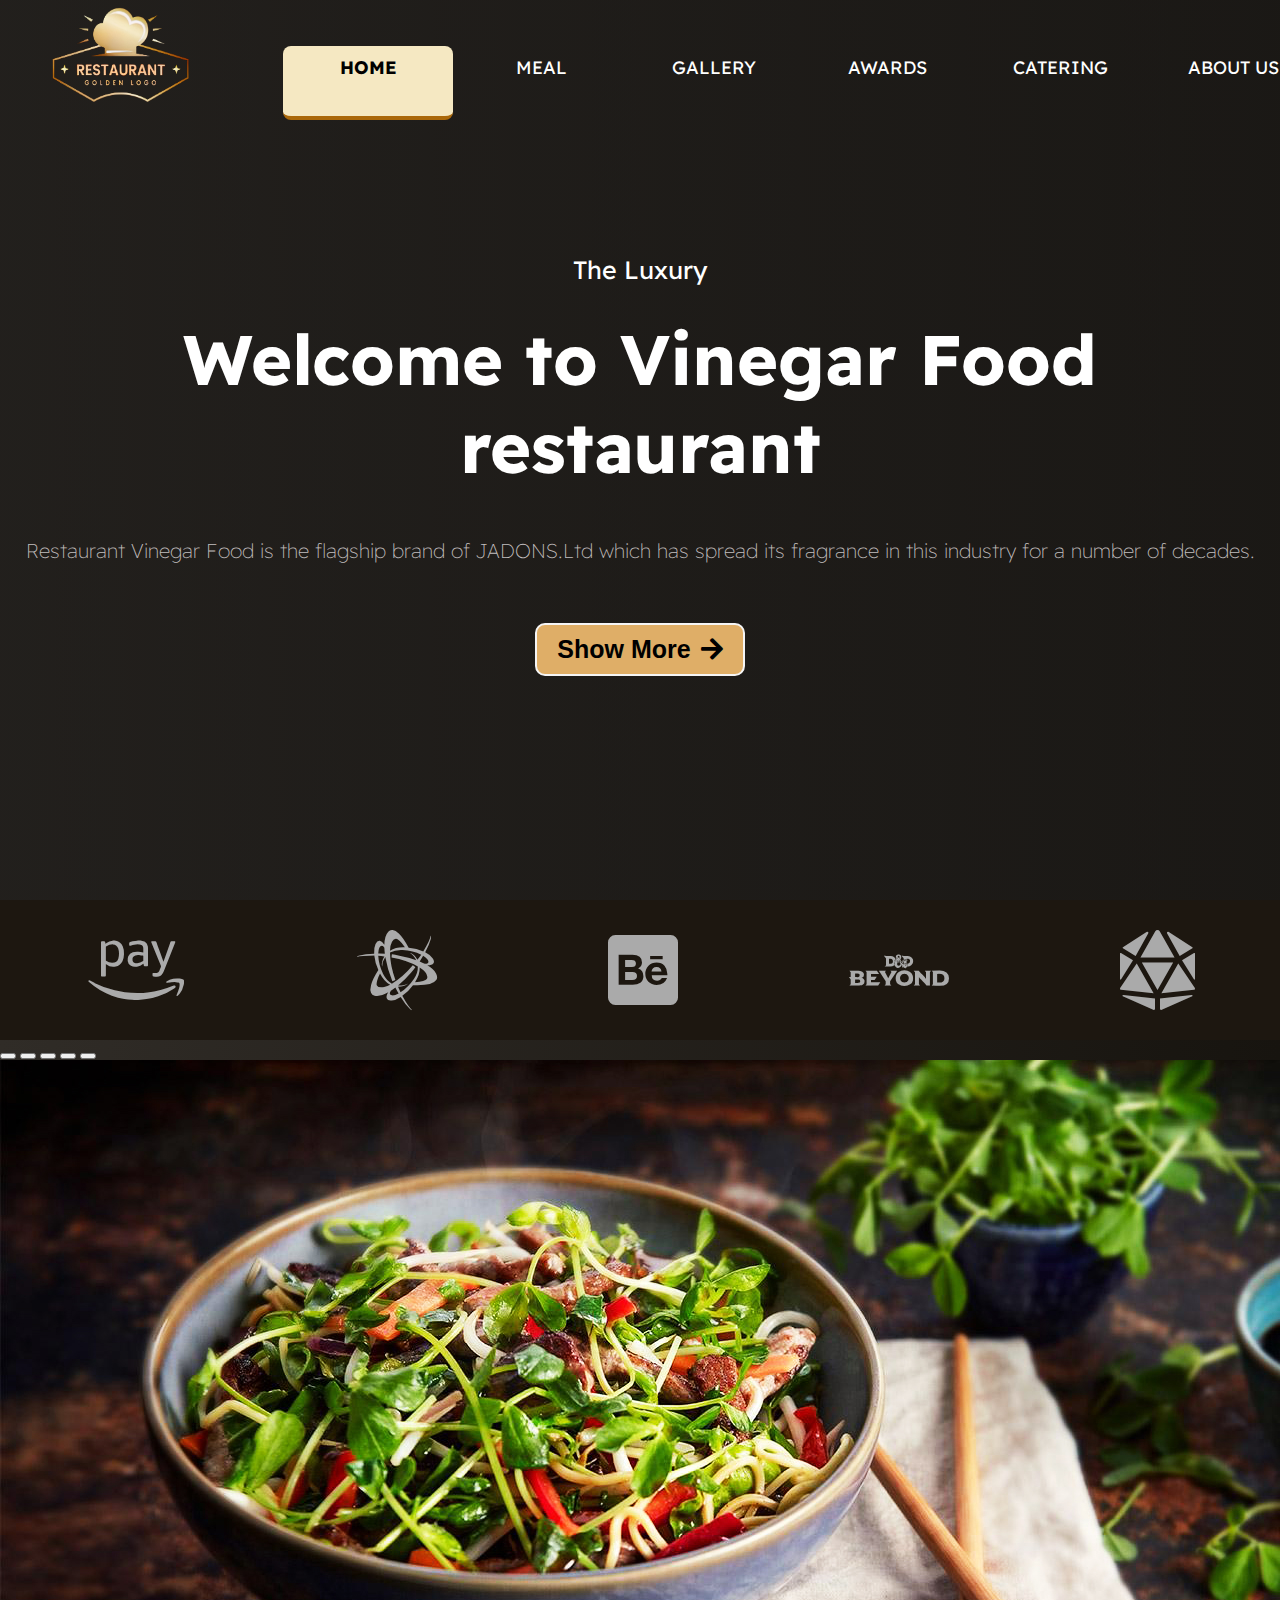
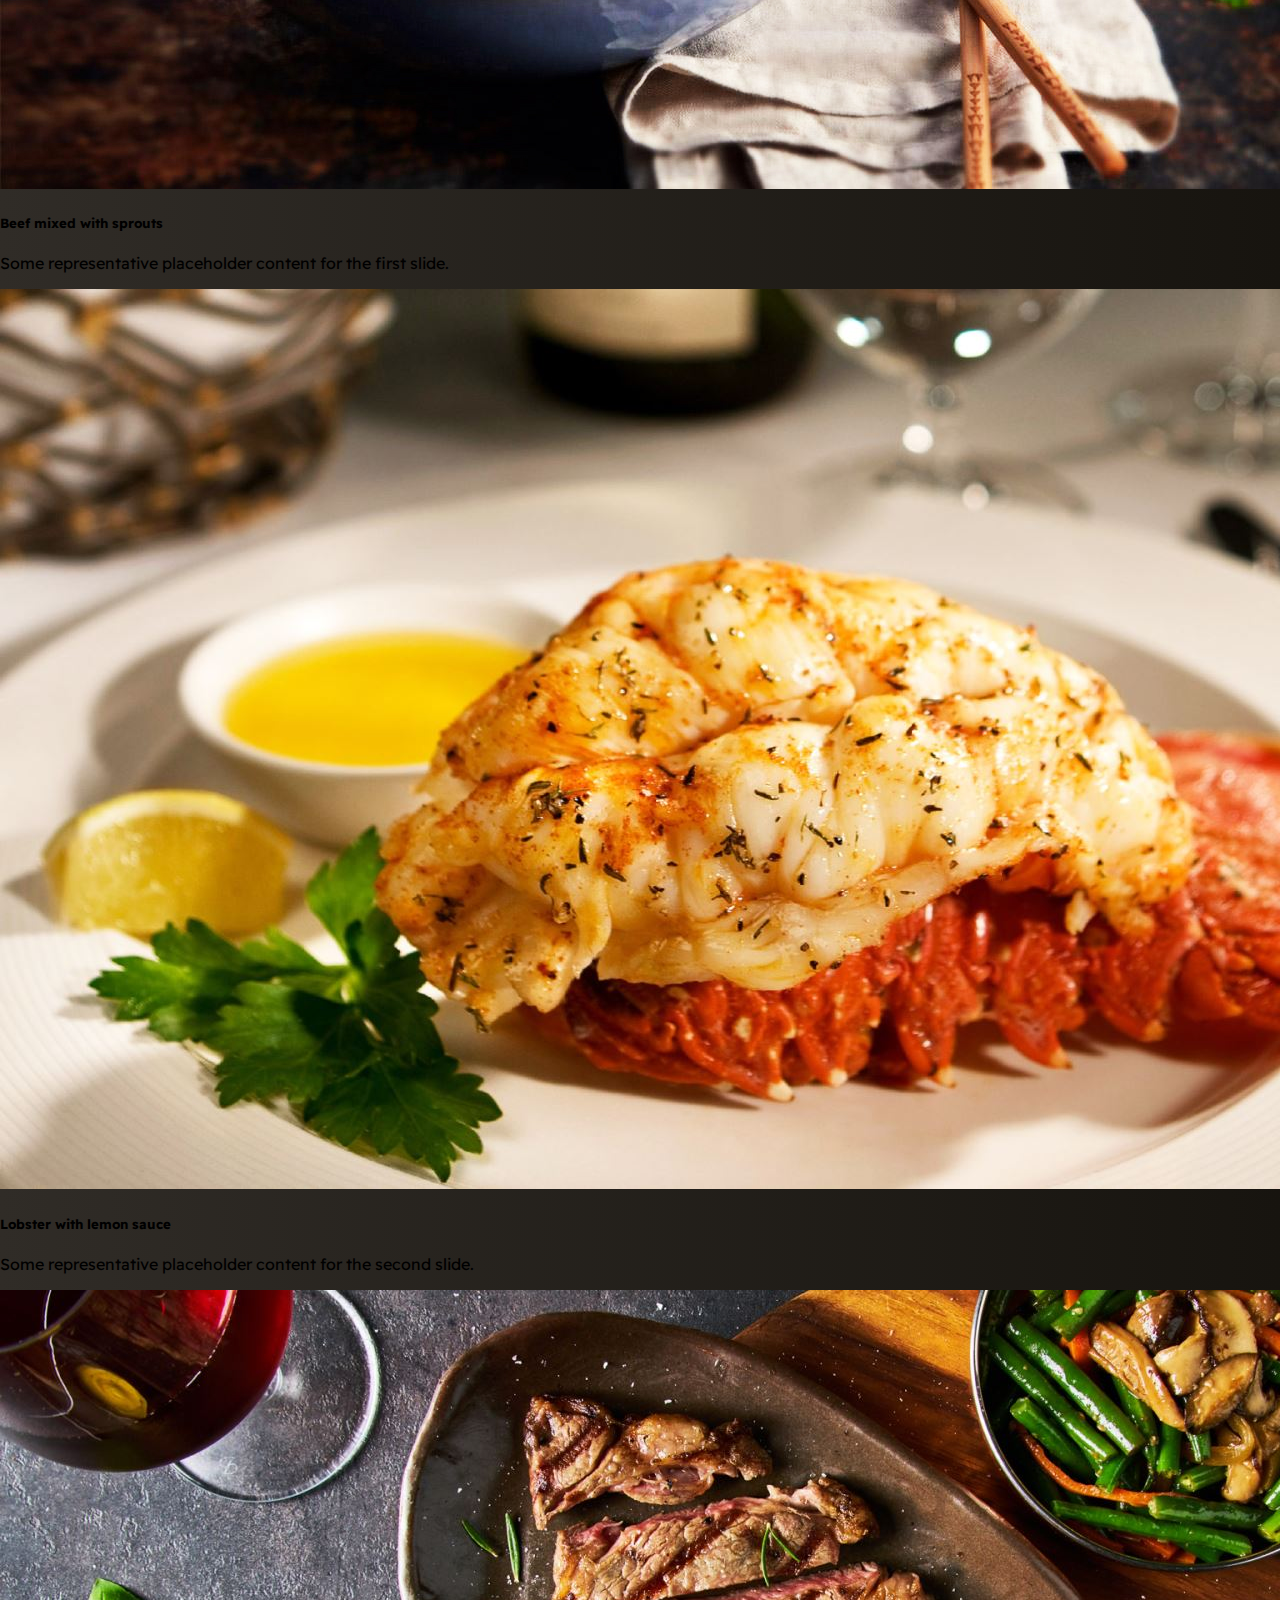
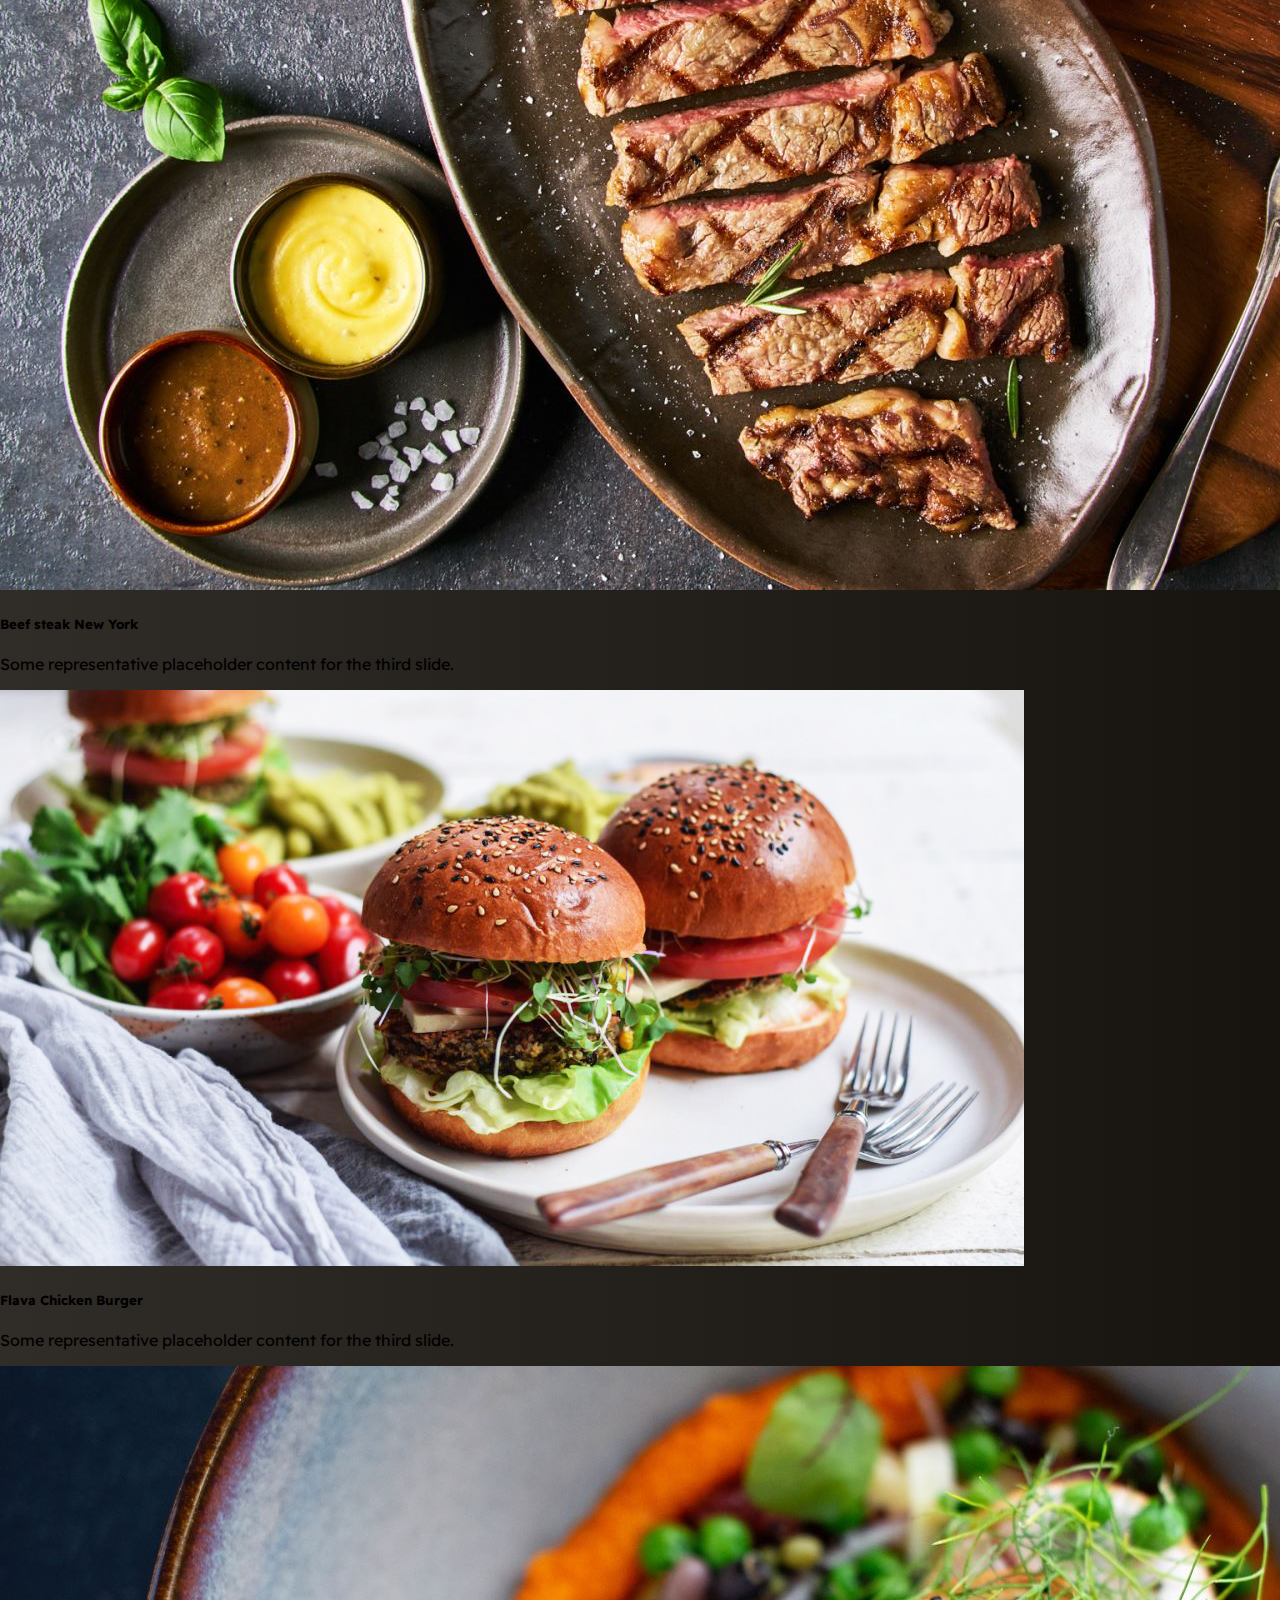
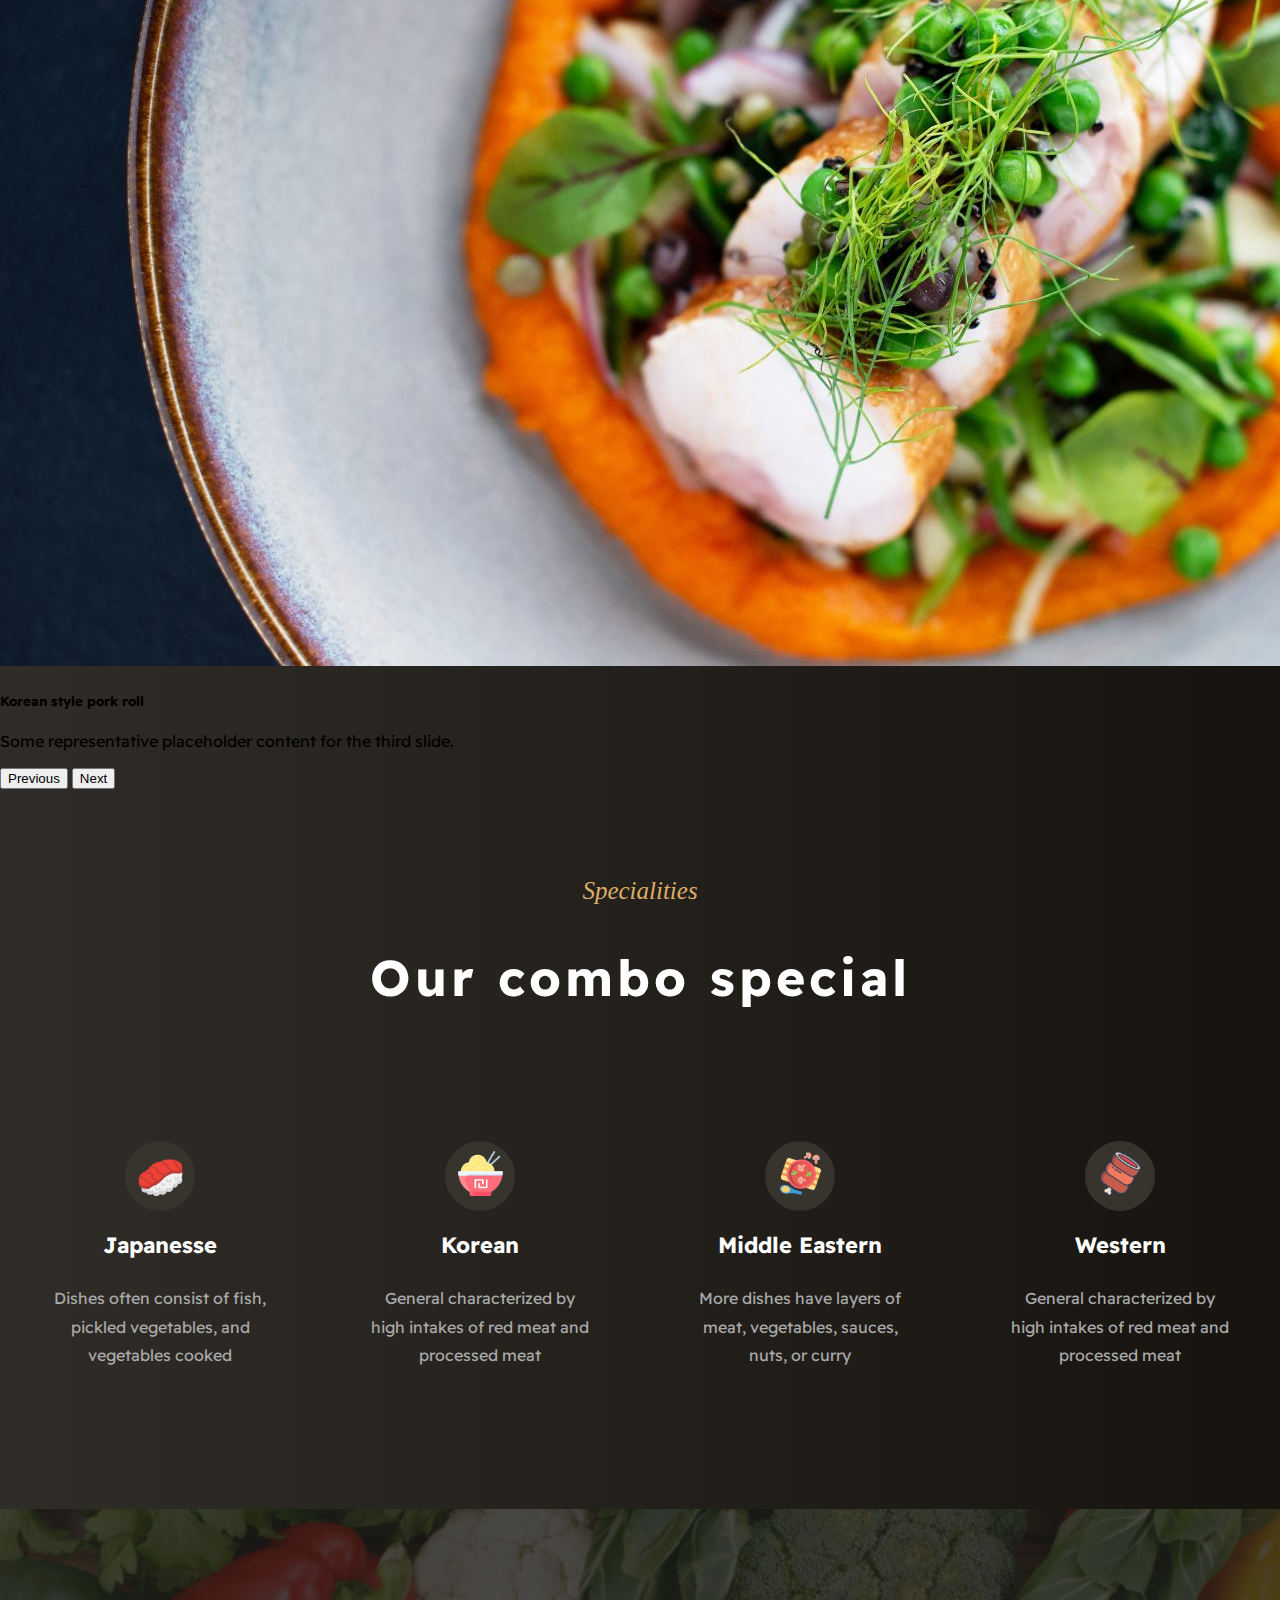
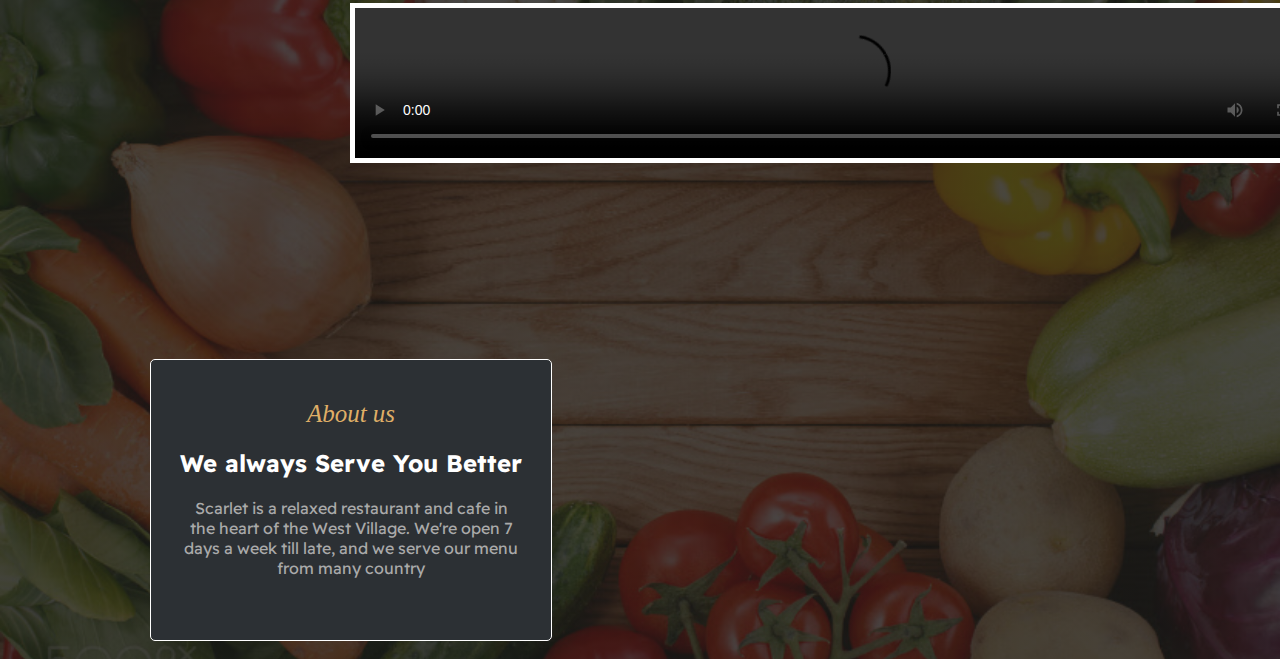
==== index.html @ 79e65e83 "up slider" ====
<!DOCTYPE html>
<html lang="en">
<head>
    <meta charset="UTF-8">
    <title>Vinegar Food</title>
    <!--  Css and logo wed  -->
    <link rel="stylesheet" href="css/style.css">
    <link rel="icon" href="img/Logo-main.png">
    <!--Font awesome icon-->
    <link rel="stylesheet" href="icon/fontawesome-free-5.15.4-web/css/all.css">
    <!--Google font-->
    <link rel="preconnect" href="https://fonts.googleapis.com">
    <link rel="preconnect" href="https://fonts.gstatic.com" crossorigin>
    <link href="https://fonts.googleapis.com/css2?family=Readex+Pro:wght@300&display=swap" rel="stylesheet">
    <!--Boostrap Css-->
    <link rel="stylesheet" href="framework/bootstrap-5.1.3-dist/css/bootstrap.css">
</head>
<body>
<!--Top Begin-->
<div class="top-my">
    <div class="top-logo">
        <a href="index.html"><img src="img/Logo-main.png" alt="Logo"></a>
    </div>
    <div class="top-navh">
        <ul class="navh-link">
            <li class="navh-item activeh"><a href="index.html">Home</a></li>
            <li class="navh-item"><a href="meals.html">Meal</a></li>
            <li class="navh-item"><a href="gallery.html">Gallery</a></li>
            <li class="navh-item"><a href="awards.html">Awards</a></li>
            <li class="navh-item"><a href="catering.html">Catering</a></li>
            <li class="navh-item"><a href="about-us.html">About us</a></li>
            <li class="navh-item more"><a href="#">More</a>
                <i class="fas fa-angle-down"></i>
                <ul class="more-list">
                    <li class="more-list-item active-bottom"><a href="feedback.html">Feedback</a></li>
                    <li class="more-list-item active-bottom"><a href="contact-us.html">Contact us</a></li>
                    <li class="more-list-item"><a href="recipe-of-the-month.html">Recipe of the month</a></li>
                </ul>
            </li>
        </ul>
    </div>
    <div class="top-user">
        <img class="user-item" src="img/user-default.png" alt="User">
        <p class="user-item">Mr.Adrew</p>
        <div class="triangle"><i class="fas fa-caret-up "></i></div>
        <div class="user-list">
            <ul>
                <li class="user-list-item"><i class="fas fa-user"></i><a href="#">Account</a></li>
                <li class="user-list-item"><i class="fas fa-calendar-alt"></i><a href="#">My booking</a></li>
                <li class="user-list-item"><i class="fas fa-cog"></i><a href="#">Setting</a></li>
                <li class="user-list-item"><i class="far fa-question-circle"></i><a href="#">Support</a></li>
                <li class="user-list-item"><i class="fas fa-sign-out-alt"></i><a href="#">Log out</a></li>
            </ul>
        </div>
    </div>
</div>
<!--Top End-->

<!--Welcome Begin-->
<div class="welcome">
    <div class="welcome-box">
        <p class="welcome-text-small">The Luxury</p>
        <h1 class="welcome-title">Welcome to Vinegar Food restaurant</h1>
        <p class="welcome-comment">Restaurant Vinegar Food is the flagship brand of JADONS.Ltd which has spread its fragrance in this industry for a number of decades.</p>
        <button class="button-show"><a href="#specialities">Show More</a><i class="fas fa-arrow-right"></i></button>
    </div>
</div>
<!--Welcome End-->

<!--Logo Cooperate Begin-->
<div class="logo-cooperate">
    <div>
        <div class="logo-cooperate-item">
            <i class="fab fa-amazon-pay"></i>
        </div>
        <div class="logo-cooperate-item">
            <i class="fab fa-battle-net"></i>
        </div>
        <div class="logo-cooperate-item">
            <i class="fab fa-behance-square"></i>
        </div>
        <div class="logo-cooperate-item">
            <i class="fab fa-d-and-d-beyond"></i>
        </div>
        <div class="logo-cooperate-item">
            <i class="fas fa-dice-d20"></i>
        </div>
    </div>
</div>
<!--Logo Cooperate End-->

<!--Slider Begin-->
<div id="carouselExampleCaptions" class="carousel slide" data-bs-ride="carousel">
    <div class="carousel-indicators">
        <button type="button" data-bs-target="#carouselExampleCaptions" data-bs-slide-to="0" class="active" aria-current="true" aria-label="Slide 1"></button>
        <button type="button" data-bs-target="#carouselExampleCaptions" data-bs-slide-to="1" aria-label="Slide 2"></button>
        <button type="button" data-bs-target="#carouselExampleCaptions" data-bs-slide-to="2" aria-label="Slide 3"></button>
        <button type="button" data-bs-target="#carouselExampleCaptions" data-bs-slide-to="3" aria-label="Slide 4"></button>
        <button type="button" data-bs-target="#carouselExampleCaptions" data-bs-slide-to="4" aria-label="Slide 5"></button>
    </div>
    <div class="carousel-inner">
        <div class="carousel-item active">
            <img src="img/slider-1.jpg" class="d-block w-100" alt="slider">
            <div class="carousel-caption d-none d-md-block">
                <h5 class="fs-2">Beef mixed with sprouts</h5>
                <p>Some representative placeholder content for the first slide.</p>
            </div>
        </div>
        <div class="carousel-item">
            <img src="img/slider-2.jpg" class="d-block w-100 " alt="slider">
            <div class="carousel-caption d-none d-md-block">
                <h5 class="fs-2">Lobster with lemon sauce</h5>
                <p>Some representative placeholder content for the second slide.</p>
            </div>
        </div>
        <div class="carousel-item">
            <img src="img/slider-3.jpg" class="d-block w-100 " alt="slider">
            <div class="carousel-caption d-none d-md-block">
                <h5 class="fs-2">Beef steak New York</h5>
                <p>Some representative placeholder content for the third slide.</p>
            </div>
        </div>
        <div class="carousel-item">
            <img src="img/slider-4.jpg" class="d-block w-100 " alt="slider">
            <div class="carousel-caption d-none d-md-block">
                <h5 class="fs-2">Flava Chicken Burger</h5>
                <p>Some representative placeholder content for the third slide.</p>
            </div>
        </div>
        <div class="carousel-item">
            <img src="img/slider-5.jpg" class="d-block w-100 " alt="slider">
            <div class="carousel-caption d-none d-md-block">
                <h5 class="fs-2">Korean style pork roll</h5>
                <p>Some representative placeholder content for the third slide.</p>
            </div>
        </div>
    </div>
    <button class="carousel-control-prev" type="button" data-bs-target="#carouselExampleCaptions" data-bs-slide="prev">
        <span class="carousel-control-prev-icon" aria-hidden="true"></span>
        <span class="visually-hidden">Previous</span>
    </button>
    <button class="carousel-control-next" type="button" data-bs-target="#carouselExampleCaptions" data-bs-slide="next">
        <span class="carousel-control-next-icon" aria-hidden="true"></span>
        <span class="visually-hidden">Next</span>
    </button>
</div>
<!--Slider End-->

<!--Specialities Begin-->
<div id="specialities">
    <div class="spe-title">
        <i class="i-title">Specialities</i>
        <h2>Our combo special</h2>
    </div>
    <div class="spe-card">
        <div class="spe-card-item">
            <div class="spe-icon">
                <img src="img/icons8-sushi-64.png" alt="sushi">
            </div>
            <h3>Japanesse</h3>
            <p>Dishes often consist of fish, pickled vegetables, and vegetables cooked</p>
        </div>
        <div class="spe-card-item">
            <div class="spe-icon">
                <img src="img/icons8-noodles-58.png" alt="noodles">
            </div>
            <h3>Korean</h3>
            <p>General characterized by high intakes of red meat and processed meat</p>
        </div>
        <div class="spe-card-item">
            <div class="spe-icon">
                <img src="img/icons8-soup-64.png" alt="soup">
            </div>
            <h3>Middle Eastern</h3>
            <p>More dishes have layers of meat, vegetables, sauces, nuts, or curry</p>
        </div>
        <div class="spe-card-item">
            <div class="spe-icon">
                <img src="img/icons8-meat-64.png" alt="meat">
            </div>
            <h3>Western</h3>
            <p>General characterized by high intakes of red meat and processed meat</p>
        </div>
    </div>
</div>
<!--Specialities End-->


<!--Video Begin-->
<div class="video">
    <div class="video-box">
        <video src="video/video-restaurant.mp4" controls loop></video>
    </div>
    <div class="video-title-box">
        <p class="p-yelow"><i class="i-title">About us</i></p>
        <h2>We always Serve You Better</h2>
        <p>Scarlet is a relaxed restaurant and cafe in the heart of the West Village. We're open 7 days a week till
            late, and we serve our menu from many country</p>
    </div>
</div>
<!--Video End-->

<!--Boostrap JS-->
<script src="framework/bootstrap-5.1.3-dist/js/bootstrap.js"></script>
<script src="framework/bootstrap-5.1.3-dist/js/bootstrap.esm.js"></script>
<script src="framework/bootstrap-5.1.3-dist/js/bootstrap.bundle.js"></script>
</body>
</html>
---- css/style.css ----
html,
body {
    height: 100%;
    font-family: 'Readex Pro', sans-serif;
}
body {
    width: 100%;
    margin: 0;
    box-sizing: border-box;
    background-image: linear-gradient(90deg, #302c27, #17140f);
    position: relative;
}
/*Top Begin*/
.top-my {
    width: 100%;
    height: 105px;
    display: flex;
    position: absolute;
}

/* Logo*/
.top-logo {
    margin-left: 30px;
}
.top-logo img {
    width: 180px;
    height: 130px;
}

/*Nav*/
.top-navh {
    margin-top: 30px;
    margin-left: 30px;
}
.navh-link {
    display: flex;
}
.navh-item {
    list-style: none;
    padding: 10px 20px;
    text-align: center;
    padding-bottom: -20px;
    border-radius: 8px;
    width: 130px;
    height: 50px;
    margin-left: 3px;
}
.navh-item a {
    text-decoration: none;
    font-size: 18px;
    color: white;
    text-transform: uppercase;
}
.navh-item:hover{
    background-color: #f5e8c2;
    border-bottom: #aa680a solid 4px;
}
.navh-item:hover > a{
    background-color: #f5e8c2;
    color: black;
    font-weight: bold;
}
.navh-item i {
    color: white;
    font-size: 18px;
}
.navh-item:hover i {
    color: black;
}
.activeh {
    background-color: #f5e8c2;
    border-bottom: #aa680a solid 4px;
    font-weight: bold;
}
.activeh a {
    color: black;
}

/*!*More*!*/
.more-list {
    background-color: #f5e8c2;
    text-align: left;
    width: 200px;
    height: 165px;
    display: none;
    z-index: 2;
    border-radius: 10px;
    box-shadow: 0 0 10px #888888;
    position: absolute;
    right: 246px;
    top: 80px;
}
.more-list-item {
    list-style: none;
    line-height: 3;
    margin-left: -20px;
    width: 200px;
    position: relative;
    left: -12px;
}
.more-list-item  a{
    color: black;
    font-weight: 500;
    text-decoration: none;
    text-transform: none;
    margin-left: 20px;
}
.more-list-item a:hover {
    color: black;
}
.active-bottom {
    border-bottom: #aaaaaa solid 1px;
}
.more-list-item:hover {
    background-color: #d9d7d5;
    border-radius: 10px;
}
.navh-link > .more:hover > .more-list {
    display: block;
}

/*User*/
.top-user {
    display: flex;
    position: relative;
    right: -100px;
    top: 20px;
}
.top-user img {
    width: 60px;
    height: 60px;
    border-radius: 50px;
    border: #b09032 solid 5px;
}
.top-user p {
    color: white;
    font-size: 18px;
    margin-left: 15px;
    margin-top: 18px;
}
.user-list {
    background-color: white;
    width: 180px;
    height: 276px;
    position: absolute;
    top: 77px;
    left: 13px;
    z-index: 3;
    display: none;
    box-shadow: 0 0 10px #888888;
}
.user-list ul {
    position: absolute;
    left: -32px;
}
.user-list-item {
    list-style: none;
    border-bottom: #aaaaaa solid 1px;
    font-size: 18px;
    line-height: 3;
    width: 180px;
}
.user-list-item a {
    text-decoration: none;
    color: black;
    padding-left: 20px;
}
.user-list-item i {
    padding-left: 20px;
}
.triangle {
    font-size: 60px;
    color: white;
    position: relative;
    top: 20px;
    left: -140px;
    z-index: 2;
    display: none;
}
.top-user:hover .triangle {
    display: block;
}
.top-user:hover .user-list {
    display: block;
}
.user-list .user-list-item:hover {
    background-color: #d9d7d5;
}
/*Top End*/


/*Welcome Begin*/
.welcome {
    width: 100%;
    height: 100vh;
    background-image: linear-gradient(0deg, rgba(28,26,24,0.7), rgba(28,26,24,0.7))
                     ,url("https://znews-photo.zadn.vn/w660/Uploaded/tmuitg/2016_10_13/12.jpg");
    background-repeat: no-repeat;
    background-size: 100% auto;
    display: flex;
    flex-direction: column;
    justify-content: space-around;
    text-align: center;
}
.welcome-text-small {
    font-size: 25px;
    color: white;
    margin-top: 30px;
}
.welcome-title {
    font-size: 70px;
    color: white;
    margin-top: 30px;
}
.welcome-comment {
    font-size: 20px;
    font-weight: 100;
    color: #C2BFBFFF;
    margin-top: 30px;
}
.button-show {
    background-color: #dfae67;
    font-weight: bold;
    font-size: 25px;
    padding: 10px 20px;
    border: whitesmoke solid 2px;
    border-radius: 10px;
    margin-top: 40px;
}
.button-show a {
    text-decoration: none;
    color: black;
}
.button-show i {
    padding-left: 10px;
}
.button-show:hover {
    background-color: #eccda2;
}
.button-show a:hover {
    color: black;
}
/*Welcome End*/


/*Logo Cooperate Begin*/
.logo-cooperate {
    width: 100%;
    height: 140px;
    background-color: #1d1710;
}
.logo-cooperate div {
    display: flex;
    justify-content: space-around;
}
.logo-cooperate-item {
    margin-top: 30px;
    font-size: 80px;
    color: #aaaaaa;
}
/*Logo Cooperate End*/


/*Specialities Begin*/
#specialities {
    width: 100%;
    height: 720px;
    display: flex;
    flex-direction: column;
    justify-content: center;
    text-align: center;
}
.spe-title h2 {
    font-size: 50px;
    color: white;
    font-weight: bold;
    letter-spacing: 4px;
}
.i-title {
    font-family: 'Caveat', cursive;
    color: #dfae67;
    font-size: 25px;
}
.spe-card {
    display: flex;
    justify-content: space-around;
    margin-top: 40px;
    cursor: pointer;
}
.spe-card-item {
    width: 300px;
    height: 330px;
}
.spe-card-item .spe-icon {
    width: 70px;
    height: 70px;
    background-color: #37332d;
    border-radius: 50px;
    margin: 50px auto auto auto;
}
.spe-icon img {
    margin-top: 10px;
    width: 45px;
    height: 45px;
}
.spe-card-item h3 {
    color: white;
    font-size: 22px;
    margin-top: 20px;
}
.spe-card-item p {
    color: #aaaaaa;
    margin: 25px 40px;
    line-height: 1.8;
}
.spe-card-item:hover {
    background-image: linear-gradient(0deg, #f7d347, #f9e9aa);
    border-radius: 5px;
}
.spe-card-item:hover p ,.spe-card-item:hover h3{
    color: black;
}
.spe-card-item:hover .spe-icon {
    background-color: #f3e4ce;
}
/*Specialities End*/

/*Video Begin*/
.video {
    width: 100%;
    height: 750px;
    position: relative;
    background-image: linear-gradient(0deg,rgba(28,26,24,0.8), rgba(28,26,24,0.8) )
    ,url("../img/vegetable.jpg");
    background-size: cover;
}
.video-box {
    padding-top: 94px;
    margin-left: 350px;
}
.video-box video {
    width: 1000px;
    height: auto;
    border: white solid 5px;
}
.video-title-box {
    position: absolute;
    width: 400px;
    height: 280px;
    background-color: #2c3034;
    top: 450px;
    left: 150px;
    border-radius: 5px;
    border: white 1px solid;
}
.video-title-box h2 ,.video-title-box p {
    text-align: center;
}
.video-title-box .p-yelow {
    margin-top: 40px;
}
.video-title-box h2 {
    color: white;
}
.video-title-box p {
    color: #aaaaaa;
    margin: 0 30px;
}

/*Video End*/
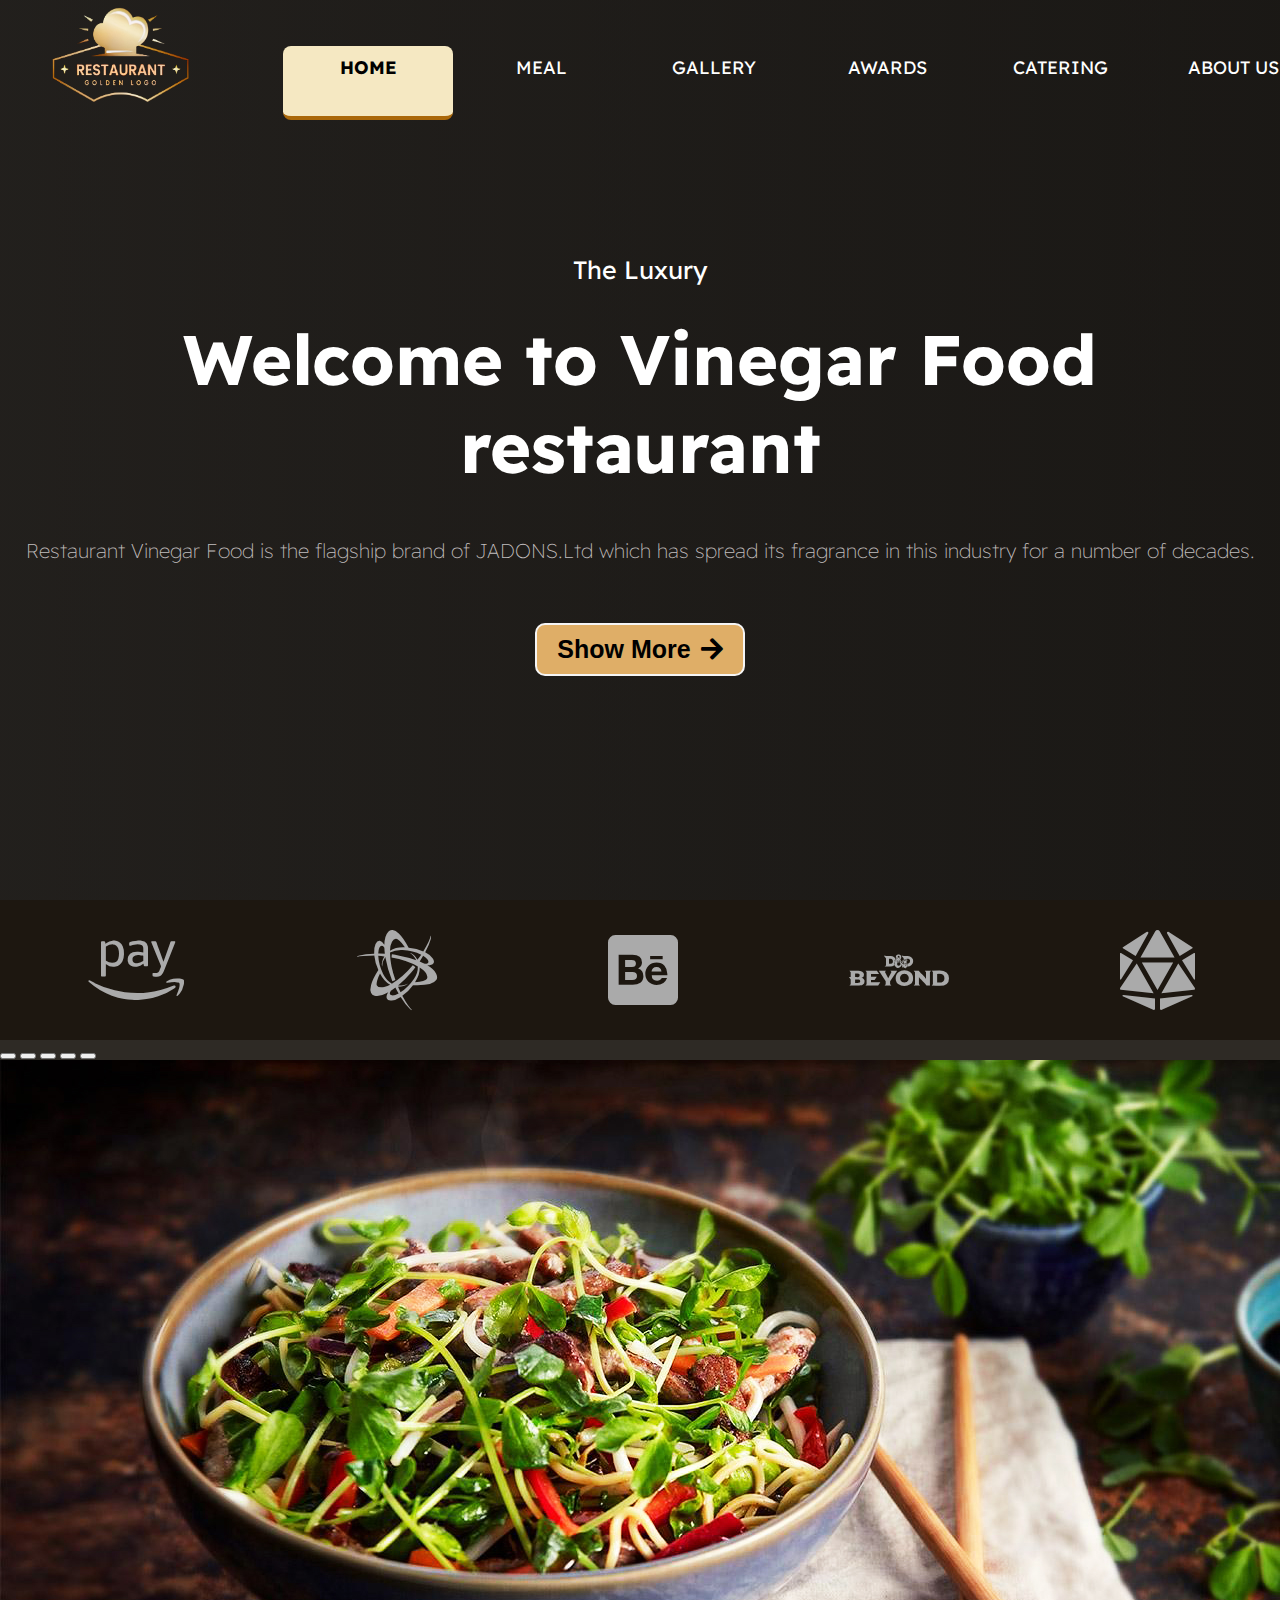
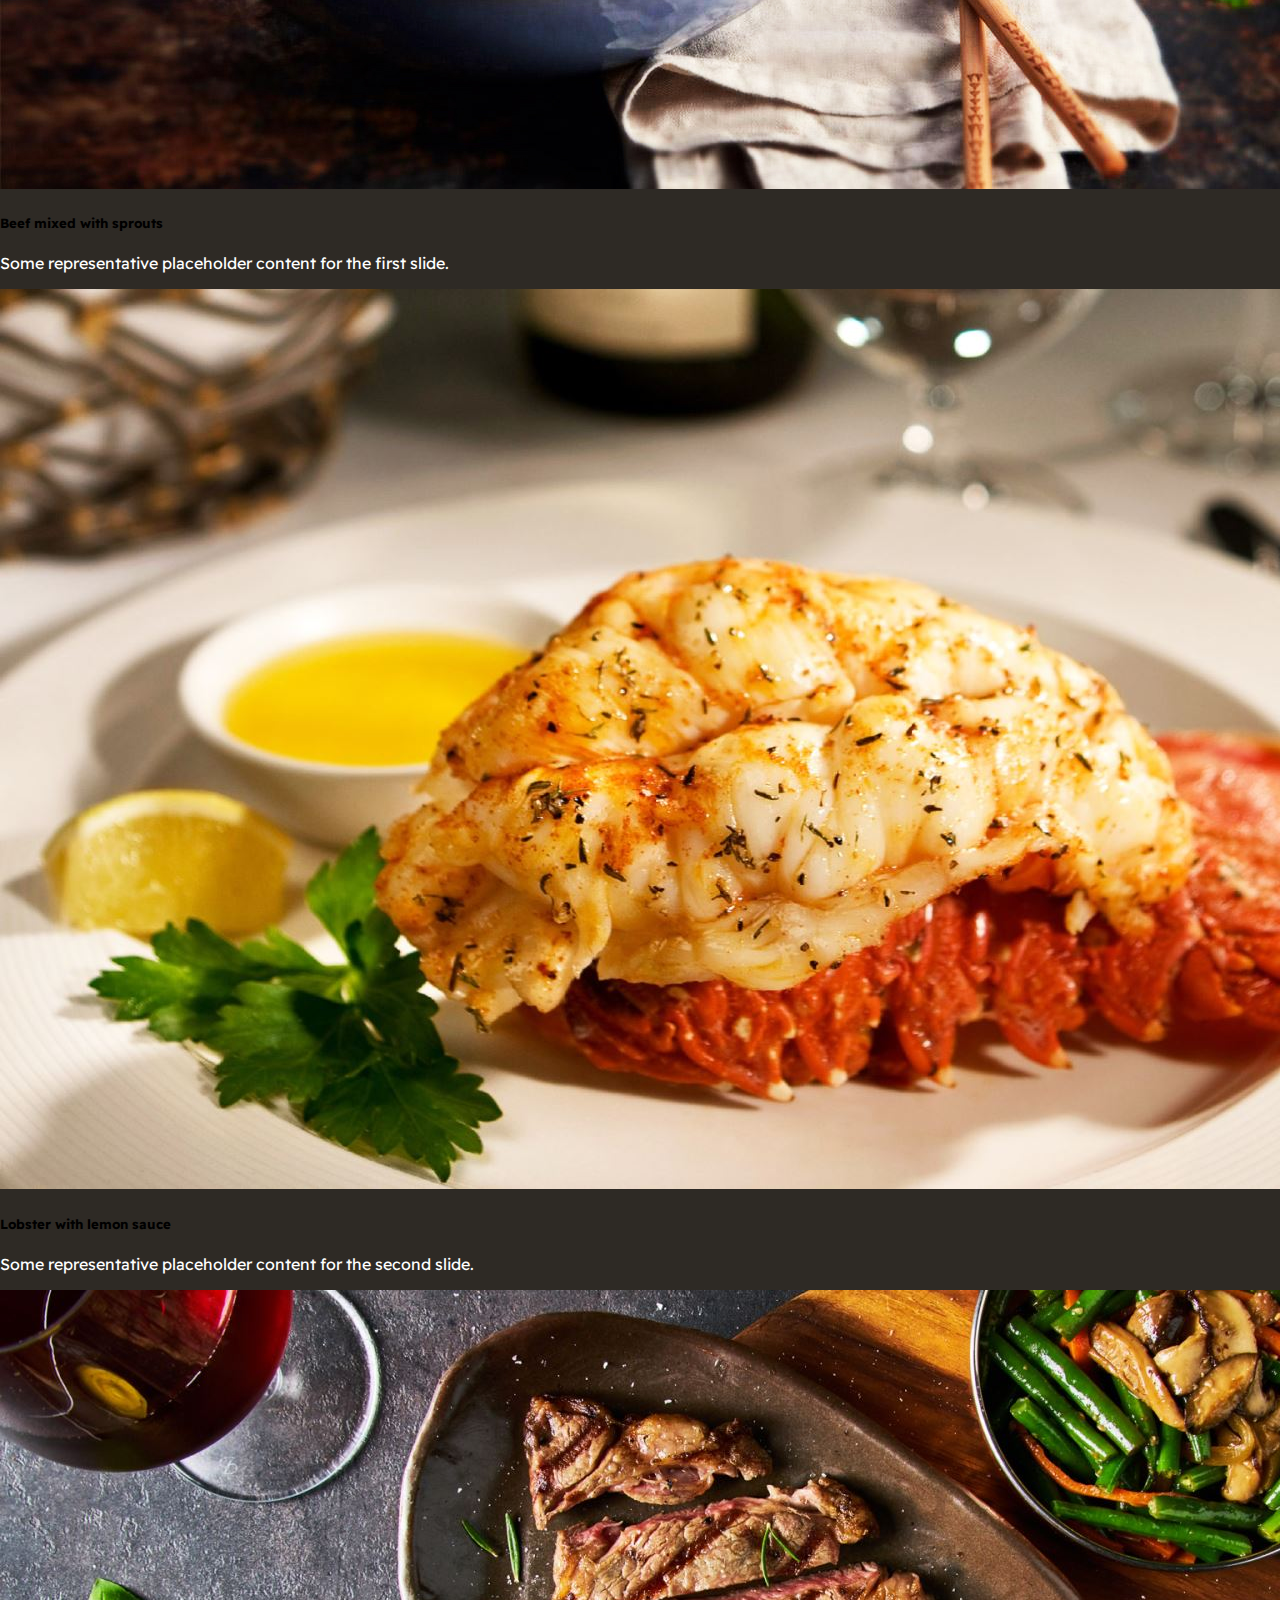
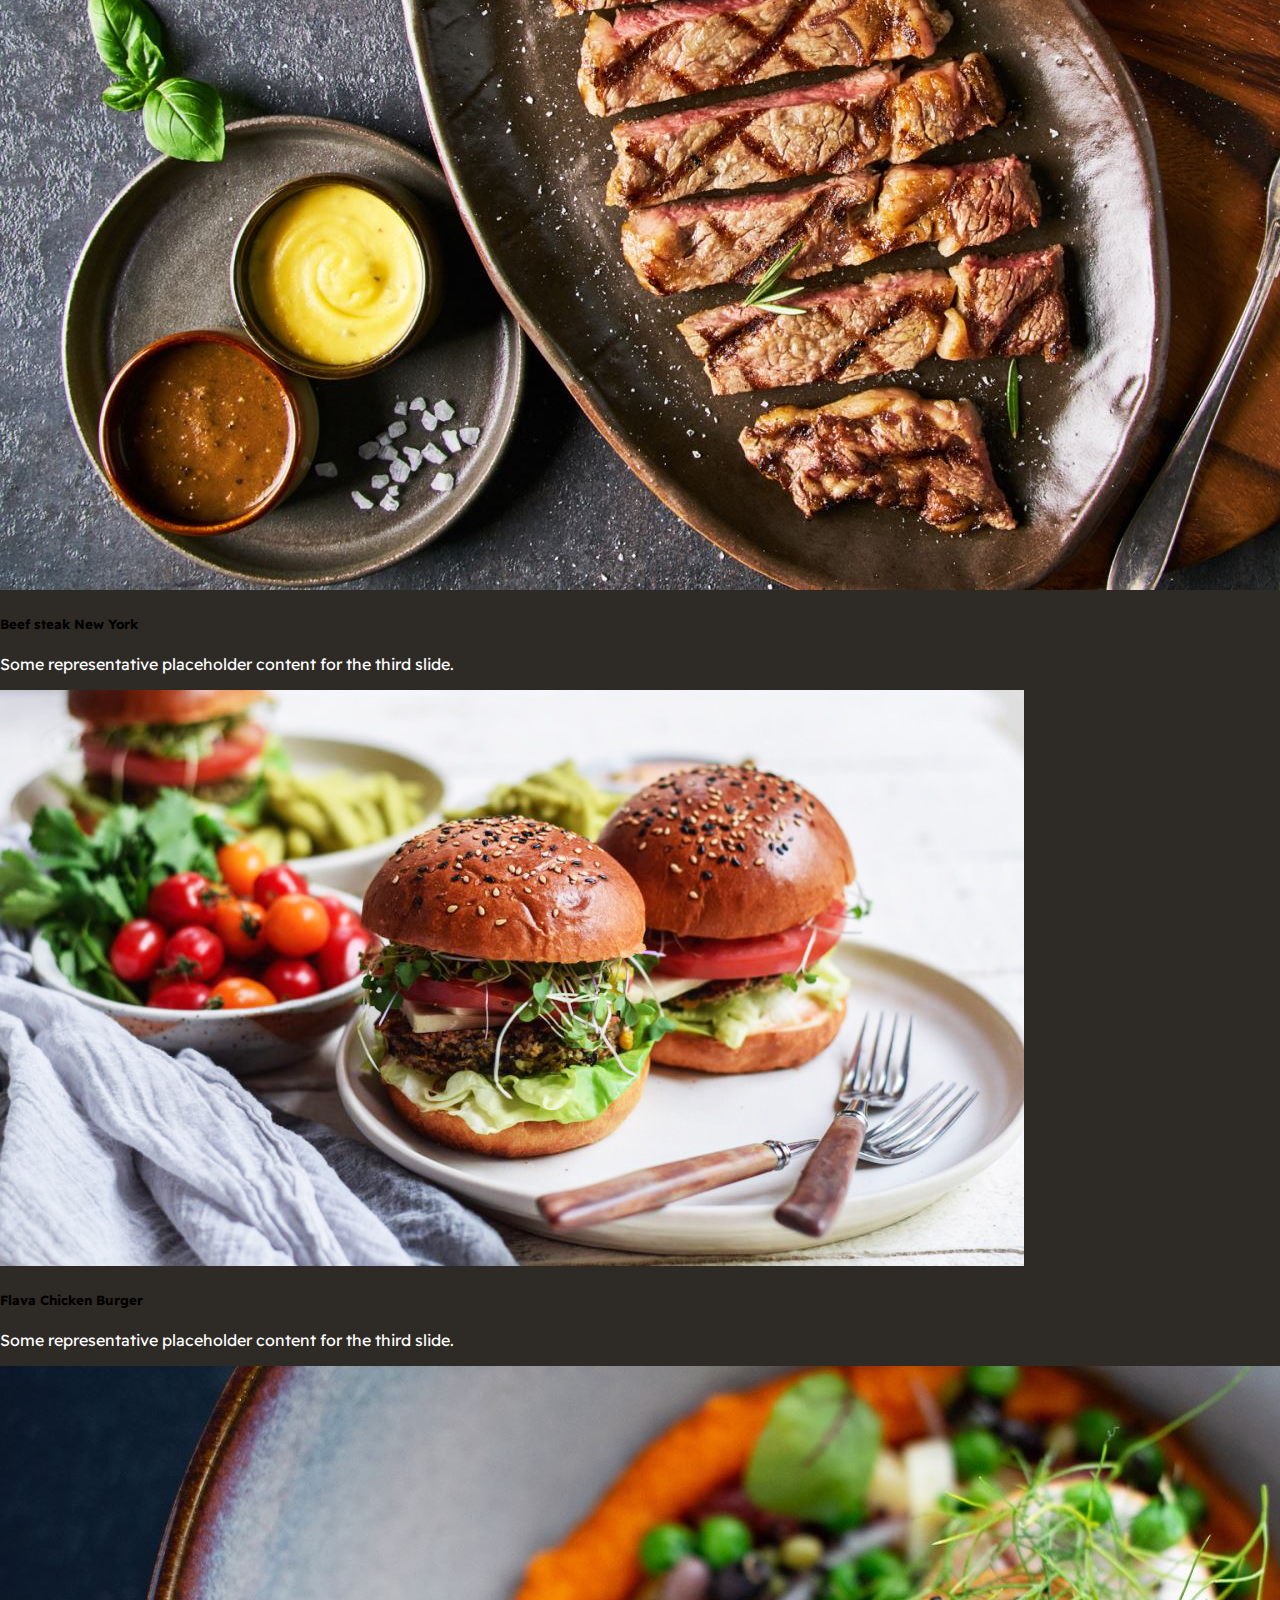
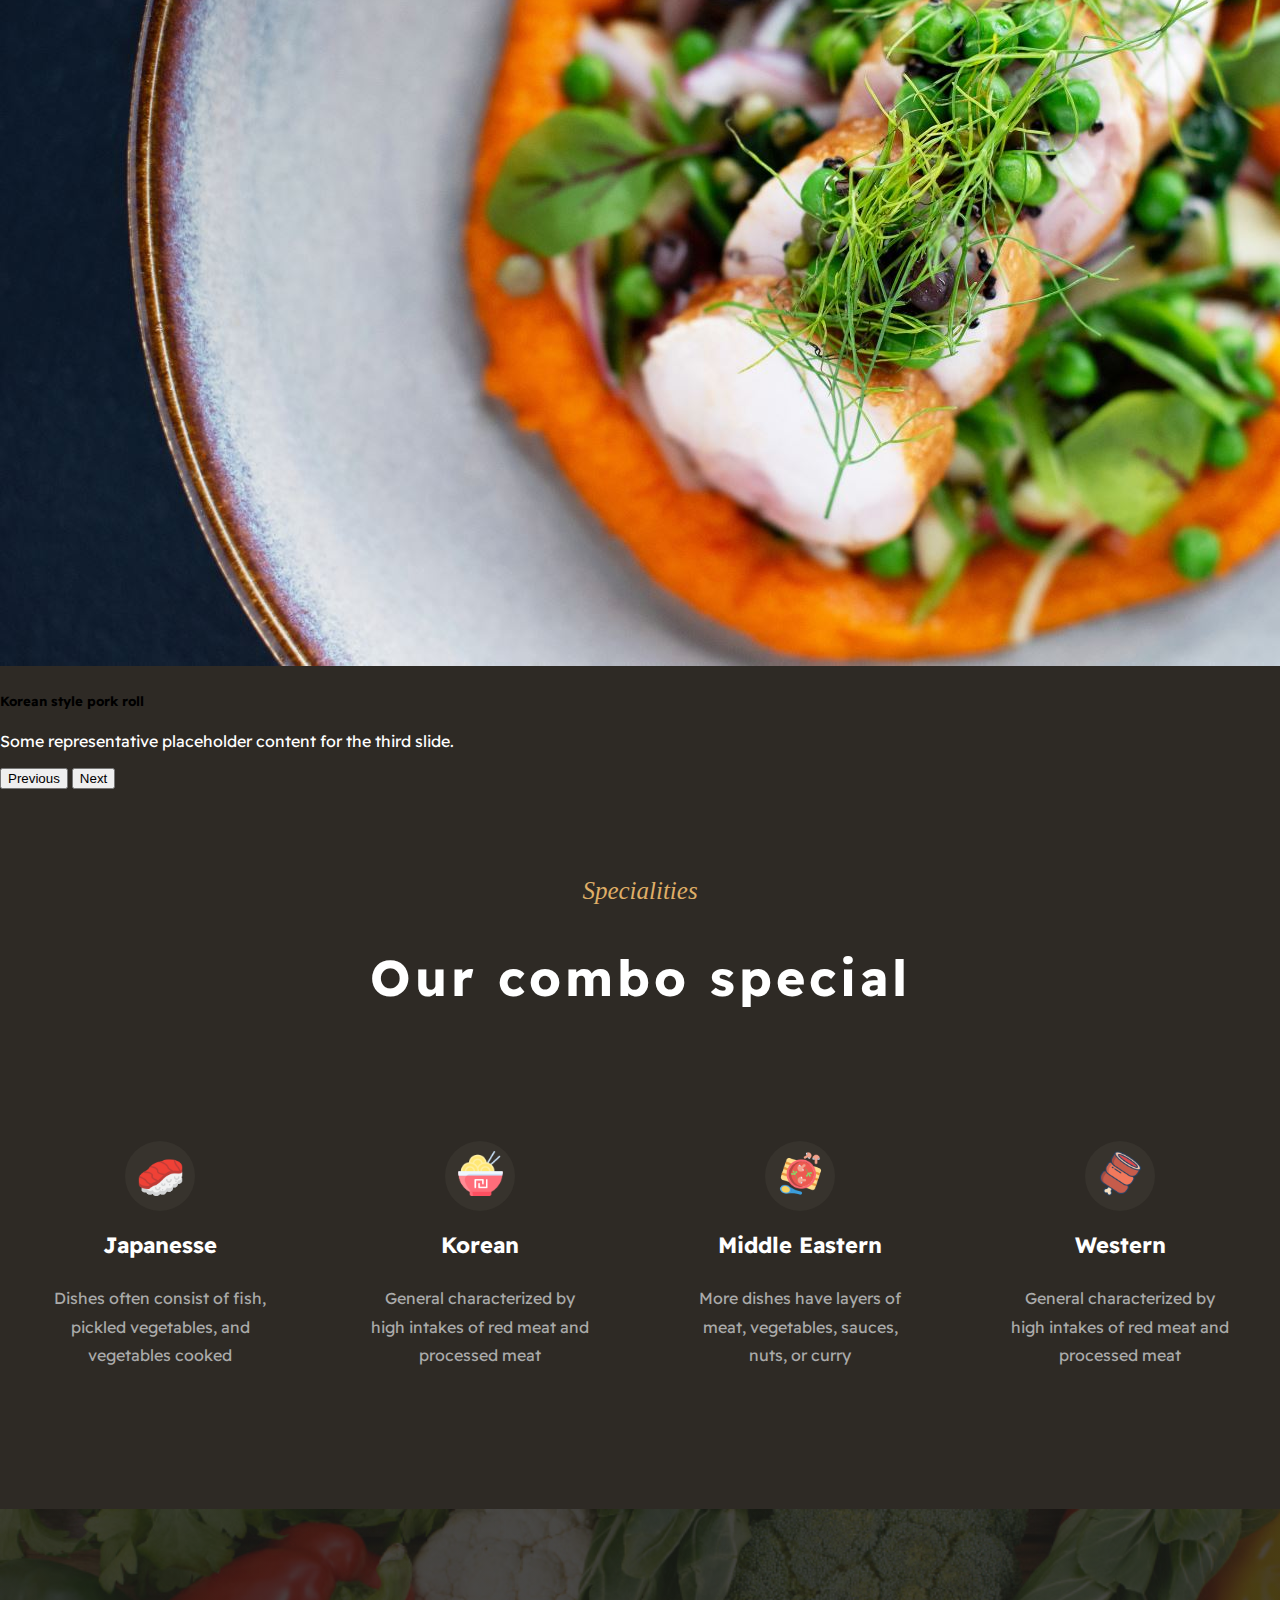
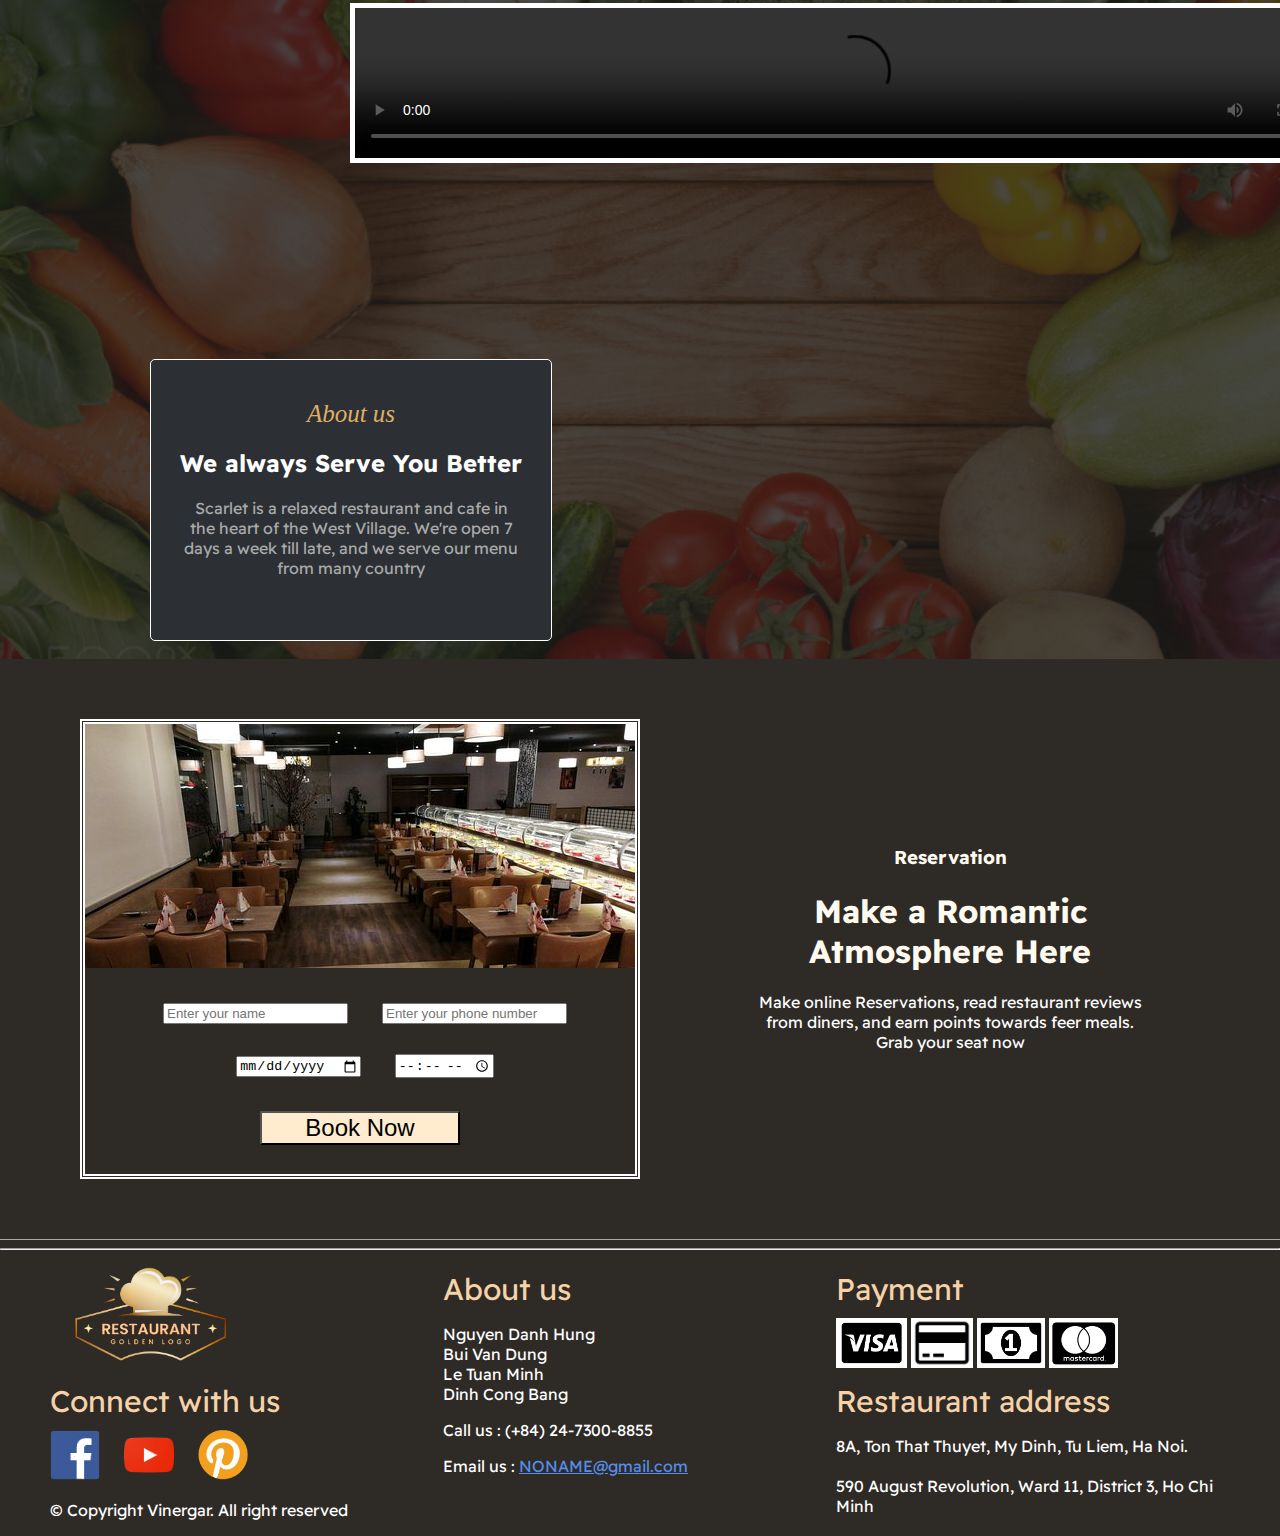
==== commit 4f146803: "Add files via upload" ====
--- a/index.html
+++ b/index.html
@@ -200,6 +200,90 @@
 </div>
 <!--Video End-->
 
+<!-- Booking Begin  -->
+<div class="booking">
+    <div class="a">
+        <!-- trái  -->
+        <div class="column-book-left"> 
+            <img src="img/img booking r.png" alt="" width="" >
+
+            <div class="book">
+                <form class="b">
+                    <div class="enter" >
+                        <input type="text"  placeholder="Enter your name" />
+                        <input type="text"  placeholder="Enter your phone number" />
+                    </div>
+                    <div class="enter">
+                        <input type="date" id="userDate" />
+                        <input type="time" id="userClock" />
+                    </div>
+             </form>
+                <button class="button btn-warning"> Book Now </button>
+            </div>
+        </div>
+    </div>   
+     
+    <div class="a">    
+        <!-- phải  -->
+        <div class="column-book-right">
+            <h3>Reservation</h3>
+                <h1 class="center-b"><Strong >Make a Romantic <br> Atmosphere Here</Strong></h1>
+                <p>Make online Reservations, read restaurant reviews <br>
+                    from diners, and earn points towards feer meals.  <br>
+                    Grab your seat now      
+                </p>
+        </div>
+    </div>
+</div>
+<!-- Booking End  -->
+
+<!-- Footer begin -->
+<hr>
+<div class="footer">
+    <div class="column">
+        <img src="img/Logo.png" alt="" width="200px"/>
+        <h2 class="h">Connect with us</h2>
+        <div class="connect">
+            <a href="#"><img src="img/face.png" alt="" width="50px"/></a>
+            <a href="#"><img src="img/youtube.png" alt="" width="50px"/></a>
+            <a href="#"><img src="img/pin.png" alt="" width="50px"/></a>
+        </div>
+        <p>
+            © Copyright Vinergar. All right reserved</a>
+        </p>    
+    </div>
+    <div class="column">
+        <h2 class="h">About us</h2>
+        <p> Nguyen Danh Hung<br>
+            Bui Van Dung<br>
+            Le Tuan Minh<br>
+            Dinh Cong Bang<br>
+        </p>
+        <p><span class="con-titel">Call us :</span>
+            <span>(+84) 24-7300-8855</span></p>
+        <p><span class="con-titel">Email us :</span>
+            <span><a href="#">NONAME@gmail.com </a></span>
+        </p>
+        
+    </div>
+    <div class="column">
+        <h2 class="h">Payment</h2>
+        <div class="payment">
+            <a href="#"><img src="img/card (1).png" alt="" height="50px"/></a>
+            <a href="#"><img src="img/card (3).png" alt="" height="50px"/></a>
+            <a href="#"><img src="img/card (2).png" alt="" height="50px"/></a>
+            <a href="#"><img src="img/card (4).png" alt="" height="50px"/></a>
+        </div>
+        <h2 class="h">Restaurant address</h2>
+        
+        <p><span class="con-titel"></span>
+            <span>8A, Ton That Thuyet, My Dinh, Tu Liem, Ha Noi.<br><br>
+                  590 August Revolution, Ward 11, District 3, Ho Chi Minh</span>
+        </p>
+    </div>
+</div>
+<!-- Footer end  -->
+
 <!--Boostrap JS-->
 <script src="framework/bootstrap-5.1.3-dist/js/bootstrap.js"></script>
 <script src="framework/bootstrap-5.1.3-dist/js/bootstrap.esm.js"></script>
--- a/css/style.css
+++ b/css/style.css
@@ -367,4 +367,91 @@
     margin: 0 30px;
 }
 
-/*Video End*/+/*Video End*/
+
+/* Booking Begin  */
+.booking{
+    align-items: center;
+    display: flex;
+    background-color: #2e2a25;
+    height: 580px;
+    text-align: center;
+    border-bottom: #aaaaaa 1px solid;
+}
+
+.column-book-left{
+    float: right;
+    width: 550px;
+    height: 450px;
+    border: 5px double rgb(255, 255, 255);
+}
+
+.column-book-left img {
+    width :100%;
+}
+
+.enter{
+    margin: 30px 20px 0px 0px;
+}
+
+input{
+    margin-left: 30px;
+}
+
+.button{
+    margin-top: 33px;
+    background-color: blanchedalmond;
+    width: 200px;
+    text-align: center;
+    font-size: 24px;
+}
+
+.column-book-right{
+    align-items: center;
+    margin:  90px 20px 90px 0px;
+    color: floralwhite;
+}
+
+.a{
+    width: 50%;
+}
+/* Booking End  */
+
+/* Footer begin  */
+html, footer{
+    background-color: #2e2a25
+}
+
+.footer{
+    display: block;
+    margin: 10px 50px 10px 50px;
+    
+}
+
+.footer h2{
+    font-size: 30px;
+    font-weight: 400;
+    margin: 10px 0;
+}
+
+.column{
+    float: left;
+    width: 33.3%;
+}
+
+.connect a{
+    margin: 0px 20px 0px 0px;
+}
+
+h2{
+    color: #f5d2a8
+}
+
+p{
+    color: white;
+}
+
+a{
+    color: rgb(86, 141, 235);
+}
+/* Footer end  */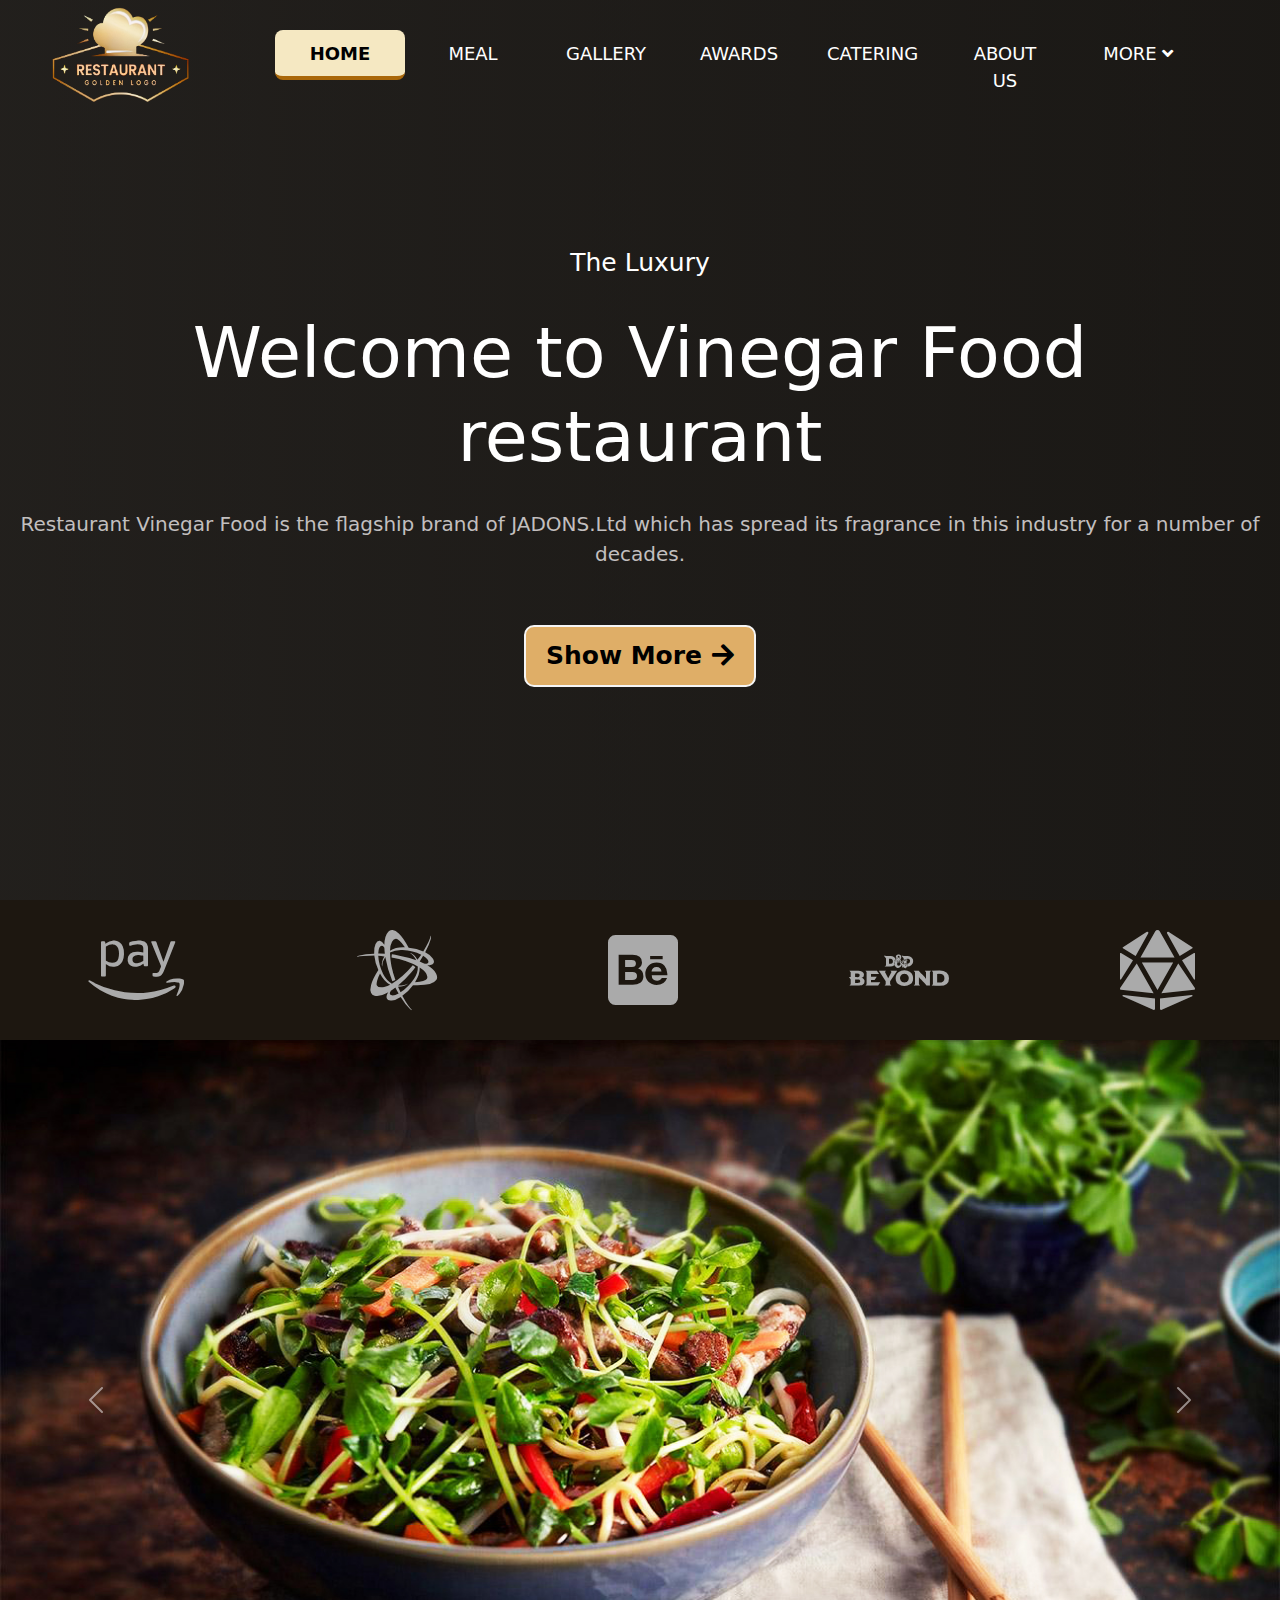
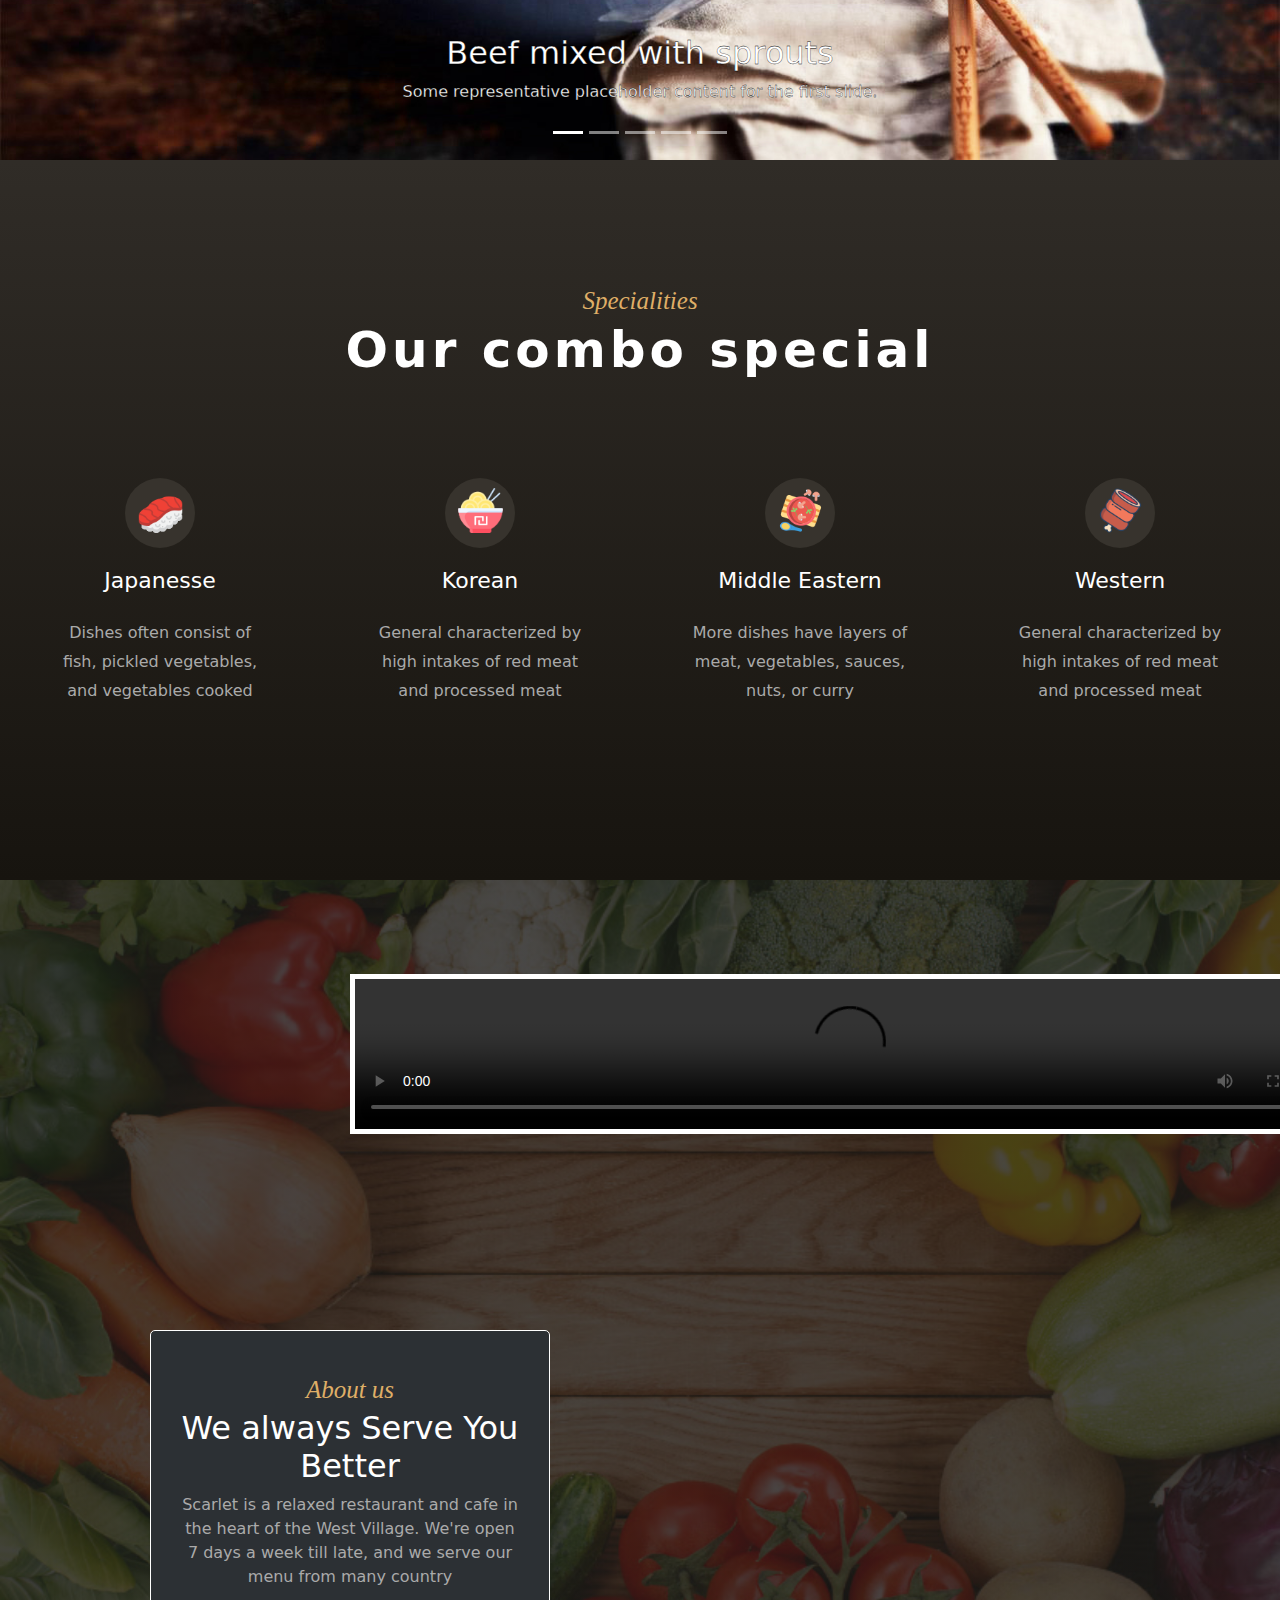
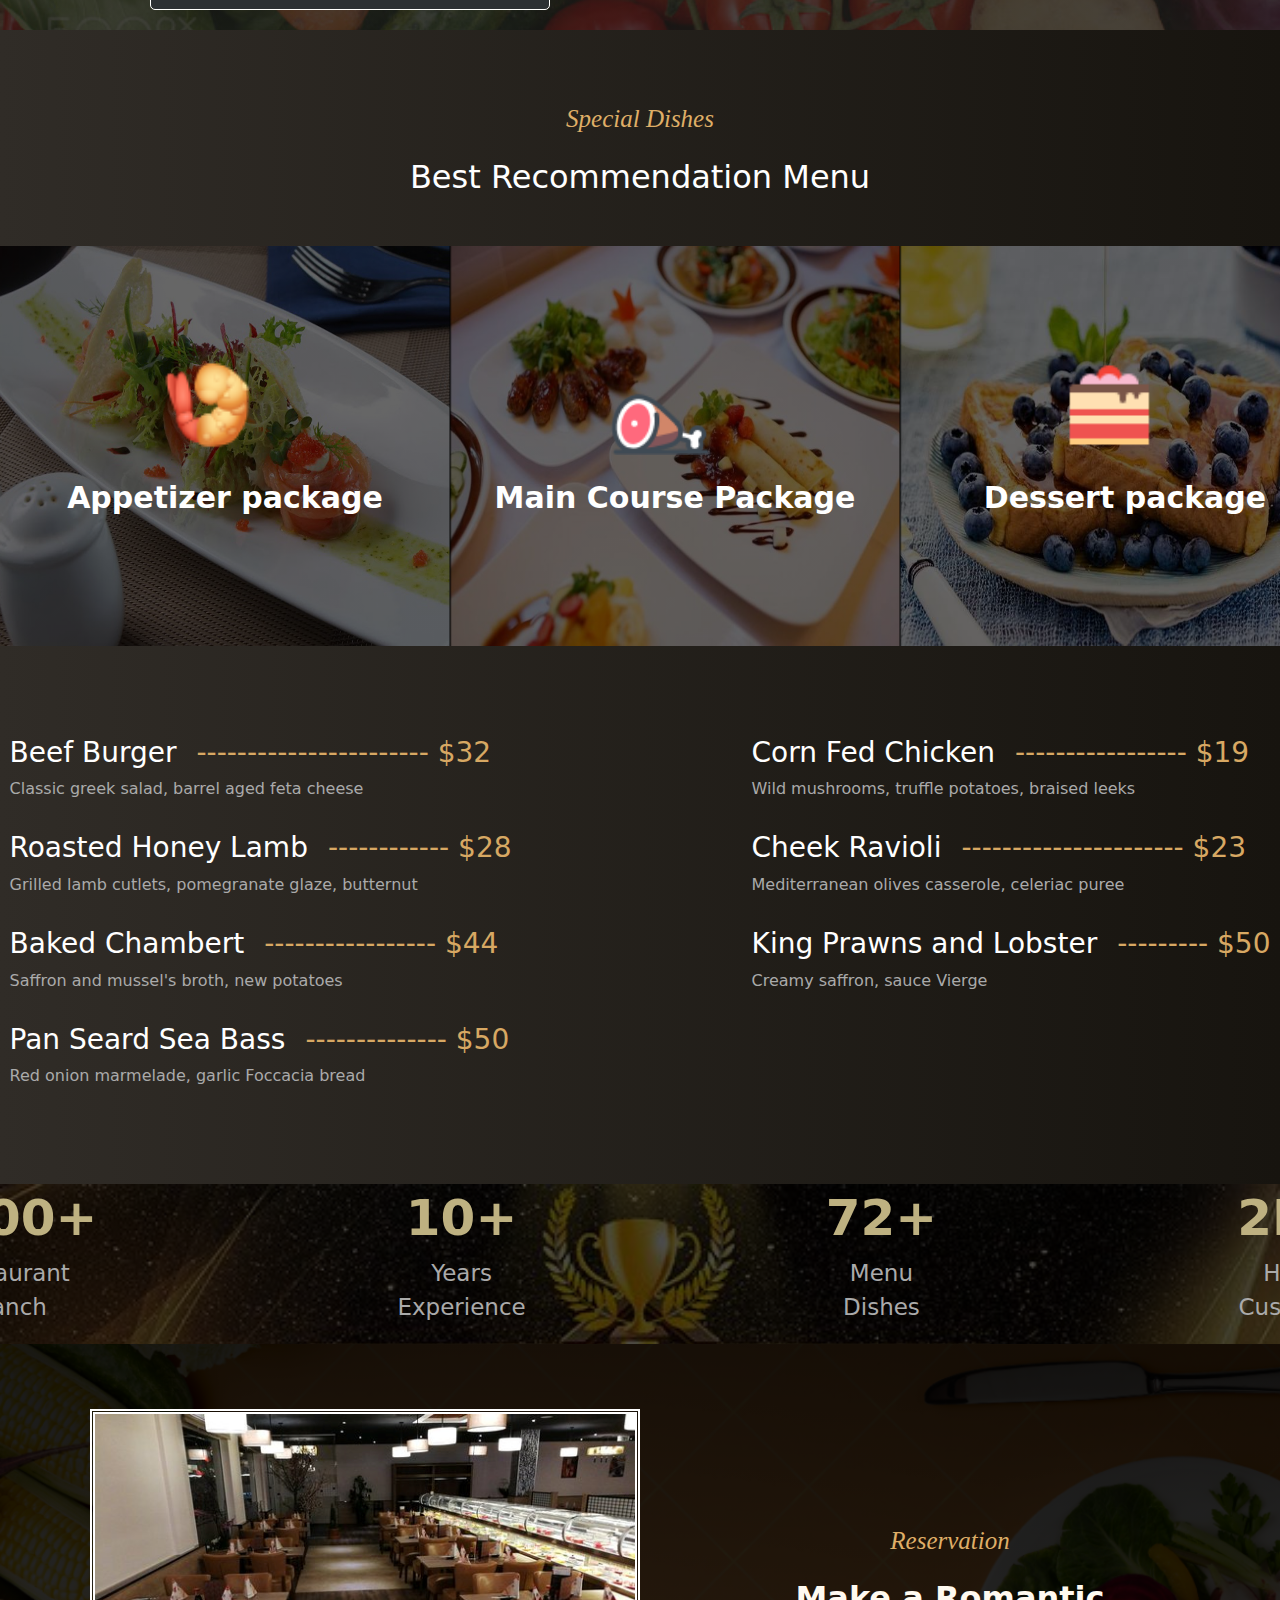
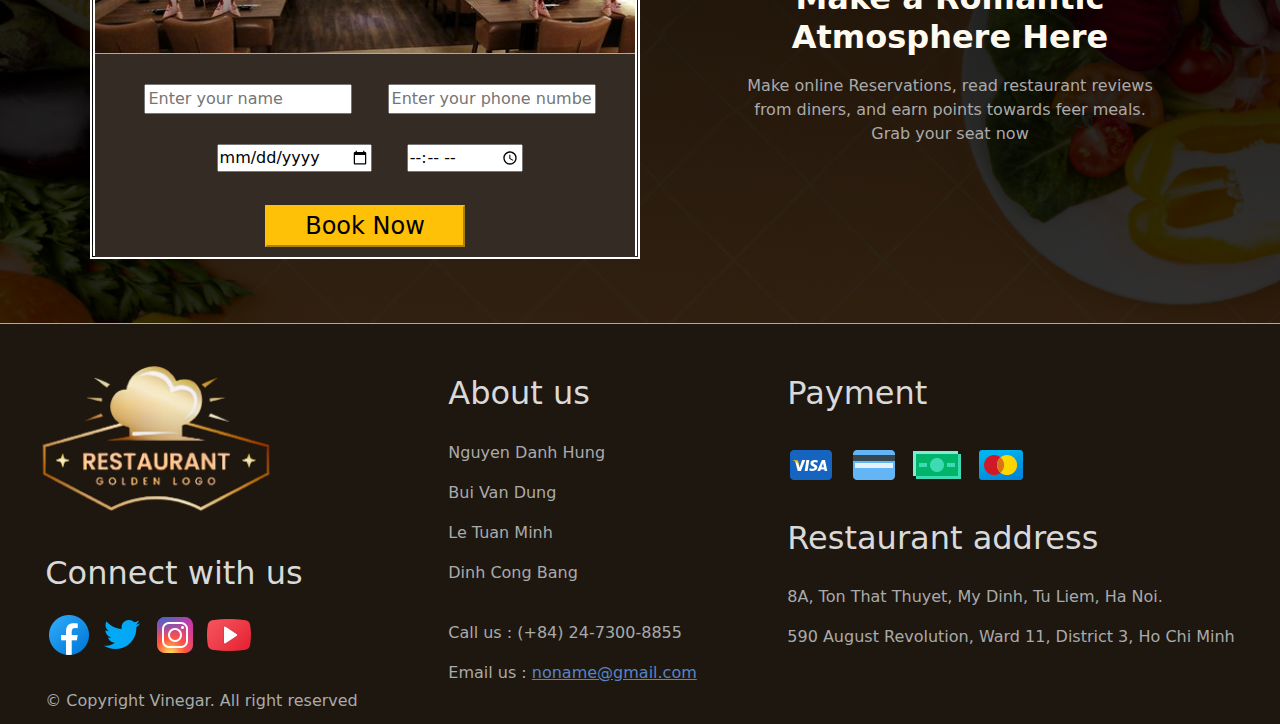
==== commit 0398d0cf: "up all" ====
--- a/index.html
+++ b/index.html
@@ -102,36 +102,36 @@
         <div class="carousel-item active">
             <img src="img/slider-1.jpg" class="d-block w-100" alt="slider">
             <div class="carousel-caption d-none d-md-block">
-                <h5 class="fs-2">Beef mixed with sprouts</h5>
-                <p>Some representative placeholder content for the first slide.</p>
+                <h5 class="fs-2 text-boder">Beef mixed with sprouts</h5>
+                <p class="text-boder">Some representative placeholder content for the first slide.</p>
             </div>
         </div>
         <div class="carousel-item">
             <img src="img/slider-2.jpg" class="d-block w-100 " alt="slider">
             <div class="carousel-caption d-none d-md-block">
-                <h5 class="fs-2">Lobster with lemon sauce</h5>
-                <p>Some representative placeholder content for the second slide.</p>
+                <h5 class="fs-2 text-boder">Lobster with lemon sauce</h5>
+                <p class="text-boder">Some representative placeholder content for the second slide.</p>
             </div>
         </div>
         <div class="carousel-item">
             <img src="img/slider-3.jpg" class="d-block w-100 " alt="slider">
             <div class="carousel-caption d-none d-md-block">
-                <h5 class="fs-2">Beef steak New York</h5>
-                <p>Some representative placeholder content for the third slide.</p>
+                <h5 class="fs-2 text-boder">Beef steak New York</h5>
+                <p class="text-boder">Some representative placeholder content for the third slide.</p>
             </div>
         </div>
         <div class="carousel-item">
             <img src="img/slider-4.jpg" class="d-block w-100 " alt="slider">
             <div class="carousel-caption d-none d-md-block">
-                <h5 class="fs-2">Flava Chicken Burger</h5>
-                <p>Some representative placeholder content for the third slide.</p>
+                <h5 class="fs-2 text-boder">Flava Chicken Burger</h5>
+                <p class="text-boder">Some representative placeholder content for the third slide.</p>
             </div>
         </div>
         <div class="carousel-item">
             <img src="img/slider-5.jpg" class="d-block w-100 " alt="slider">
             <div class="carousel-caption d-none d-md-block">
-                <h5 class="fs-2">Korean style pork roll</h5>
-                <p>Some representative placeholder content for the third slide.</p>
+                <h5 class="fs-2 text-boder">Korean style pork roll</h5>
+                <p class="text-boder">Some representative placeholder content for the third slide.</p>
             </div>
         </div>
     </div>
@@ -185,7 +185,6 @@
 </div>
 <!--Specialities End-->
 
-
 <!--Video Begin-->
 <div class="video">
     <div class="video-box">
@@ -200,13 +199,126 @@
 </div>
 <!--Video End-->
 
+<!--Special Dishes Begin-->
+<div class="special-dishes">
+    <div class="dishes-title">
+        <i class="i-title">Special Dishes</i>
+        <h2>Best Recommendation Menu</h2>
+    </div>
+    <div class="dishes-combo">
+        <div class="dishes-appetizer dishes-blur">
+            <img class="img-dishes-menu" src="img/appetizer.jpg" alt="appetizer">
+            <div class="dishes-icon">
+                <img src="img/icons8-fried-shrimp-48.png" alt="appetizer">
+                <p>Appetizer package</p>
+            </div>
+            <div class="menu-package">
+                <h4>Appetizer package</h4>
+                <ul>
+                    <li>Sichuan Blood Clams</li>
+                    <li>Flower crab claws</li>
+                    <li>Bat Buu Cold Meat</li>
+                </ul>
+                <p>$163.00</p>
+            </div>
+        </div>
+        <div class="dishes-main dishes-blur">
+            <img class="img-dishes-menu" src="img/main.jpg" alt="main">
+            <div class="dishes-icon">
+                <img src="img/icons8-ham-64.png" alt="main">
+                <p>Main Course Package</p>
+            </div>
+            <div class="menu-package">
+                <h4>Main Course Package</h4>
+                <ul>
+                    <li>Chicken Curry</li>
+                    <li>Sirloin Steak</li>
+                    <li>Japanesse Sushi</li>
+                </ul>
+                <p>$187.00</p>
+            </div>
+        </div>
+        <div class="dishes-dessert dishes-blur">
+            <img class="img-dishes-menu" src="img/deserrt.jpg" alt="dessert">
+            <div class="dishes-icon">
+                <img src="img/icons8-cake-48.png" alt="cake">
+                <p>Dessert package</p>
+            </div>
+            <div class="menu-package">
+                <h4>Dessert package</h4>
+                <ul>
+                    <li>Durian cheese cake</li>
+                    <li>Chocolate gato flan</li>
+                    <li>Pudding mango</li>
+                </ul>
+                <p>$120.00</p>
+            </div>
+        </div>
+    </div>
+    <div class="dishes-menu">
+        <div class="menu-list menu-left">
+            <div>
+                <h3>Beef Burger<span>-----------------------  $32</span></h3>
+                <p>Classic greek salad, barrel aged feta cheese</p>
+            </div>
+            <div>
+                <h3>Roasted Honey Lamb<span>------------  $28</span></h3>
+                <p>Grilled lamb cutlets, pomegranate glaze, butternut</p>
+            </div>
+            <div>
+                <h3>Baked Chambert<span>-----------------  $44</span></h3>
+                <p>Saffron and mussel's broth, new potatoes</p>
+            </div>
+            <div>
+                <h3>Pan Seard Sea Bass<span>--------------  $50</span></h3>
+                <p>Red onion marmelade, garlic Foccacia bread</p>
+            </div>
+        </div>
+        <div class="menu-list menu-right">
+            <div>
+                <h3>Corn Fed Chicken<span>-----------------  $19</span></h3>
+                <p>Wild mushrooms, truffle potatoes, braised leeks</p>
+            </div>
+            <div>
+                <h3>Cheek Ravioli<span>----------------------  $23</span></h3>
+                <p>Mediterranean olives casserole, celeriac puree</p>
+            </div>
+            <div>
+                <h3>King Prawns and Lobster<span>---------  $50</span></h3>
+                <p>Creamy saffron, sauce Vierge</p>
+            </div>
+        </div>
+    </div>
+</div>
+<!--Special Dishes End-->
+
+<!--Restaurant Achievenments Begin-->
+<div class="restaurant-achievenments">
+    <div class="achievenments">
+        <h2>1000+</h2>
+        <p>Restaurant branch</p>
+    </div>
+    <div class="achievenments">
+        <h2>10+</h2>
+        <p>Years Experience</p>
+    </div>
+    <div class="achievenments">
+        <h2>72+</h2>
+        <p>Menu Dishes</p>
+    </div>
+    <div class="achievenments">
+        <h2>2M+</h2>
+        <p>Happy Customers</p>
+    </div>
+</div>
+<!--Restaurant Achievenments End-->
+
 <!-- Booking Begin  -->
 <div class="booking">
     <div class="a">
-        <!-- trái  -->
-        <div class="column-book-left"> 
-            <img src="img/img booking r.png" alt="" width="" >
-
+        <!-- right  -->
+        <div class="column-book-left">
+            <img src="img/img booking r.png" alt="booking" >
             <div class="book">
                 <form class="b">
                     <div class="enter" >
@@ -217,69 +329,73 @@
                         <input type="date" id="userDate" />
                         <input type="time" id="userClock" />
                     </div>
-             </form>
+                </form>
                 <button class="button btn-warning"> Book Now </button>
             </div>
         </div>
-    </div>   
-     
-    <div class="a">    
-        <!-- phải  -->
+    </div>
+
+    <div class="a">
+        <!--left-->
         <div class="column-book-right">
-            <h3>Reservation</h3>
-                <h1 class="center-b"><Strong >Make a Romantic <br> Atmosphere Here</Strong></h1>
-                <p>Make online Reservations, read restaurant reviews <br>
-                    from diners, and earn points towards feer meals.  <br>
-                    Grab your seat now      
-                </p>
+            <i class="i-title">Reservation</i>
+            <h2 class="center-b"><Strong >Make a Romantic <br> Atmosphere Here</Strong></h2>
+            <p class="center-c">Make online Reservations, read restaurant reviews <br>
+                from diners, and earn points towards feer meals.  <br>
+                Grab your seat now
+            </p>
         </div>
     </div>
 </div>
 <!-- Booking End  -->
 
 <!-- Footer begin -->
-<hr>
 <div class="footer">
-    <div class="column">
-        <img src="img/Logo.png" alt="" width="200px"/>
-        <h2 class="h">Connect with us</h2>
+    <div class="footer-row-1">
+        <img src="img/Logo-main.png" alt="logo"/>
         <div class="connect">
-            <a href="#"><img src="img/face.png" alt="" width="50px"/></a>
-            <a href="#"><img src="img/youtube.png" alt="" width="50px"/></a>
-            <a href="#"><img src="img/pin.png" alt="" width="50px"/></a>
-        </div>
-        <p>
-            © Copyright Vinergar. All right reserved</a>
-        </p>    
-    </div>
-    <div class="column">
-        <h2 class="h">About us</h2>
-        <p> Nguyen Danh Hung<br>
-            Bui Van Dung<br>
-            Le Tuan Minh<br>
-            Dinh Cong Bang<br>
-        </p>
-        <p><span class="con-titel">Call us :</span>
-            <span>(+84) 24-7300-8855</span></p>
-        <p><span class="con-titel">Email us :</span>
-            <span><a href="#">NONAME@gmail.com </a></span>
-        </p>
-        
-    </div>
-    <div class="column">
-        <h2 class="h">Payment</h2>
+            <h2 class="footer-title">Connect with us</h2>
+            <div class="connect-icon">
+                <a href="#"><img src="img/icons8-facebook-48.png" alt="facebook"></a>
+                <a href="#"><img src="img/icons8-twitter-48.png" alt="twitter"></a>
+                <a href="#"><img src="img/icons8-instagram-48.png" alt="instagram"></a>
+                <a href="#"><img src="img/icons8-youtube-48.png" alt="youtube"></a>
+            </div>
+            <p class="footer-copyright">© Copyright Vinegar. All right reserved</p>
+        </div>
+    </div>
+
+    <div class="footer-row-2">
+        <h2 class="footer-title">About us</h2>
+        <div class="footer-list-name">
+            <p>Nguyen Danh Hung</p>
+            <p>Bui Van Dung</p>
+            <p>Le Tuan Minh</p>
+            <p>Dinh Cong Bang</p>
+        </div>
+        <div class="footer-sdt-email">
+            <p>Call us : (+84) 24-7300-8855</p>
+            <p>Email us : <a href="#">noname@gmail.com</a></p>
+        </div>
+    </div>
+
+    <div class="footer-row-3">
         <div class="payment">
-            <a href="#"><img src="img/card (1).png" alt="" height="50px"/></a>
-            <a href="#"><img src="img/card (3).png" alt="" height="50px"/></a>
-            <a href="#"><img src="img/card (2).png" alt="" height="50px"/></a>
-            <a href="#"><img src="img/card (4).png" alt="" height="50px"/></a>
-        </div>
-        <h2 class="h">Restaurant address</h2>
-        
-        <p><span class="con-titel"></span>
-            <span>8A, Ton That Thuyet, My Dinh, Tu Liem, Ha Noi.<br><br>
-                  590 August Revolution, Ward 11, District 3, Ho Chi Minh</span>
-        </p>
+            <h2 class="footer-title">Payment</h2>
+              <div class="payment-icon">
+                  <a href="#"><img src="img/icons8-visa-48.png" alt="visa"/></a>
+                  <a href="#"><img src="img/icons8-credit-card-48.png" alt="credit"/></a>
+                  <a href="#"><img src="img/icons8-money-48.png" alt="money"/></a>
+                  <a href="#"><img src="img/icons8-mastercard-48.png" alt="master"/></a>
+              </div>
+        </div>
+        <div class="r-address">
+            <h2 class="footer-title">Restaurant address</h2>
+            <div class="footer-location">
+                <p>8A, Ton That Thuyet, My Dinh, Tu Liem, Ha Noi.</p>
+                <p>590 August Revolution, Ward 11, District 3, Ho Chi Minh</p>
+            </div>
+        </div>
     </div>
 </div>
 <!-- Footer end  -->
--- a/css/style.css
+++ b/css/style.css
@@ -269,6 +269,7 @@
     flex-direction: column;
     justify-content: center;
     text-align: center;
+    background-image: linear-gradient(180deg, #302c27, #17140f);
 }
 .spe-title h2 {
     font-size: 50px;
@@ -369,16 +370,22 @@
 
 /*Video End*/
 
+
 /* Booking Begin  */
 .booking{
     align-items: center;
     display: flex;
-    background-color: #2e2a25;
     height: 580px;
     text-align: center;
     border-bottom: #aaaaaa 1px solid;
-}
-
+    background-image: linear-gradient(0,rgba(0,0,0,0.8),rgba(0,0,0,0.9))
+                    ,url("../img/booking-background.png");
+    background-size: cover;
+}
+.book {
+    background-color: #342c24;
+    border-top: solid 1px #aaaaaa;
+}
 .column-book-left{
     float: right;
     width: 550px;
@@ -391,10 +398,10 @@
 }
 
 .enter{
-    margin: 30px 20px 0px 0px;
-}
-
-input{
+    padding: 30px 20px 0 0;
+}
+
+.enter input{
     margin-left: 30px;
 }
 
@@ -404,54 +411,231 @@
     width: 200px;
     text-align: center;
     font-size: 24px;
+    margin-bottom: 10px;
 }
 
 .column-book-right{
     align-items: center;
-    margin:  90px 20px 90px 0px;
+    margin:  90px 20px 90px 0;
     color: floralwhite;
 }
 
 .a{
     width: 50%;
 }
+.center-b {
+    padding-top: 20px;
+}
+.center-c {
+    padding-top: 10px;
+    color: #aaaaaa;
+}
 /* Booking End  */
 
 /* Footer begin  */
-html, footer{
-    background-color: #2e2a25
-}
-
-.footer{
+.footer {
+    width: 100%;
+    height: 400px;
+    background-color: #1d1710;
+    display: flex;
+    justify-content: space-around;
+}
+.footer > div {
+    margin-top: 30px;
+}
+.footer-row-1 > img {
+    width: 300px;
+    height: 200px;
+    margin-left: -40px;
+}
+.footer-row-2 , .footer-row-3 {
+    padding-top: 20px;
+}
+.footer-title {
+    color: #dad9d9;
+}
+.connect-icon {
+    padding-top: 10px;
+}
+.footer-copyright {
+    padding-top: 30px;
+}
+.footer-sdt-email > p , .connect p
+, .r-address p,.footer-list-name p{
+    color: #aaaaaa;
+}
+.footer-list-name,.footer-sdt-email
+,.payment-icon, .footer-location{
+    padding-top: 20px;
+}
+.payment-icon {
+    margin-left: -10px;
+}
+.payment-icon img {
+    margin-left: 10px;
+}
+.r-address {
+    padding-top: 30px;
+}
+.footer-sdt-email p a {
+    color: #5884c7;
+}
+/* Footer end  */
+
+/*Slider Begin*/
+.text-boder {
+    -webkit-text-stroke-width: 0.3px;
+    -webkit-text-stroke-color: black;
+}
+/*Slider End*/
+
+/*Special Dishes Begin*/
+.special-dishes {
+    width: 100%;
+}
+.dishes-title {
+    text-align: center;
+    margin-top: 70px;
+    margin-bottom: 50px;
+}
+.dishes-title h2 {
+    color: white;
+    padding-top: 20px;
+}
+.dishes-combo {
+    display: flex;
+    justify-content: space-around;
+}
+.img-dishes-menu {
+    width: 450px;
+    height: 400px;
+}
+
+.dishes-menu {
+    display: flex;
+    justify-content: center;
+    align-content: center;
+    margin-top: 60px;
+    margin-bottom: 80px;
+}
+.menu-list h3 {
+    color: white;
+}
+.menu-list h3 span {
+    color: #d7a863;
+    margin-left: 20px;
+}
+.menu-list p {
+    color: #aaaaaa;
+}
+.menu-list div {
+    margin-top: 30px;
+}
+.menu-left {
+    margin-right: 120px;
+}
+.menu-right {
+    margin-left: 120px;
+}
+.dishes-blur {
+    position: relative;
+}
+.dishes-icon {
+    width: 451.5px;
+    height: 400px;
+    position: absolute;
+    top: 50%;
+    left: 50%;
+    transform: translate(-50%,-50%);
+    display: flex;
+    flex-direction: column;
+    justify-content: center;
+    align-content: center;
+    background-image: linear-gradient(360deg,rgba(0,0,0,0.6),rgba(0,0,0,0.6));
+    z-index: 3;
+}
+.dishes-icon img {
+    margin-bottom: 20px;
+    margin-left: 160px;
+    width: 100px;
+    height: 100px;
+}
+.dishes-icon p {
+    color: white;
+    font-size: 30px;
+    font-weight: bold;
+    text-align: center;
+}
+.dishes-blur:hover .dishes-icon {
+    display: none;
+}
+
+.menu-package {
+    width: 300px;
+    height: 180px;
+    background-color: #e1b77a;
+    position: absolute;
+    bottom: 0;
+    right: 0;
+    border-top: solid black 2px;
+    border-left: solid black 2px;
+    display: none;
+    z-index: 3;
+}
+.menu-package h4 , .menu-package ul{
+    margin-left: 25px;
+}
+.menu-package h4 {
+    font-size: 25px;
+    margin-top: 20px;
+}
+.menu-package ul {
+    margin-top: 10px;
+}
+.menu-package ul li {
+    font-weight: 500;
+}
+.menu-package p {
+    font-size: 23px;
+    font-weight: bold;
+    margin-left: 200px;
+    margin-bottom: 5px;
+}
+.dishes-blur:hover .menu-package {
     display: block;
-    margin: 10px 50px 10px 50px;
-    
-}
-
-.footer h2{
-    font-size: 30px;
-    font-weight: 400;
-    margin: 10px 0;
-}
-
-.column{
-    float: left;
-    width: 33.3%;
-}
-
-.connect a{
-    margin: 0px 20px 0px 0px;
-}
-
-h2{
-    color: #f5d2a8
-}
-
-p{
-    color: white;
-}
-
-a{
-    color: rgb(86, 141, 235);
-}
-/* Footer end  */+}
+/*Special Dishes End*/
+
+/*Restaurant Achievenments Begin*/
+.Restaurant{
+
+
+    font-size: 25px;
+
+
+}
+.restaurant-achievenments {
+    background-image:
+            linear-gradient(0, rgba(0, 0, 0, 0.7), rgba(0, 0, 0, 0.7)),
+            url("../img/back-gold.jpg");
+    background-size: cover;
+    width: 100%;
+    height: 160px;
+    display: flex;
+    justify-content: center;
+    align-content: center;
+    text-align: center;
+}
+.achievenments {
+    margin: auto 150px ;
+}
+.achievenments h2 {
+    color: #beb181;
+    font-weight: bold;
+    font-size: 50px;
+}
+.achievenments p {
+    color: #aaaaaa;
+    font-size: 23px;
+}
+/*Restaurant Achievenments End*/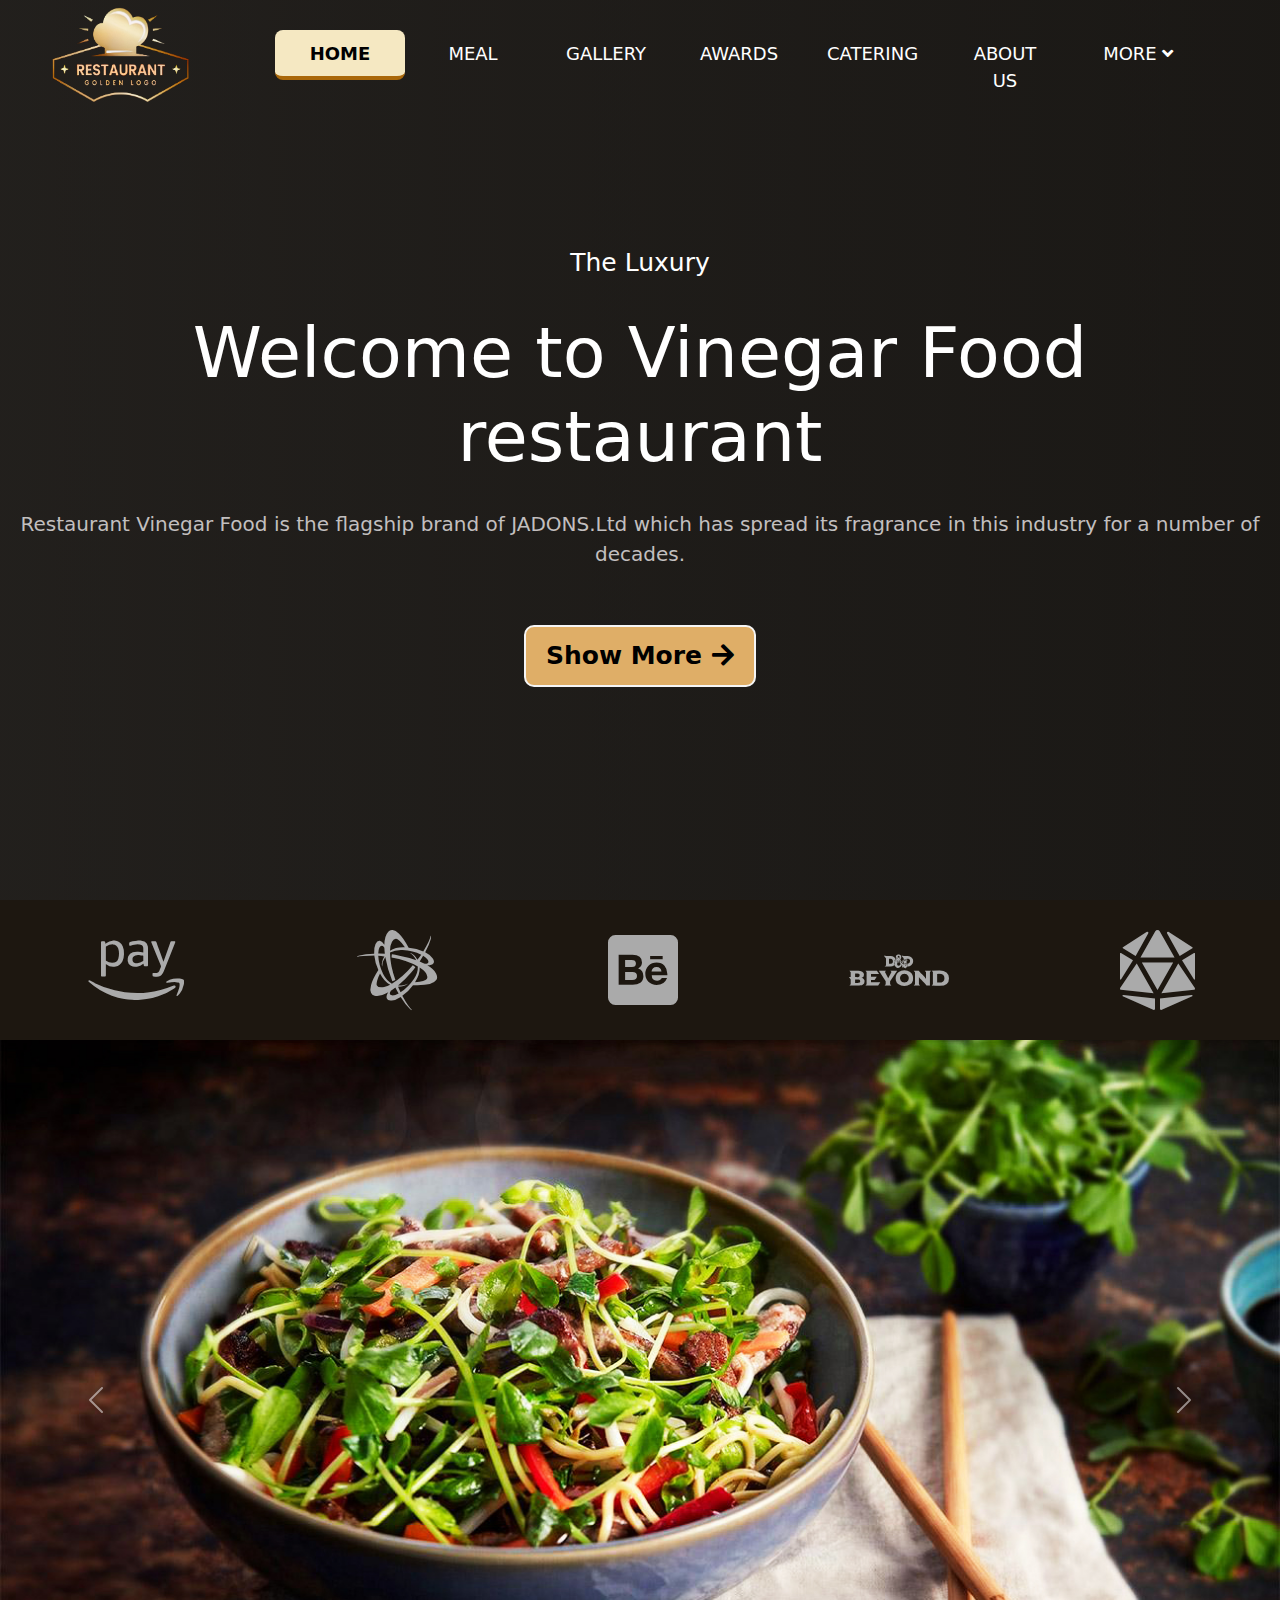
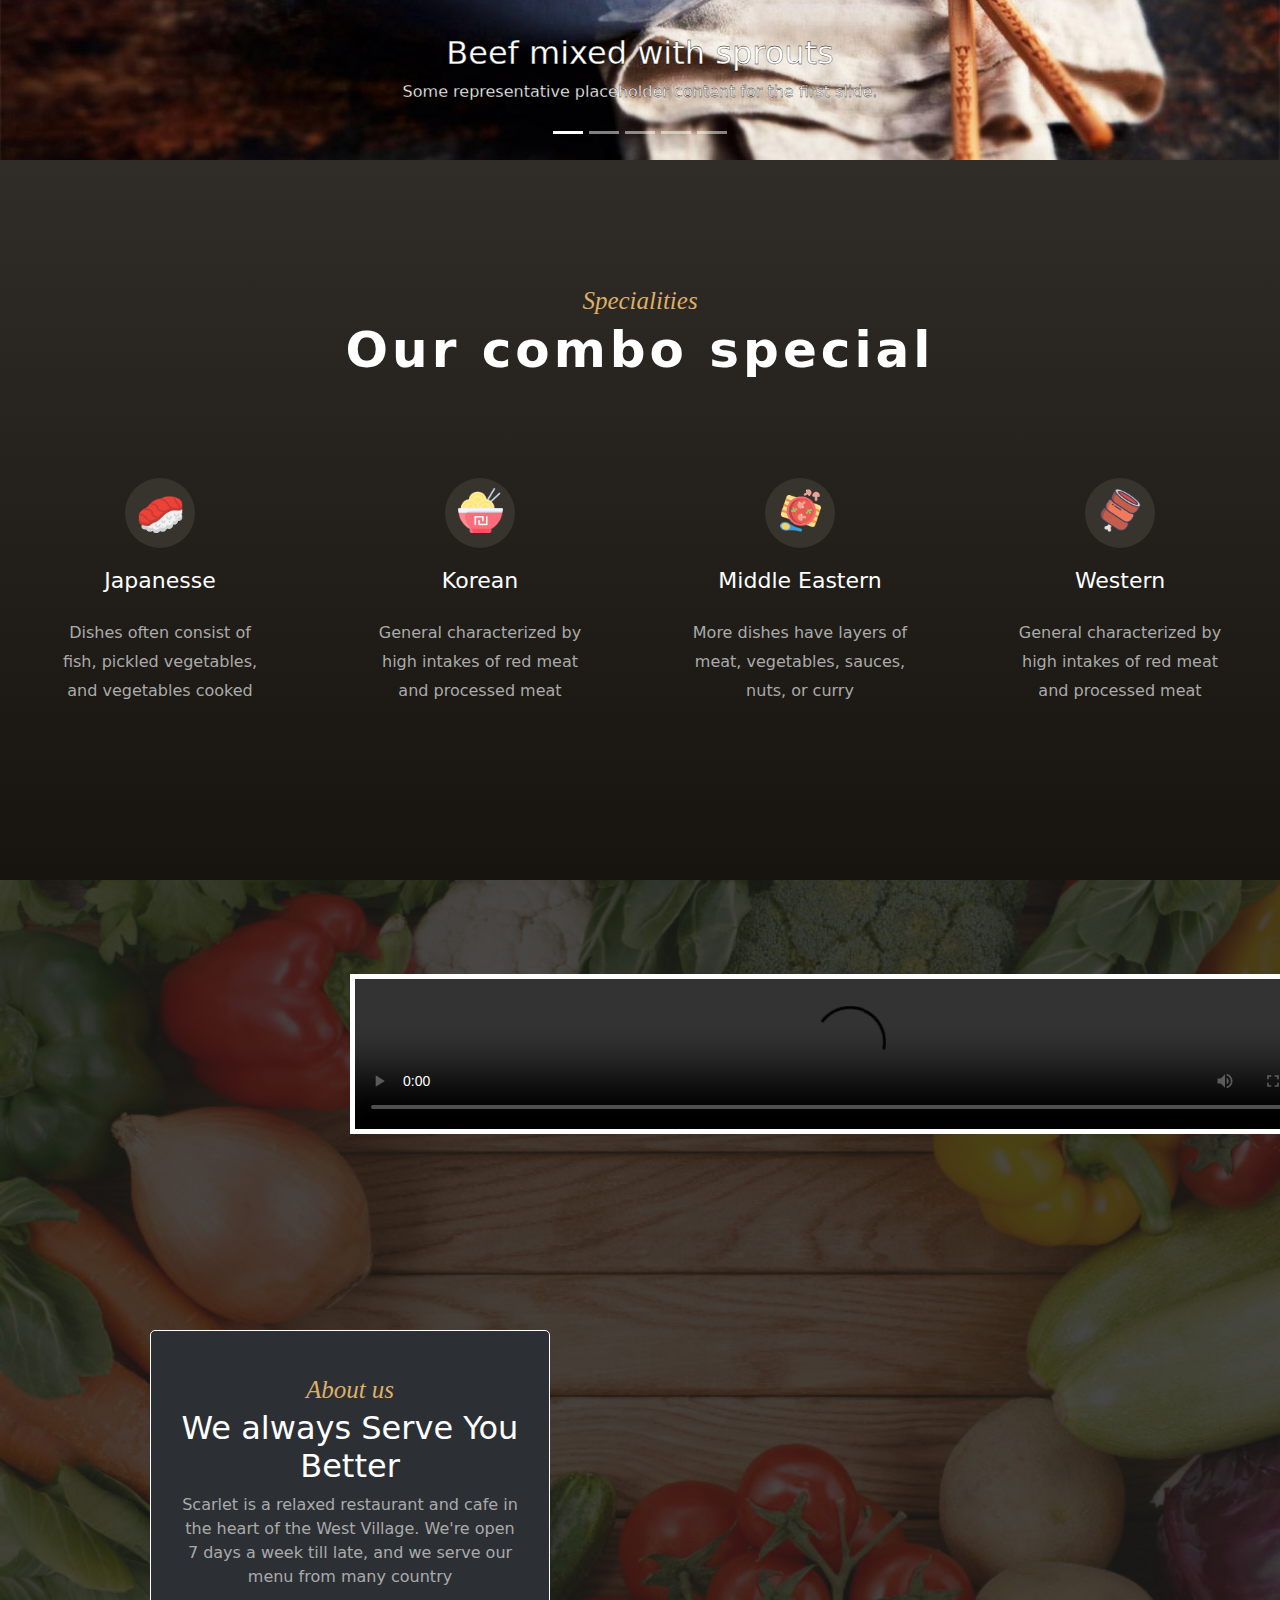
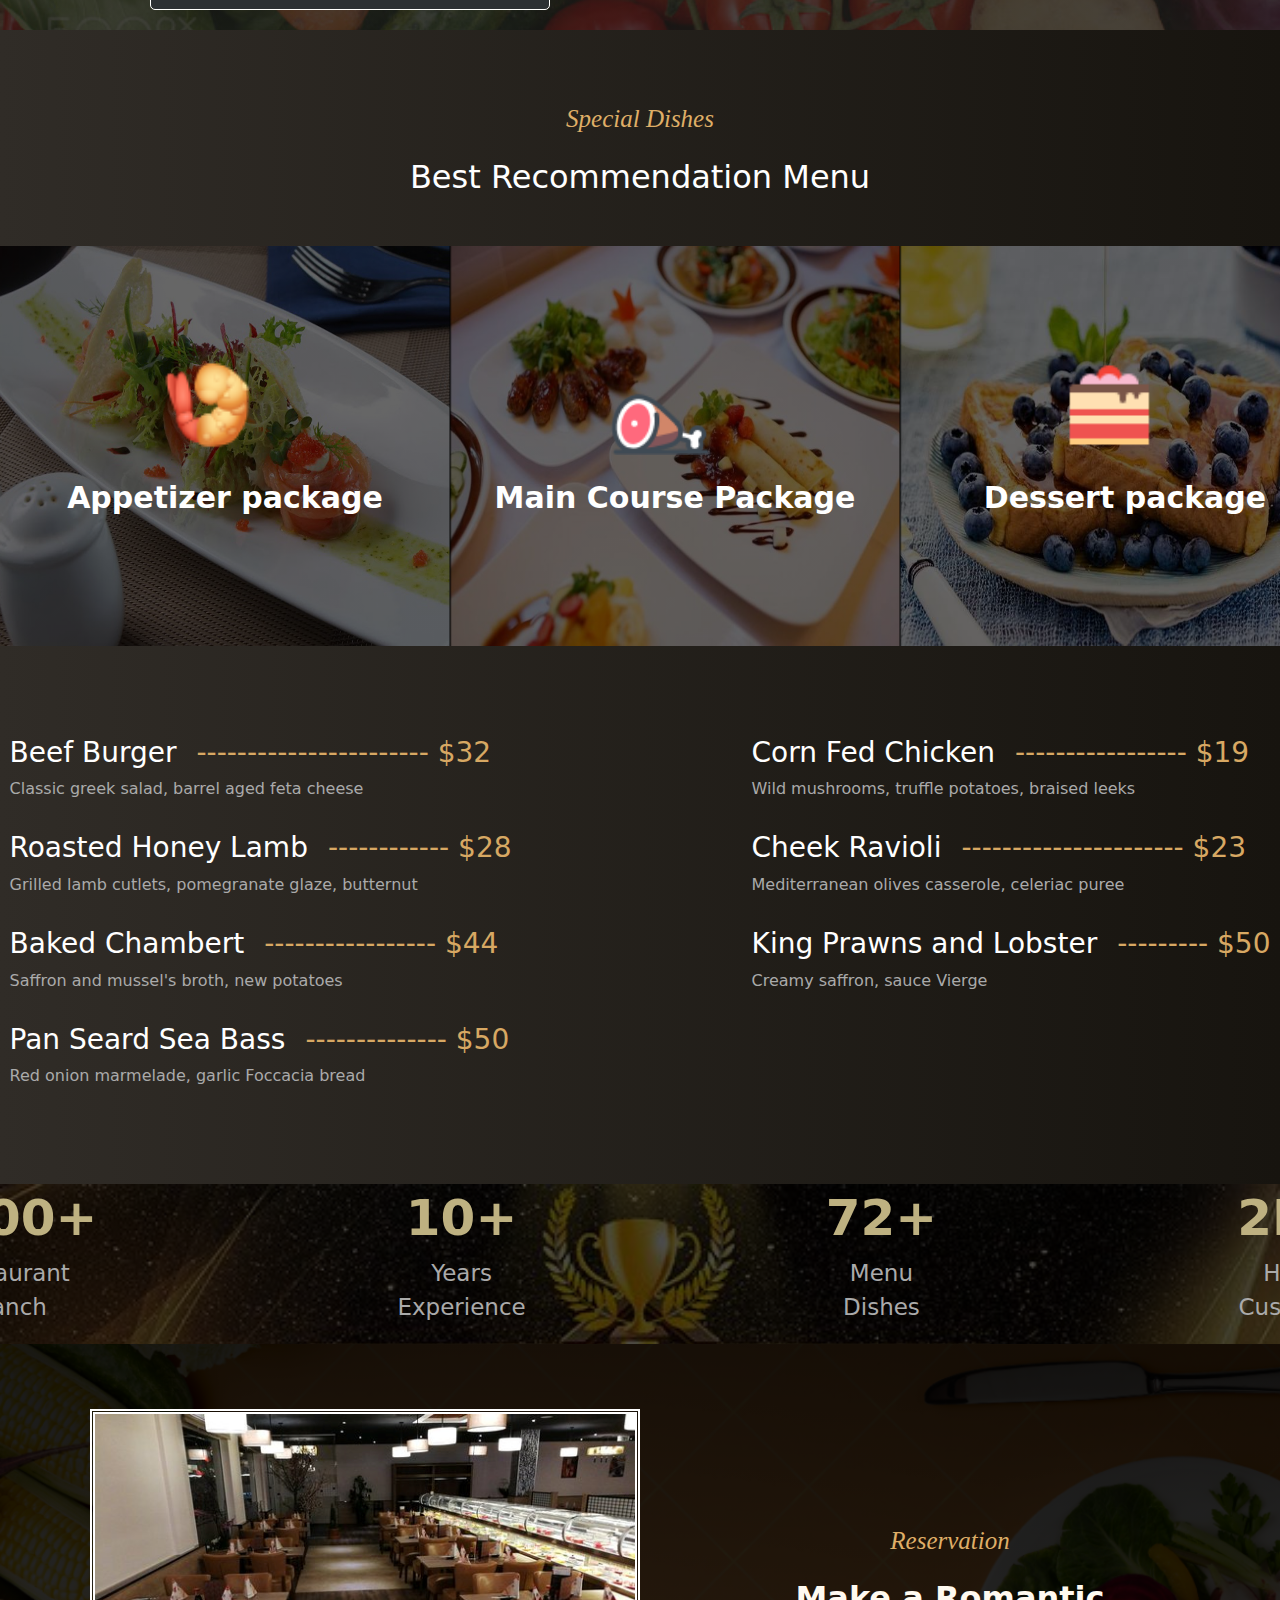
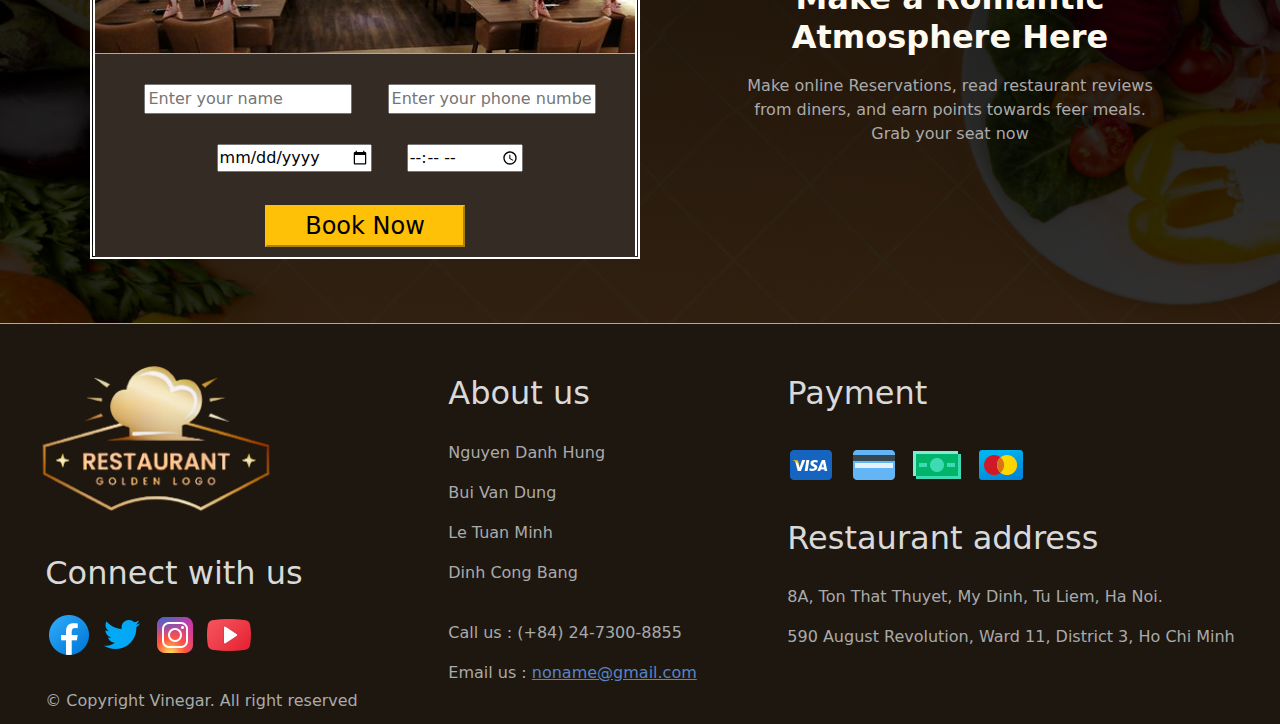
==== commit 2453fc50: "Setup more page" ====
--- a/index.html
+++ b/index.html
@@ -17,7 +17,7 @@
 </head>
 <body>
 <!--Top Begin-->
-<div class="top-my">
+<div class="top-my top-my-active">
     <div class="top-logo">
         <a href="index.html"><img src="img/Logo-main.png" alt="Logo"></a>
     </div>
@@ -90,7 +90,7 @@
 <!--Logo Cooperate End-->
 
 <!--Slider Begin-->
-<div id="carouselExampleCaptions" class="carousel slide" data-bs-ride="carousel">
+<div id="carouselExampleCaptions" class="carousel slide slider-main" data-bs-ride="carousel">
     <div class="carousel-indicators">
         <button type="button" data-bs-target="#carouselExampleCaptions" data-bs-slide-to="0" class="active" aria-current="true" aria-label="Slide 1"></button>
         <button type="button" data-bs-target="#carouselExampleCaptions" data-bs-slide-to="1" aria-label="Slide 2"></button>
--- a/css/style.css
+++ b/css/style.css
@@ -10,14 +10,17 @@
     background-image: linear-gradient(90deg, #302c27, #17140f);
     position: relative;
 }
+
+/*Index begin*/
 /*Top Begin*/
 .top-my {
     width: 100%;
     height: 105px;
     display: flex;
+}
+.top-my-active {
     position: absolute;
 }
-
 /* Logo*/
 .top-logo {
     margin-left: 30px;
@@ -118,7 +121,9 @@
 .navh-link > .more:hover > .more-list {
     display: block;
 }
-
+.active-icon-more {
+    color: black !important;
+}
 /*User*/
 .top-user {
     display: flex;
@@ -607,13 +612,6 @@
 /*Special Dishes End*/
 
 /*Restaurant Achievenments Begin*/
-.Restaurant{
-
-
-    font-size: 25px;
-
-
-}
 .restaurant-achievenments {
     background-image:
             linear-gradient(0, rgba(0, 0, 0, 0.7), rgba(0, 0, 0, 0.7)),
@@ -638,4 +636,6 @@
     color: #aaaaaa;
     font-size: 23px;
 }
-/*Restaurant Achievenments End*/+/*Restaurant Achievenments End*/
+
+/*Index End*/
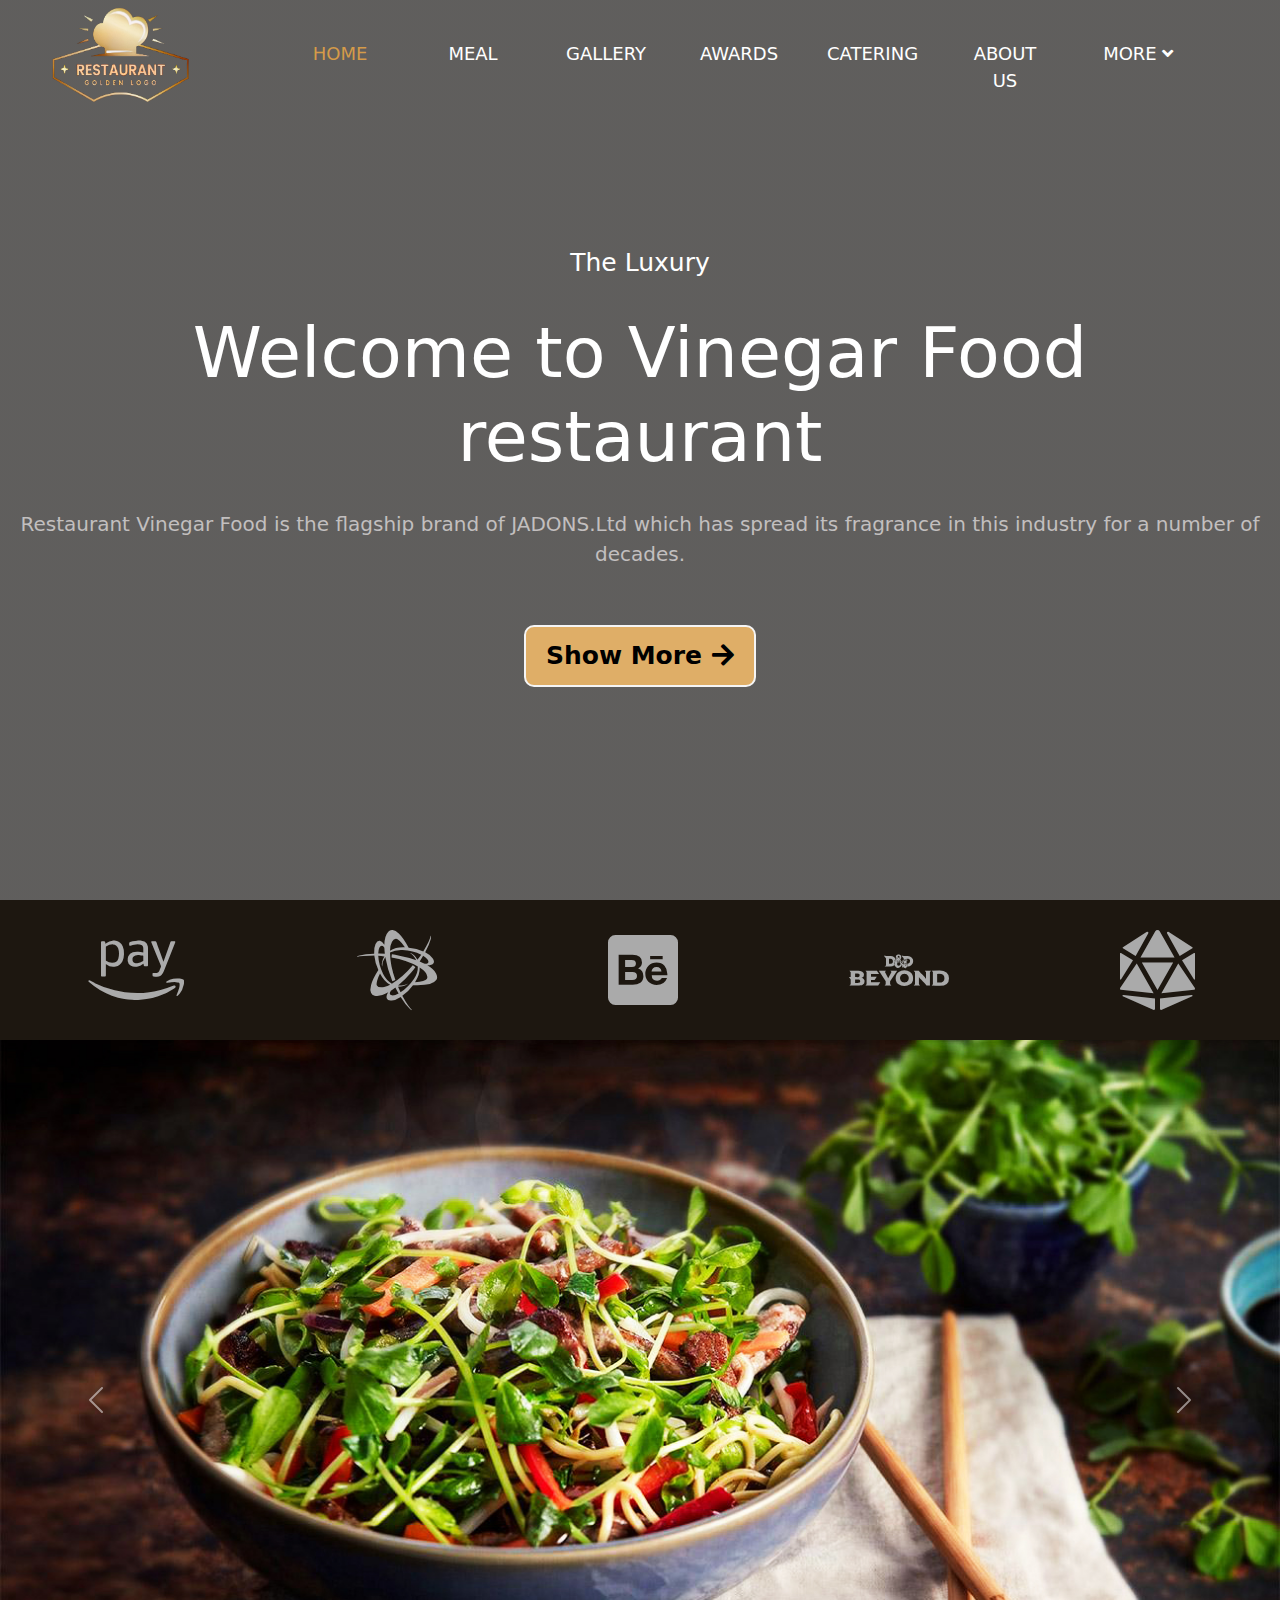
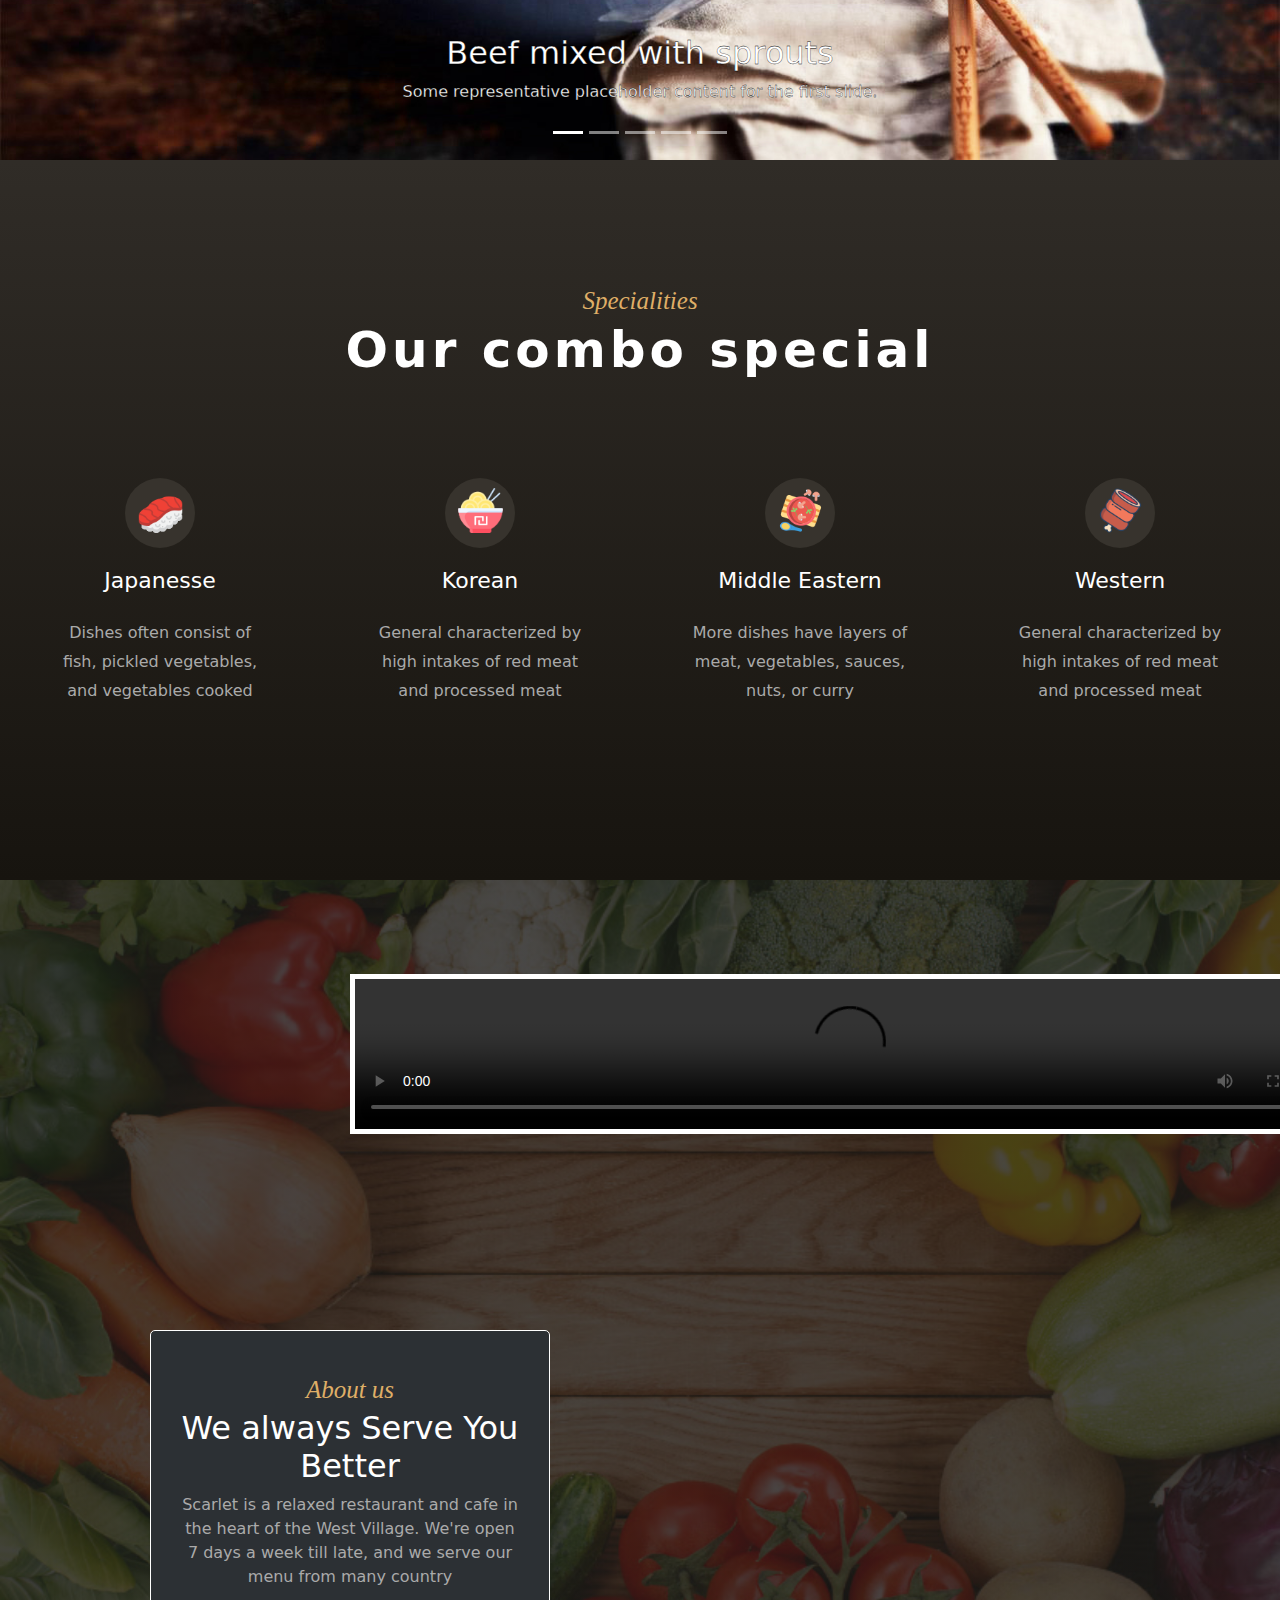
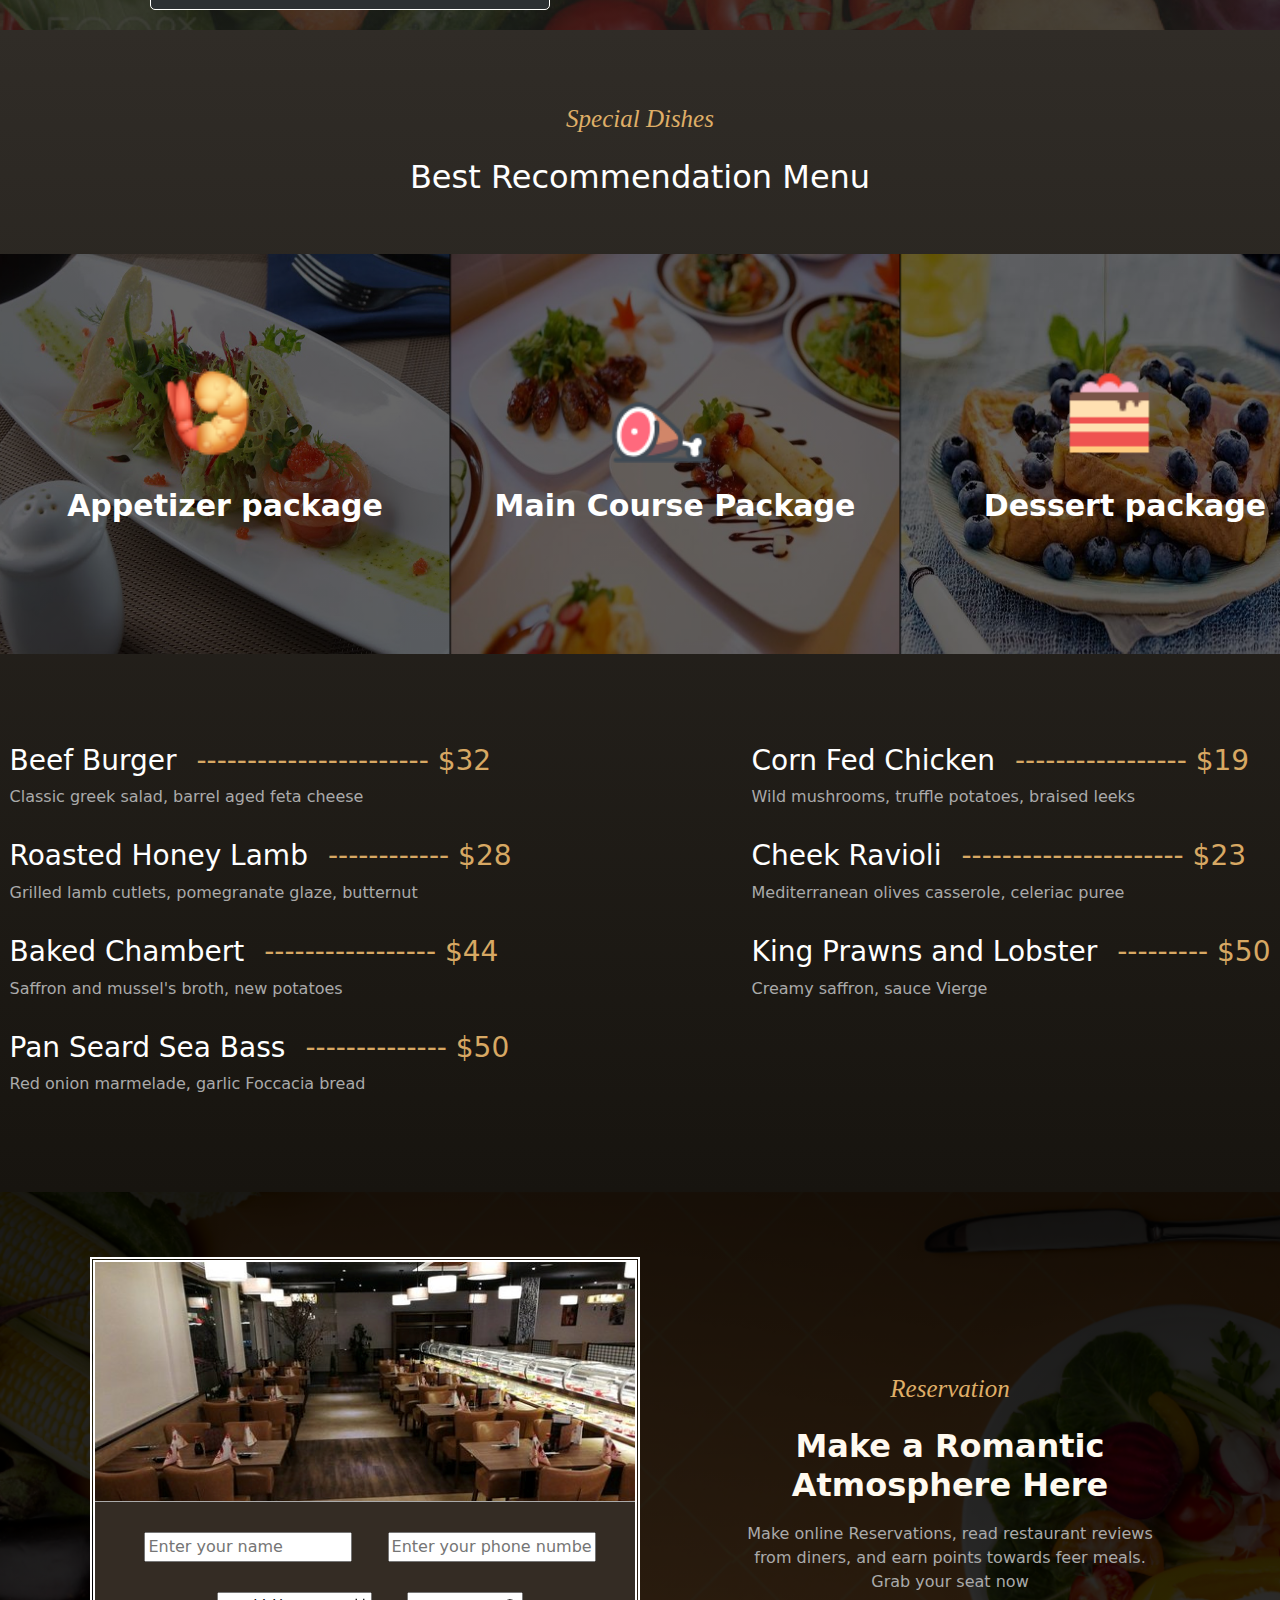
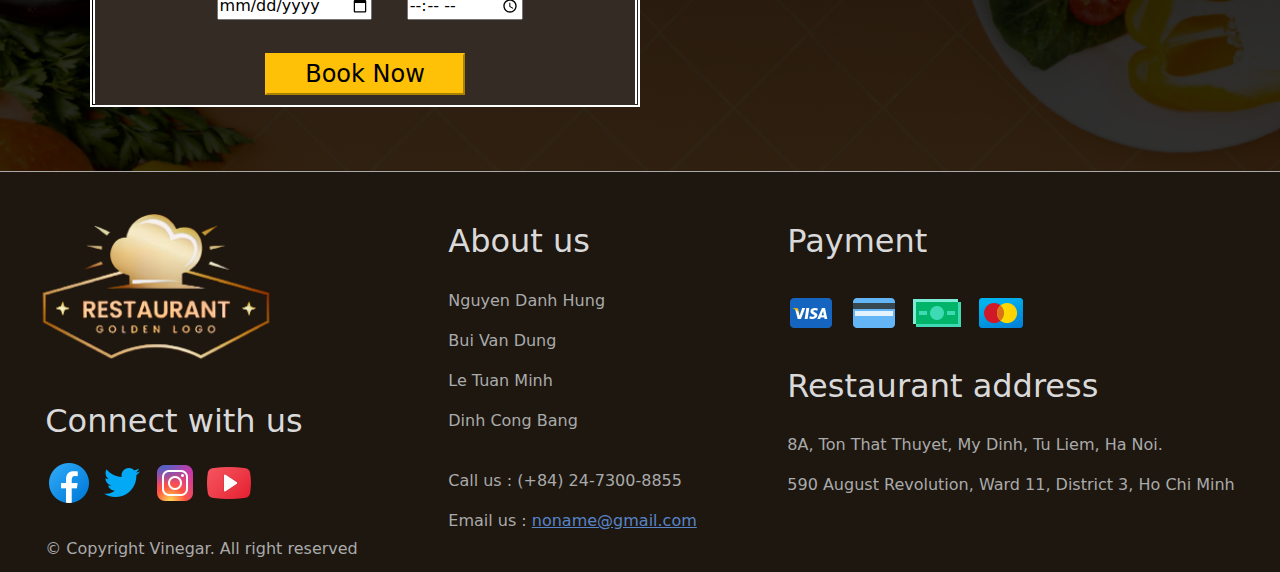
==== commit 2027a2e1: "up contact us" ====
--- a/index.html
+++ b/index.html
@@ -29,7 +29,8 @@
             <li class="navh-item"><a href="awards.html">Awards</a></li>
             <li class="navh-item"><a href="catering.html">Catering</a></li>
             <li class="navh-item"><a href="about-us.html">About us</a></li>
-            <li class="navh-item more"><a href="#">More</a>
+            <li class="navh-item more">
+                <a href="#">More</a>
                 <i class="fas fa-angle-down"></i>
                 <ul class="more-list">
                     <li class="more-list-item active-bottom"><a href="feedback.html">Feedback</a></li>
@@ -291,27 +292,6 @@
     </div>
 </div>
 <!--Special Dishes End-->
-
-<!--Restaurant Achievenments Begin-->
-<div class="restaurant-achievenments">
-    <div class="achievenments">
-        <h2>1000+</h2>
-        <p>Restaurant branch</p>
-    </div>
-    <div class="achievenments">
-        <h2>10+</h2>
-        <p>Years Experience</p>
-    </div>
-    <div class="achievenments">
-        <h2>72+</h2>
-        <p>Menu Dishes</p>
-    </div>
-    <div class="achievenments">
-        <h2>2M+</h2>
-        <p>Happy Customers</p>
-    </div>
-</div>
-<!--Restaurant Achievenments End-->
 
 <!-- Booking Begin  -->
 <div class="booking">
--- a/css/style.css
+++ b/css/style.css
@@ -7,7 +7,7 @@
     width: 100%;
     margin: 0;
     box-sizing: border-box;
-    background-image: linear-gradient(90deg, #302c27, #17140f);
+    background-color: #e7e1e1;
     position: relative;
 }
 
@@ -15,11 +15,14 @@
 /*Top Begin*/
 .top-my {
     width: 100%;
-    height: 105px;
+    height: 120px;
     display: flex;
 }
 .top-my-active {
     position: absolute;
+}
+.top-background-active {
+    background-color: #342c24;
 }
 /* Logo*/
 .top-logo {
@@ -53,15 +56,10 @@
     font-size: 18px;
     color: white;
     text-transform: uppercase;
-}
-.navh-item:hover{
-    background-color: #f5e8c2;
-    border-bottom: #aa680a solid 4px;
+    font-weight: 400;
 }
 .navh-item:hover > a{
-    background-color: #f5e8c2;
-    color: black;
-    font-weight: bold;
+    color: #d59b49;
 }
 .navh-item i {
     color: white;
@@ -71,12 +69,10 @@
     color: black;
 }
 .activeh {
-    background-color: #f5e8c2;
-    border-bottom: #aa680a solid 4px;
-    font-weight: bold;
+    color: #d59b49;
 }
 .activeh a {
-    color: black;
+    color: #d59b49;
 }
 
 /*!*More*!*/
@@ -108,6 +104,9 @@
     text-transform: none;
     margin-left: 20px;
 }
+.navh-link li:hover i  {
+    color: #d59b49;
+}
 .more-list-item a:hover {
     color: black;
 }
@@ -122,7 +121,7 @@
     display: block;
 }
 .active-icon-more {
-    color: black !important;
+    color: #d59b49 !important;
 }
 /*User*/
 .top-user {
@@ -199,7 +198,7 @@
     width: 100%;
     height: 100vh;
     background-image: linear-gradient(0deg, rgba(28,26,24,0.7), rgba(28,26,24,0.7))
-                     ,url("https://znews-photo.zadn.vn/w660/Uploaded/tmuitg/2016_10_13/12.jpg");
+    ,url("https://znews-photo.zadn.vn/w660/Uploaded/tmuitg/2016_10_13/12.jpg");
     background-repeat: no-repeat;
     background-size: 100% auto;
     display: flex;
@@ -384,7 +383,7 @@
     text-align: center;
     border-bottom: #aaaaaa 1px solid;
     background-image: linear-gradient(0,rgba(0,0,0,0.8),rgba(0,0,0,0.9))
-                    ,url("../img/booking-background.png");
+    ,url("../img/booking-background.png");
     background-size: cover;
 }
 .book {
@@ -497,11 +496,12 @@
 /*Special Dishes Begin*/
 .special-dishes {
     width: 100%;
+    background-image: linear-gradient(180deg, #302c27, #17140f);
 }
 .dishes-title {
     text-align: center;
-    margin-top: 70px;
-    margin-bottom: 50px;
+    padding-top: 70px;
+    padding-bottom: 50px;
 }
 .dishes-title h2 {
     color: white;
@@ -520,8 +520,8 @@
     display: flex;
     justify-content: center;
     align-content: center;
-    margin-top: 60px;
-    margin-bottom: 80px;
+    padding-top: 60px;
+    padding-bottom: 80px;
 }
 .menu-list h3 {
     color: white;
@@ -611,31 +611,94 @@
 }
 /*Special Dishes End*/
 
-/*Restaurant Achievenments Begin*/
-.restaurant-achievenments {
-    background-image:
-            linear-gradient(0, rgba(0, 0, 0, 0.7), rgba(0, 0, 0, 0.7)),
-            url("../img/back-gold.jpg");
-    background-size: cover;
-    width: 100%;
-    height: 160px;
-    display: flex;
-    justify-content: center;
-    align-content: center;
-    text-align: center;
-}
-.achievenments {
-    margin: auto 150px ;
-}
-.achievenments h2 {
-    color: #beb181;
-    font-weight: bold;
-    font-size: 50px;
-}
-.achievenments p {
+
+/*Index End*/
+
+
+/*About Begin*/
+/*map*/
+.map {
+    position: relative;
+    width: 100%;
+    height: 800px;
+}
+.map-box {
+    position: absolute;
+    top: 50%;
+    left: 50%;
+    transform: translate(-50%,-50%);
+}
+.map h1 {
+    /*color: white;*/
+    margin-bottom: 30px;
+}
+
+/*contact comment*/
+.form-contact {
+    width: 100%;
+    height: 550px;
+    display: flex;
+    justify-content: space-around;
+}
+.contact-box p , .comment-box p {
+    width: 420px;
+    color: #636363;
+}
+.contact-information {
+    margin-top: 50px;
+}
+.infor-item {
+    display: flex;
+    width: 420px;
+    height:80px;
+    margin-top: 20px;
+    border-radius: 8px;
+    box-shadow: 1px 7px 20px 0 #aaaaaa;
+}
+.infor-item div i {
+    font-size: 35px;
     color: #aaaaaa;
-    font-size: 23px;
-}
-/*Restaurant Achievenments End*/
-
-/*Index End*/
+    margin-top: 20px;
+    margin-left: 25px;
+}
+.infor-item .infor-text {
+    margin-left: 35px;
+    margin-top: 15px;
+}
+.infor-text span {
+    color: #aaaaaa;
+}
+.infor-text p {
+    font-size: 20px;
+    color: black;
+    font-weight: 500;
+}
+
+.comment-box p {
+    margin-bottom: 38px;
+    margin-top: 10px;
+}
+.comment-input input , .comment-form textarea {
+    outline: none;
+    border-radius: 5px;
+    border: 1px solid #aaaaaa;
+}
+.comment-input input {
+    width: 200px;
+    height: 46px;
+    padding-left: 20px;
+    margin-bottom: 30px;
+}
+.comment-form textarea {
+    padding-left: 20px;
+    padding-top: 10px;
+    margin-bottom: 35px;
+}
+.comment-box button {
+    padding: 12px 35px;
+    color: white;
+    background-color: #ecae54;
+    outline: none;
+    border: none;
+}
+/*About End*/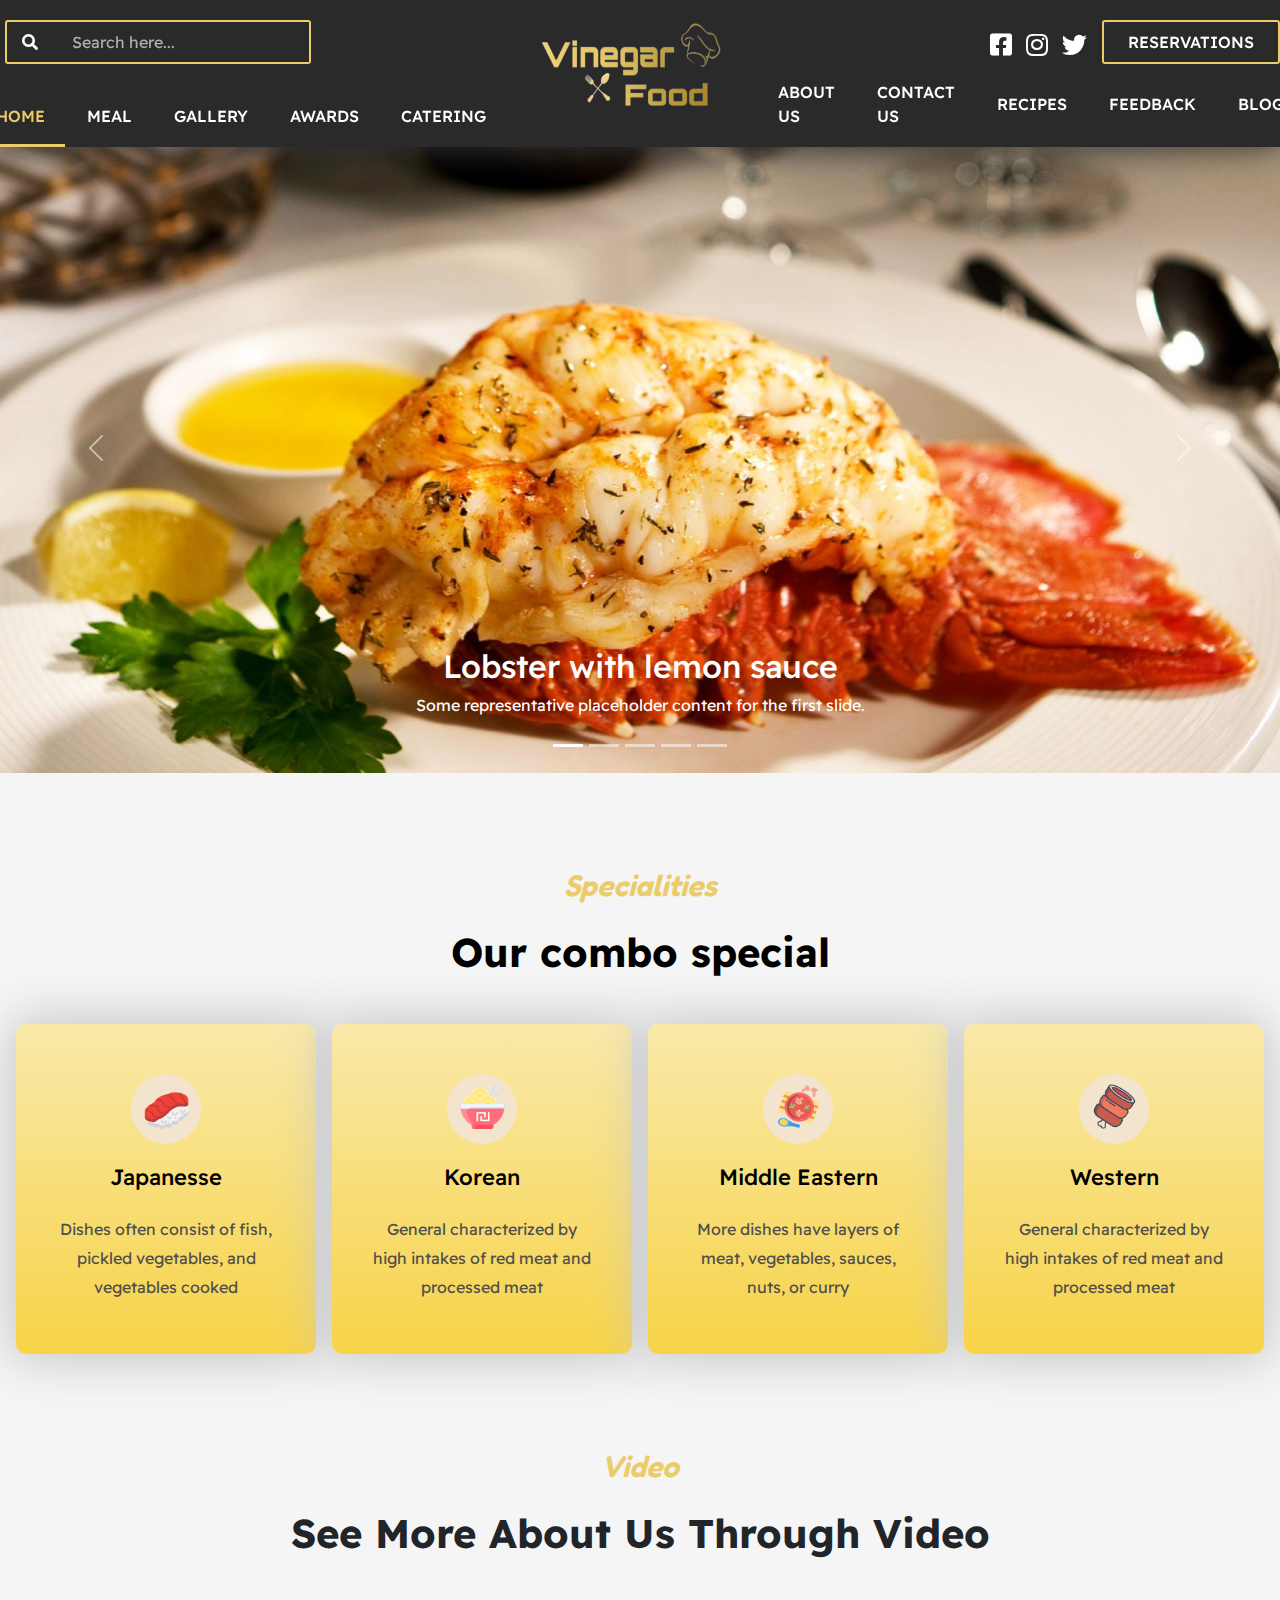
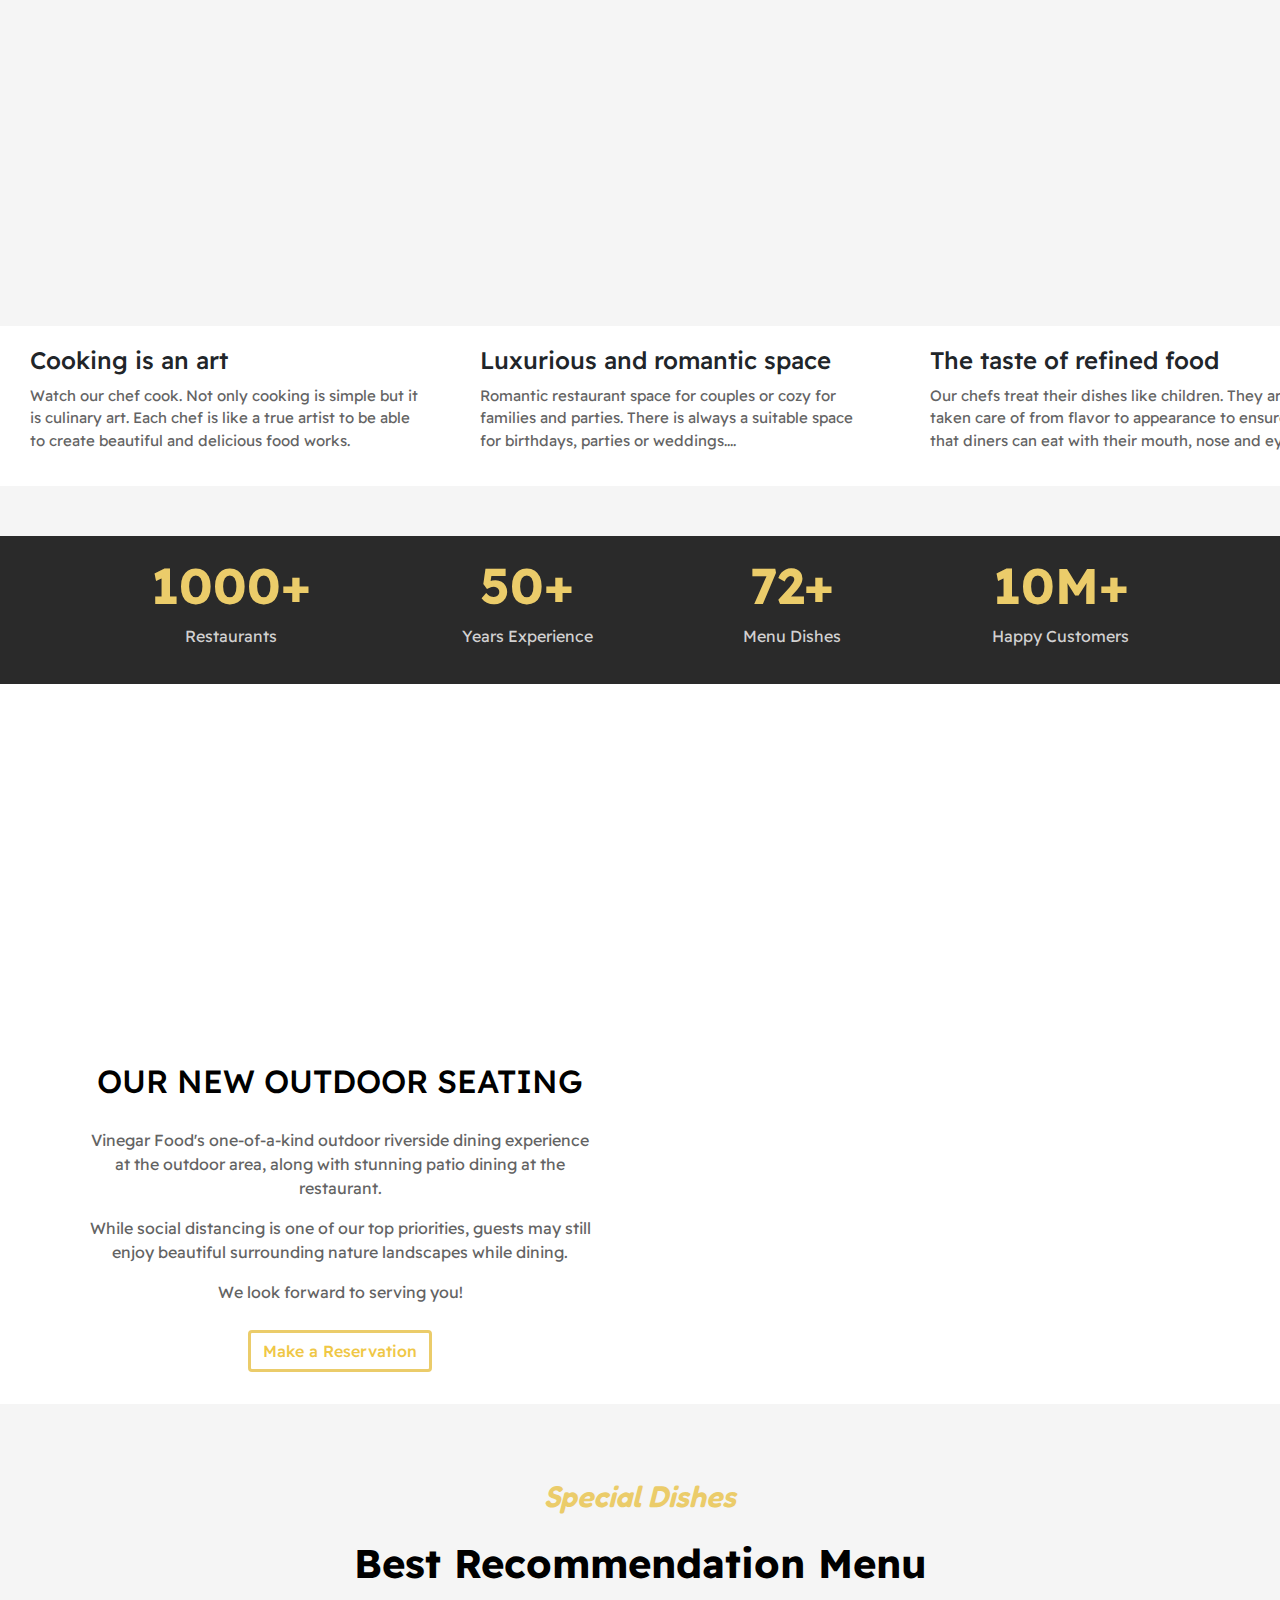
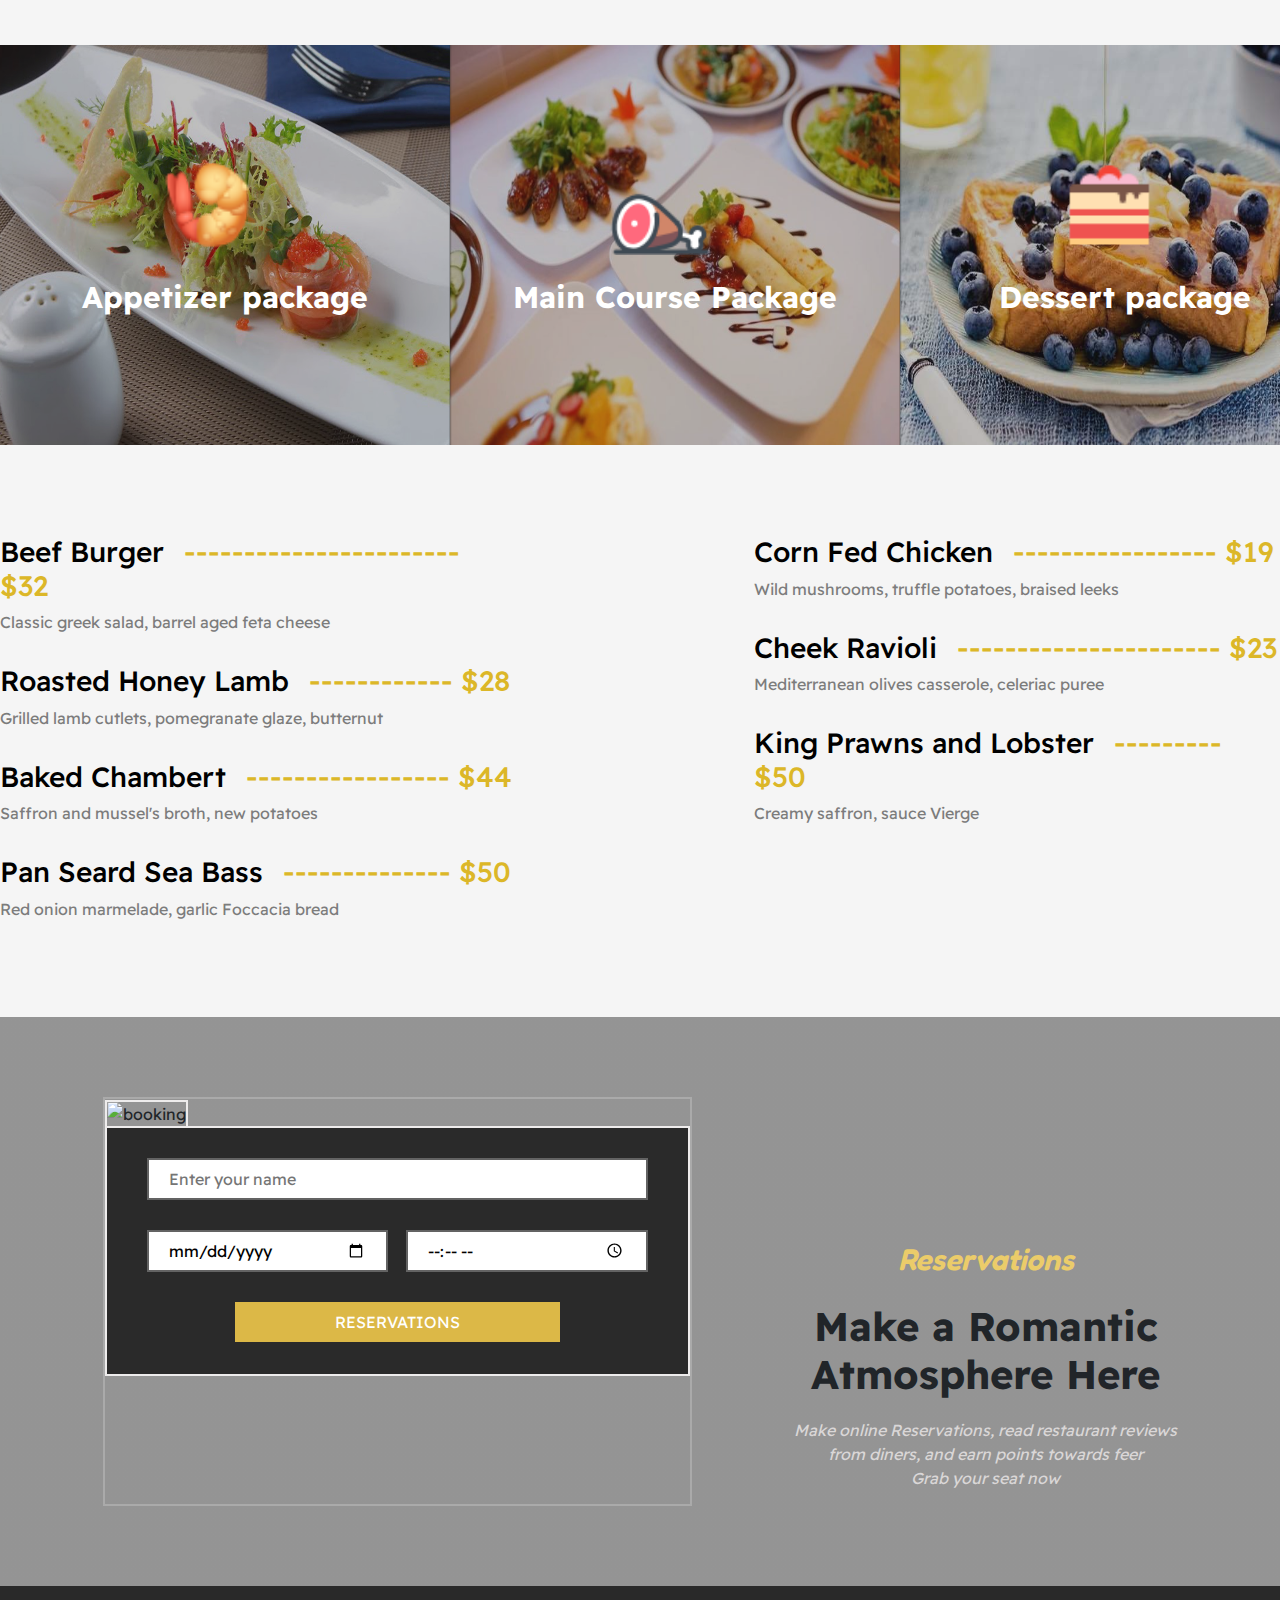
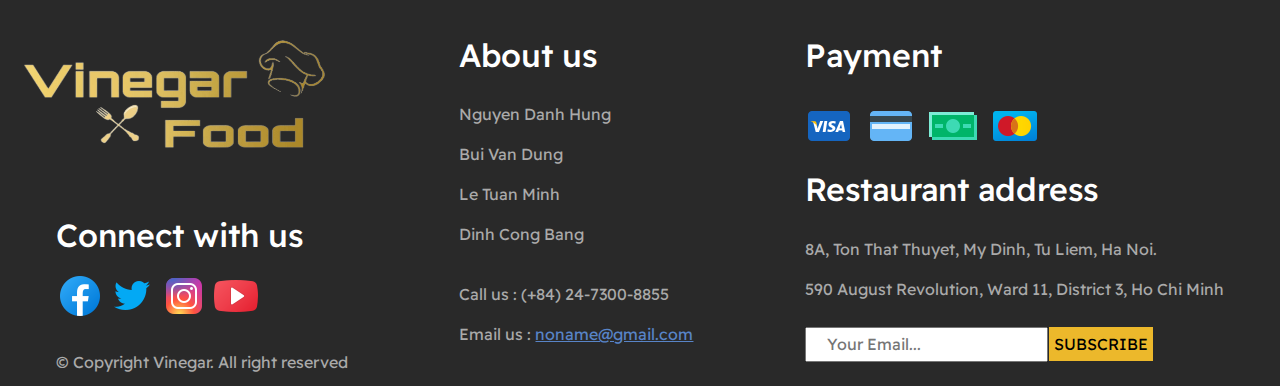
==== commit 893bcaf1: "Vinegar" ====
--- a/index.html
+++ b/index.html
@@ -5,93 +5,64 @@
     <title>Vinegar Food</title>
     <!--  Css and logo wed  -->
     <link rel="stylesheet" href="css/style.css">
-    <link rel="icon" href="img/Logo-main.png">
+    <link rel="icon" href="img/logo-main-new.png">
     <!--Font awesome icon-->
     <link rel="stylesheet" href="icon/fontawesome-free-5.15.4-web/css/all.css">
     <!--Google font-->
     <link rel="preconnect" href="https://fonts.googleapis.com">
     <link rel="preconnect" href="https://fonts.gstatic.com" crossorigin>
-    <link href="https://fonts.googleapis.com/css2?family=Readex+Pro:wght@300&display=swap" rel="stylesheet">
+    <link href="https://fonts.googleapis.com/css2?family=Readex+Pro:wght@200;300;400;500;600&display=swap" rel="stylesheet">
+    <link href="https://fonts.googleapis.com/css2?family=Fredoka:wght@500&display=swap" rel="stylesheet">
     <!--Boostrap Css-->
     <link rel="stylesheet" href="framework/bootstrap-5.1.3-dist/css/bootstrap.css">
 </head>
 <body>
-<!--Top Begin-->
-<div class="top-my top-my-active">
-    <div class="top-logo">
-        <a href="index.html"><img src="img/Logo-main.png" alt="Logo"></a>
-    </div>
-    <div class="top-navh">
-        <ul class="navh-link">
-            <li class="navh-item activeh"><a href="index.html">Home</a></li>
-            <li class="navh-item"><a href="meals.html">Meal</a></li>
-            <li class="navh-item"><a href="gallery.html">Gallery</a></li>
-            <li class="navh-item"><a href="awards.html">Awards</a></li>
-            <li class="navh-item"><a href="catering.html">Catering</a></li>
-            <li class="navh-item"><a href="about-us.html">About us</a></li>
-            <li class="navh-item more">
-                <a href="#">More</a>
-                <i class="fas fa-angle-down"></i>
-                <ul class="more-list">
-                    <li class="more-list-item active-bottom"><a href="feedback.html">Feedback</a></li>
-                    <li class="more-list-item active-bottom"><a href="contact-us.html">Contact us</a></li>
-                    <li class="more-list-item"><a href="recipe-of-the-month.html">Recipe of the month</a></li>
-                </ul>
-            </li>
+<!--HeaderBegin-->
+<div id="header">
+    <div class="header-nav">
+        <div id="header-search">
+            <form action="#">
+                <button><i class="fas fa-search"></i></button>
+                <label for="search-input-header">
+                    <input id="search-input-header" type="search" placeholder="Search here...">
+                </label>
+            </form>
+        </div>
+        <ul class="nav-list">
+            <li class="nav-item header-active"><a href="index.html">Home</a></li>
+            <li class="nav-item"><a href="meals.html">Meal</a></li>
+            <li class="nav-item"><a href="gallery.html">Gallery</a></li>
+            <li class="nav-item"><a href="awards.html">Awards</a></li>
+            <li class="nav-item"><a href="catering.html">Catering</a></li>
         </ul>
     </div>
-    <div class="top-user">
-        <img class="user-item" src="img/user-default.png" alt="User">
-        <p class="user-item">Mr.Adrew</p>
-        <div class="triangle"><i class="fas fa-caret-up "></i></div>
-        <div class="user-list">
-            <ul>
-                <li class="user-list-item"><i class="fas fa-user"></i><a href="#">Account</a></li>
-                <li class="user-list-item"><i class="fas fa-calendar-alt"></i><a href="#">My booking</a></li>
-                <li class="user-list-item"><i class="fas fa-cog"></i><a href="#">Setting</a></li>
-                <li class="user-list-item"><i class="far fa-question-circle"></i><a href="#">Support</a></li>
-                <li class="user-list-item"><i class="fas fa-sign-out-alt"></i><a href="#">Log out</a></li>
-            </ul>
-        </div>
-    </div>
-</div>
-<!--Top End-->
-
-<!--Welcome Begin-->
-<div class="welcome">
-    <div class="welcome-box">
-        <p class="welcome-text-small">The Luxury</p>
-        <h1 class="welcome-title">Welcome to Vinegar Food restaurant</h1>
-        <p class="welcome-comment">Restaurant Vinegar Food is the flagship brand of JADONS.Ltd which has spread its fragrance in this industry for a number of decades.</p>
-        <button class="button-show"><a href="#specialities">Show More</a><i class="fas fa-arrow-right"></i></button>
-    </div>
-</div>
-<!--Welcome End-->
-
-<!--Logo Cooperate Begin-->
-<div class="logo-cooperate">
-    <div>
-        <div class="logo-cooperate-item">
-            <i class="fab fa-amazon-pay"></i>
-        </div>
-        <div class="logo-cooperate-item">
-            <i class="fab fa-battle-net"></i>
-        </div>
-        <div class="logo-cooperate-item">
-            <i class="fab fa-behance-square"></i>
-        </div>
-        <div class="logo-cooperate-item">
-            <i class="fab fa-d-and-d-beyond"></i>
-        </div>
-        <div class="logo-cooperate-item">
-            <i class="fas fa-dice-d20"></i>
-        </div>
-    </div>
-</div>
-<!--Logo Cooperate End-->
+
+    <div id="header-logo">
+        <img src="img/logo-main-new.png" alt="logo">
+    </div>
+
+    <div class="header-nav">
+        <div id="header-button">
+            <div id="header-button-icon">
+                <a href="#"><i class="fab fa-facebook-square"></i></a>
+                <a href="#"><i class="fab fa-instagram"></i></a>
+                <a href="#"><i class="fab fa-twitter"></i></a>
+            </div>
+            <button><a href="reservation.html">Reservations</a></button>
+        </div>
+        <ul class="nav-list">
+            <li class="nav-item"><a href="about-us.html">About us</a></li>
+            <li class="nav-item"><a href="contact-us.html">Contact us</a></li>
+            <li class="nav-item"><a href="recipe-of-the-month.html">Recipes</a></li>
+            <li class="nav-item"><a href="feedback.html">Feedback</a></li>
+            <li class="nav-item"><a href="blog.html">Blog</a></li>
+        </ul>
+    </div>
+</div>
+<!--Header End-->
 
 <!--Slider Begin-->
-<div id="carouselExampleCaptions" class="carousel slide slider-main" data-bs-ride="carousel">
+<div id="carouselExampleCaptions" class="carousel slide slider-main slider" data-bs-ride="carousel">
     <div class="carousel-indicators">
         <button type="button" data-bs-target="#carouselExampleCaptions" data-bs-slide-to="0" class="active" aria-current="true" aria-label="Slide 1"></button>
         <button type="button" data-bs-target="#carouselExampleCaptions" data-bs-slide-to="1" aria-label="Slide 2"></button>
@@ -101,36 +72,36 @@
     </div>
     <div class="carousel-inner">
         <div class="carousel-item active">
-            <img src="img/slider-1.jpg" class="d-block w-100" alt="slider">
-            <div class="carousel-caption d-none d-md-block">
+            <img src="img/slider-2.jpg" class="d-block w-100" alt="slider">
+            <div class="carousel-caption d-none d-md-block title-slider">
+                <h5 class="fs-2 text-boder">Lobster with lemon sauce</h5>
+                <p class="text-boder">Some representative placeholder content for the first slide.</p>
+            </div>
+        </div>
+        <div class="carousel-item">
+            <img src="img/slider-1.jpg" class="d-block w-100 " alt="slider">
+            <div class="carousel-caption d-none d-md-block title-slider">
                 <h5 class="fs-2 text-boder">Beef mixed with sprouts</h5>
-                <p class="text-boder">Some representative placeholder content for the first slide.</p>
-            </div>
-        </div>
-        <div class="carousel-item">
-            <img src="img/slider-2.jpg" class="d-block w-100 " alt="slider">
-            <div class="carousel-caption d-none d-md-block">
-                <h5 class="fs-2 text-boder">Lobster with lemon sauce</h5>
                 <p class="text-boder">Some representative placeholder content for the second slide.</p>
             </div>
         </div>
         <div class="carousel-item">
             <img src="img/slider-3.jpg" class="d-block w-100 " alt="slider">
-            <div class="carousel-caption d-none d-md-block">
+            <div class="carousel-caption d-none d-md-block title-slider">
                 <h5 class="fs-2 text-boder">Beef steak New York</h5>
                 <p class="text-boder">Some representative placeholder content for the third slide.</p>
             </div>
         </div>
         <div class="carousel-item">
             <img src="img/slider-4.jpg" class="d-block w-100 " alt="slider">
-            <div class="carousel-caption d-none d-md-block">
+            <div class="carousel-caption d-none d-md-block title-slider">
                 <h5 class="fs-2 text-boder">Flava Chicken Burger</h5>
                 <p class="text-boder">Some representative placeholder content for the third slide.</p>
             </div>
         </div>
         <div class="carousel-item">
             <img src="img/slider-5.jpg" class="d-block w-100 " alt="slider">
-            <div class="carousel-caption d-none d-md-block">
+            <div class="carousel-caption d-none d-md-block title-slider">
                 <h5 class="fs-2 text-boder">Korean style pork roll</h5>
                 <p class="text-boder">Some representative placeholder content for the third slide.</p>
             </div>
@@ -187,18 +158,83 @@
 <!--Specialities End-->
 
 <!--Video Begin-->
-<div class="video">
-    <div class="video-box">
-        <video src="video/video-restaurant.mp4" controls loop></video>
-    </div>
-    <div class="video-title-box">
-        <p class="p-yelow"><i class="i-title">About us</i></p>
-        <h2>We always Serve You Better</h2>
-        <p>Scarlet is a relaxed restaurant and cafe in the heart of the West Village. We're open 7 days a week till
-            late, and we serve our menu from many country</p>
+<div id="video">
+    <div id="video-title">
+        <i class="i-title">Video</i>
+        <h2>See More About Us Through Video</h2>
+    </div>
+    <div id="video-box">
+        <div class="video-box-child">
+            <iframe class="video-item"
+                     src="https://www.youtube.com/embed/tJlzIJaokVY?start=3" title="YouTube video player"
+                     frameborder="0" allow="accelerometer; autoplay; clipboard-write; encrypted-media; gyroscope; picture-in-picture"
+                     allowfullscreen></iframe>
+            <div class="video-title-item">
+                <h4>Cooking is an art</h4>
+                <p>Watch our chef cook. Not only cooking is simple but it is culinary art.
+                    Each chef is like a true artist to be able to create beautiful and delicious food works.</p>
+            </div>
+        </div>
+        <div class="video-box-child">
+            <iframe class="video-item"
+                    src="https://www.youtube.com/embed/7LflO7chL0g?start=3"
+                    title="YouTube video player" frameborder="0" allow="accelerometer; autoplay; clipboard-write; encrypted-media; gyroscope; picture-in-picture"
+                    allowfullscreen></iframe>
+            <div class="video-title-item">
+                <h4>Luxurious and romantic space</h4>
+                <p>Romantic restaurant space for couples or cozy for families and parties.
+                    There is always a suitable space for birthdays, parties or weddings....</p>
+            </div>
+        </div>
+        <div class="video-box-child">
+            <iframe class="video-item"
+                    src="https://www.youtube.com/embed/NC9KlaxtfLg?start=9" title="YouTube video player"
+                    frameborder="0" allow="accelerometer; autoplay; clipboard-write; encrypted-media; gyroscope; picture-in-picture"
+                    allowfullscreen></iframe>
+            <div class="video-title-item">
+                <h4>The taste of refined food</h4>
+                <p>Our chefs treat their dishes like children. They are taken care of from flavor to
+                    appearance to ensure that diners can eat with their mouth, nose and eyes.</p>
+            </div>
+        </div>
     </div>
 </div>
 <!--Video End-->
+
+<!--Achievement Begin-->
+<div id="achievement">
+    <div class="achievement-item">
+        <h3>1000+</h3>
+        <p>Restaurants</p>
+    </div>
+    <div class="achievement-item">
+        <h3>50+</h3>
+        <p>Years Experience</p>
+    </div>
+    <div class="achievement-item">
+        <h3>72+</h3>
+        <p>Menu Dishes</p>
+    </div>
+    <div class="achievement-item">
+        <h3>10M+</h3>
+        <p>Happy Customers</p>
+    </div>
+</div>
+<!--Achievement End-->
+
+<!--Outdoor Begin-->
+<div id="outdoor">
+    <div>
+        <h2>OUR NEW OUTDOOR SEATING</h2>
+        <p class="p-outdoor-first">Vinegar Food's one-of-a-kind outdoor riverside dining experience at the outdoor area,
+            along with stunning patio dining at the restaurant.</p>
+        <p>While social distancing is one of our top priorities, guests may still enjoy
+            beautiful surrounding nature landscapes while dining.</p>
+        <p>We look forward to serving you!</p>
+        <a href="#" class="btn">Make a Reservation</a>
+    </div>
+</div>
+<!--Outdoor End-->
 
 <!--Special Dishes Begin-->
 <div class="special-dishes">
@@ -294,37 +330,34 @@
 <!--Special Dishes End-->
 
 <!-- Booking Begin  -->
-<div class="booking">
-    <div class="a">
-        <!-- right  -->
-        <div class="column-book-left">
-            <img src="img/img booking r.png" alt="booking" >
-            <div class="book">
-                <form class="b">
-                    <div class="enter" >
-                        <input type="text"  placeholder="Enter your name" />
-                        <input type="text"  placeholder="Enter your phone number" />
-                    </div>
-                    <div class="enter">
-                        <input type="date" id="userDate" />
-                        <input type="time" id="userClock" />
-                    </div>
-                </form>
-                <button class="button btn-warning"> Book Now </button>
-            </div>
-        </div>
-    </div>
-
-    <div class="a">
-        <!--left-->
-        <div class="column-book-right">
-            <i class="i-title">Reservation</i>
-            <h2 class="center-b"><Strong >Make a Romantic <br> Atmosphere Here</Strong></h2>
-            <p class="center-c">Make online Reservations, read restaurant reviews <br>
-                from diners, and earn points towards feer meals.  <br>
-                Grab your seat now
-            </p>
-        </div>
+<div id="booking">
+    <div id="booking-form">
+        <img src="img/booking-index.jpg" alt="booking" >
+        <form action="reservation.html" method="post">
+            <div class="booking-index-box booking-index-name">
+                <label for="name-booking-index">
+                    <input type="text" id="name-booking-index" placeholder="Enter your name" required pattern="[a-zA-Z]+">
+                </label>
+            </div>
+            <div class="booking-index-box booking-index-box-2" >
+                <label for="date-booking-index">
+                    <input type="date" id="date-booking-index" required>
+                </label>
+                <label for="time-booking-index">
+                    <input type="time" id="time-booking-index" required>
+                </label>
+            </div>
+            <div id="button-booking-index">
+                <input type="submit" value="Reservations">
+            </div>
+        </form>
+    </div>
+    <div id="booking-title">
+        <i class="i-title">Reservations</i>
+        <h2>Make a Romantic <br> Atmosphere Here</h2>
+        <p><i>Make online Reservations, read restaurant reviews <br>
+              from diners, and earn points towards feer <br>
+               Grab your seat now</i></p>
     </div>
 </div>
 <!-- Booking End  -->
@@ -332,7 +365,7 @@
 <!-- Footer begin -->
 <div class="footer">
     <div class="footer-row-1">
-        <img src="img/Logo-main.png" alt="logo"/>
+        <img src="img/logo-main-new.png" alt="logo"/>
         <div class="connect">
             <h2 class="footer-title">Connect with us</h2>
             <div class="connect-icon">
@@ -376,6 +409,14 @@
                 <p>590 August Revolution, Ward 11, District 3, Ho Chi Minh</p>
             </div>
         </div>
+        <div id="sub-email">
+            <form action="#">
+                <label for="input-footer">
+                    <input id="input-footer" type="email" placeholder="Your Email...">
+                </label>
+                <button>Subscribe</button>
+            </form>
+        </div>
     </div>
 </div>
 <!-- Footer end  -->
--- a/css/style.css
+++ b/css/style.css
@@ -1,305 +1,249 @@
+* {
+    font-family: 'Readex Pro', sans-serif;
+}
 html,
 body {
     height: 100%;
-    font-family: 'Readex Pro', sans-serif;
 }
 body {
     width: 100%;
     margin: 0;
     box-sizing: border-box;
-    background-color: #e7e1e1;
     position: relative;
-}
-
-/*Index begin*/
-/*Top Begin*/
-.top-my {
-    width: 100%;
-    height: 120px;
-    display: flex;
-}
-.top-my-active {
+    background-color: #f1f1f1;
+}
+/*Header Begin*/
+#header {
+    width: 100%;
+    display: flex;
+    justify-content: center;
+    padding-top: 20px;
+    background-color: #2a2a2a;
+    z-index: 10;
+    position: fixed;
+    top: 0;
+    box-shadow: 0 0 30px 2px #343333;
+}
+.header-nav{
+    display: flex;
+    flex-direction: column;
+    justify-content: space-between;
+}
+.nav-list {
+    display: flex;
+    margin: 0;
+    padding-left: 0;
+}
+.nav-item {
+    list-style: none;
+    padding: 16px 20px;
+    align-content: center;
+    border-bottom: transparent solid 3px;
+    transition: all 0.5s ease-in-out;
+    margin: 0 1px;
+}
+.nav-item a {
+    color: white;
+    text-decoration: none;
+    text-transform: uppercase;
+    font-weight: 500;
+}
+.nav-item:hover {
+    border-bottom: #ebcc6a solid 3px;
+}
+.nav-item:hover a {
+    color: #ebcc6a;
+}
+#header-logo {
+    padding: 0 30px;
+}
+#header-logo img {
+    width: 190px;
+    height: 100px;
+}
+#header-search {
+    margin-left: 25px;
+}
+#header-search form button {
+    padding: 8px 15px;
+    position: relative;
+    right: -5px;
+    border: #ebcc6a solid 2px;
+    background-color: #2a2a2a;
+    border-right: transparent;
+    border-bottom-left-radius: 3px;
+    border-top-left-radius: 3px;
+}
+#header-search form button i {
+    color: white;
+}
+#header-search form input {
+    padding: 8px 20px;
+    border: #ebcc6a solid 2px;
+    border-left: transparent;
+    outline: none;
+    border-bottom-right-radius: 3px;
+    border-top-right-radius: 3px;
+    background-color: #2a2a2a;
+    color: #eeebeb;
+}
+#header-search form input::placeholder {
+    color: #b2afaf;
+}
+#header-button {
+    display: flex;
+    margin-right: 25px;
+    justify-content: right;
+}
+#header-button button {
+    padding: 8px 24px;
+    outline: none;
+    border: #ebcc6a 2px solid;
+    border-radius: 3px;
+    background-color: #2a2a2a;
+    text-transform: uppercase;
+    font-weight: 500;
+    transition: background-color 325ms ease;
+}
+#header-button button a {
+    color: white;
+    text-decoration: none;
+}
+#header-button button:hover {
+    background-color: #eec751;
+    border: white solid 2px;
+}
+#header-button-icon {
+    margin-top: 12px;
+    margin-right: 10px;
+}
+#header-button-icon i {
+    color: white;
+    padding: 0 5px;
+    font-size: 25px;
+}
+#header-button-icon a:hover i {
+    transition: all 0.3s ease;
+    color: rgba(255,255,255,0.6);
+}
+.header-active {
+    border-bottom: #ebcc6a solid 3px;
+}
+.header-active a {
+    color: #ebcc6a;
+}
+/*Slider Begin*/
+.slider {
+    margin-top: 123px;
+}
+.text-boder {
+    z-index: 6;
+}
+.carousel-item img {
+    width: 100%;
+    height: 650px;
+    object-fit: cover;
+}
+/*Slider End*/
+
+/*Achievement Begin*/
+#achievement {
+    display: flex;
+    justify-content: space-evenly;
+    text-align: center;
+    padding: 20px 0;
+    background-color: #2a2a2a;
+}
+.achievement-item h3 {
+    color: #ebcc6a;
+    font-size: 50px;
+    font-weight: bold;
+}
+.achievement-item p {
+    color: #d2d1d1;
+}
+/*AchievementEnd*/
+
+/*Outdoor Begin*/
+#outdoor {
+    width: 100%;
+    height: 720px;
+    background-image: url("../img/outdoor-restaurant.jpg");
+    background-size: cover;
+    text-align: center;
+    position: relative;
+}
+#outdoor div {
+    width: 600px;
+    height: 380px;
+    background-color: white;
+    padding: 48px 48px 20px 48px;
     position: absolute;
-}
-.top-background-active {
-    background-color: #342c24;
-}
-/* Logo*/
-.top-logo {
-    margin-left: 30px;
-}
-.top-logo img {
-    width: 180px;
-    height: 130px;
-}
-
-/*Nav*/
-.top-navh {
-    margin-top: 30px;
-    margin-left: 30px;
-}
-.navh-link {
-    display: flex;
-}
-.navh-item {
-    list-style: none;
-    padding: 10px 20px;
-    text-align: center;
-    padding-bottom: -20px;
-    border-radius: 8px;
-    width: 130px;
-    height: 50px;
-    margin-left: 3px;
-}
-.navh-item a {
-    text-decoration: none;
-    font-size: 18px;
-    color: white;
-    text-transform: uppercase;
-    font-weight: 400;
-}
-.navh-item:hover > a{
-    color: #d59b49;
-}
-.navh-item i {
-    color: white;
-    font-size: 18px;
-}
-.navh-item:hover i {
+    top: 330px;
+    left: 40px;
+}
+#outdoor div h2 {
     color: black;
 }
-.activeh {
-    color: #d59b49;
-}
-.activeh a {
-    color: #d59b49;
-}
-
-/*!*More*!*/
-.more-list {
-    background-color: #f5e8c2;
-    text-align: left;
-    width: 200px;
-    height: 165px;
-    display: none;
-    z-index: 2;
-    border-radius: 10px;
-    box-shadow: 0 0 10px #888888;
-    position: absolute;
-    right: 246px;
-    top: 80px;
-}
-.more-list-item {
-    list-style: none;
-    line-height: 3;
-    margin-left: -20px;
-    width: 200px;
-    position: relative;
-    left: -12px;
-}
-.more-list-item  a{
-    color: black;
+#outdoor div p {
+    color: #636363;
+}
+#outdoor .p-outdoor-first {
+    padding-top: 20px;
+}
+#outdoor div a {
+    border: 3px solid #ebcc6a;
+    color: #efc746;
     font-weight: 500;
-    text-decoration: none;
-    text-transform: none;
-    margin-left: 20px;
-}
-.navh-link li:hover i  {
-    color: #d59b49;
-}
-.more-list-item a:hover {
-    color: black;
-}
-.active-bottom {
-    border-bottom: #aaaaaa solid 1px;
-}
-.more-list-item:hover {
-    background-color: #d9d7d5;
-    border-radius: 10px;
-}
-.navh-link > .more:hover > .more-list {
-    display: block;
-}
-.active-icon-more {
-    color: #d59b49 !important;
-}
-/*User*/
-.top-user {
-    display: flex;
-    position: relative;
-    right: -100px;
-    top: 20px;
-}
-.top-user img {
-    width: 60px;
-    height: 60px;
-    border-radius: 50px;
-    border: #b09032 solid 5px;
-}
-.top-user p {
-    color: white;
-    font-size: 18px;
-    margin-left: 15px;
-    margin-top: 18px;
-}
-.user-list {
-    background-color: white;
-    width: 180px;
-    height: 276px;
-    position: absolute;
-    top: 77px;
-    left: 13px;
-    z-index: 3;
-    display: none;
-    box-shadow: 0 0 10px #888888;
-}
-.user-list ul {
-    position: absolute;
-    left: -32px;
-}
-.user-list-item {
-    list-style: none;
-    border-bottom: #aaaaaa solid 1px;
-    font-size: 18px;
-    line-height: 3;
-    width: 180px;
-}
-.user-list-item a {
-    text-decoration: none;
-    color: black;
-    padding-left: 20px;
-}
-.user-list-item i {
-    padding-left: 20px;
-}
-.triangle {
-    font-size: 60px;
-    color: white;
-    position: relative;
-    top: 20px;
-    left: -140px;
-    z-index: 2;
-    display: none;
-}
-.top-user:hover .triangle {
-    display: block;
-}
-.top-user:hover .user-list {
-    display: block;
-}
-.user-list .user-list-item:hover {
-    background-color: #d9d7d5;
-}
-/*Top End*/
-
-
-/*Welcome Begin*/
-.welcome {
-    width: 100%;
-    height: 100vh;
-    background-image: linear-gradient(0deg, rgba(28,26,24,0.7), rgba(28,26,24,0.7))
-    ,url("https://znews-photo.zadn.vn/w660/Uploaded/tmuitg/2016_10_13/12.jpg");
-    background-repeat: no-repeat;
-    background-size: 100% auto;
-    display: flex;
-    flex-direction: column;
-    justify-content: space-around;
-    text-align: center;
-}
-.welcome-text-small {
-    font-size: 25px;
-    color: white;
-    margin-top: 30px;
-}
-.welcome-title {
-    font-size: 70px;
-    color: white;
-    margin-top: 30px;
-}
-.welcome-comment {
-    font-size: 20px;
-    font-weight: 100;
-    color: #C2BFBFFF;
-    margin-top: 30px;
-}
-.button-show {
-    background-color: #dfae67;
-    font-weight: bold;
-    font-size: 25px;
-    padding: 10px 20px;
-    border: whitesmoke solid 2px;
-    border-radius: 10px;
-    margin-top: 40px;
-}
-.button-show a {
-    text-decoration: none;
-    color: black;
-}
-.button-show i {
-    padding-left: 10px;
-}
-.button-show:hover {
-    background-color: #eccda2;
-}
-.button-show a:hover {
-    color: black;
-}
-/*Welcome End*/
-
-
-/*Logo Cooperate Begin*/
-.logo-cooperate {
-    width: 100%;
-    height: 140px;
-    background-color: #1d1710;
-}
-.logo-cooperate div {
-    display: flex;
-    justify-content: space-around;
-}
-.logo-cooperate-item {
-    margin-top: 30px;
-    font-size: 80px;
-    color: #aaaaaa;
-}
-/*Logo Cooperate End*/
-
+    margin-top: 10px;
+    transition: background-color 325ms ease;
+}
+#outdoor div a:hover {
+    background-color: #ebcc6a;
+    color: white;
+}
+/*Outdoor End*/
 
 /*Specialities Begin*/
 #specialities {
     width: 100%;
-    height: 720px;
     display: flex;
     flex-direction: column;
     justify-content: center;
     text-align: center;
-    background-image: linear-gradient(180deg, #302c27, #17140f);
+    background: #f5f5f5;
+    padding: 90px 0;
 }
 .spe-title h2 {
-    font-size: 50px;
-    color: white;
+    font-size: 40px;
+    color: black;
     font-weight: bold;
-    letter-spacing: 4px;
+    padding-top: 20px;
 }
 .i-title {
-    font-family: 'Caveat', cursive;
-    color: #dfae67;
-    font-size: 25px;
+    font-family: 'Fredoka', sans-serif !important;
+    color: #ebcc6a;
+    font-size: 30px;
+    font-weight: 600;
 }
 .spe-card {
     display: flex;
-    justify-content: space-around;
+    justify-content: space-evenly;
     margin-top: 40px;
     cursor: pointer;
 }
 .spe-card-item {
     width: 300px;
     height: 330px;
+    background-image: linear-gradient(0deg, #f7d347, #f9e9aa);
+    border-radius: 10px;
+    transition: all 1s linear;
+    box-shadow: 0 0 50px 5px #c5c5c5;
 }
 .spe-card-item .spe-icon {
     width: 70px;
     height: 70px;
-    background-color: #37332d;
+    background-color: #f3e4ce;
     border-radius: 50px;
     margin: 50px auto auto auto;
 }
@@ -309,194 +253,148 @@
     height: 45px;
 }
 .spe-card-item h3 {
-    color: white;
+    color: black;
     font-size: 22px;
     margin-top: 20px;
 }
 .spe-card-item p {
-    color: #aaaaaa;
+    color: #4f4e4e;
     margin: 25px 40px;
     line-height: 1.8;
 }
 .spe-card-item:hover {
-    background-image: linear-gradient(0deg, #f7d347, #f9e9aa);
-    border-radius: 5px;
-}
-.spe-card-item:hover p ,.spe-card-item:hover h3{
-    color: black;
-}
-.spe-card-item:hover .spe-icon {
-    background-color: #f3e4ce;
+    background-image: linear-gradient(0deg,rgba(247,211,71,0.9), rgba(249,233,170,0.9));
 }
 /*Specialities End*/
 
 /*Video Begin*/
-.video {
-    width: 100%;
-    height: 750px;
-    position: relative;
-    background-image: linear-gradient(0deg,rgba(28,26,24,0.8), rgba(28,26,24,0.8) )
-    ,url("../img/vegetable.jpg");
+#video {
+    background-color: #f5f5f5;
+    padding-bottom: 50px;
+}
+#video-title {
+    text-align: center;
+}
+#video-title h2 {
+    font-size: 40px;
+    font-weight: bold;
+    padding-top: 20px;
+}
+#video-box {
+    display: flex;
+    justify-content: space-evenly;
+    padding-top: 40px;
+}
+.video-item {
+    width: 450px;
+    height: 315px;
+}
+.video-title-item {
+    width: 450px;
+    height: 160px;
+    background-color: white;
+}
+.video-title-item h4 {
+    padding-top: 20px;
+}
+.video-title-item p {
+    padding-top: 10px;
+    color: #636363;
+    font-size: 15px;
+}
+.video-title-item h4 ,.video-title-item p {
+    margin: 0 30px;
+}
+/*Video End*/
+
+
+/* Booking Begin  */
+#booking{
+    width: 100%;
+    padding: 80px 0;
+    display: flex;
+    justify-content: space-evenly;
+    background-image: linear-gradient(0deg, rgba(42,42,42,0.5), rgba(42,42,42,0.5))
+    ,url("../img/back-booking-index.jpg");
     background-size: cover;
 }
-.video-box {
-    padding-top: 94px;
-    margin-left: 350px;
-}
-.video-box video {
-    width: 1000px;
-    height: auto;
-    border: white solid 5px;
-}
-.video-title-box {
-    position: absolute;
-    width: 400px;
-    height: 280px;
-    background-color: #2c3034;
-    top: 450px;
-    left: 150px;
-    border-radius: 5px;
-    border: white 1px solid;
-}
-.video-title-box h2 ,.video-title-box p {
+#booking-form {
+    border: #aaaaaa solid 2px;
+}
+#booking-form img {
+    width: 585px;
+    height: 230px;
+    object-fit: cover;
+    border: 2px solid #eeecec;
+    border-bottom: transparent;
+}
+#booking-form form {
+    width: 585px;
+    height: 250px;
+    padding: 0 40px;
+    background-color: #2a2a2a;
+    display: flex;
+    flex-direction: column;
+    border: 2px solid #eeecec;
+}
+#booking-form form div {
+    padding-top: 30px;
+}
+.booking-index-box input {
+    padding: 7px 20px;
+    outline: none;
+    border: #636363 solid 2px;
+}
+.booking-index-name label {
+    display: flex;
+    flex-direction: column;
+}
+.booking-index-name input{
+    flex: 1;
+}
+.booking-index-box-2 {
+    display: flex;
+}
+.booking-index-box-2 label {
+    flex: 1;
+}
+.booking-index-box-2 label input {
+    width: 241.6px;
+}
+#email-booking-index ,#time-booking-index {
+    margin-left: 8.9px;
+}
+#button-booking-index {
+    display: flex;
+    flex-direction: column;
+    align-items: center;
+}
+#button-booking-index input {
+    padding: 8px 100px;
+    background-color: #dcb847;
+    outline: none;
+    color: white;
+    text-transform: uppercase;
+    border: none;
+}
+#booking-title {
     text-align: center;
-}
-.video-title-box .p-yelow {
-    margin-top: 40px;
-}
-.video-title-box h2 {
-    color: white;
-}
-.video-title-box p {
-    color: #aaaaaa;
-    margin: 0 30px;
-}
-
-/*Video End*/
-
-
-/* Booking Begin  */
-.booking{
-    align-items: center;
-    display: flex;
-    height: 580px;
-    text-align: center;
-    border-bottom: #aaaaaa 1px solid;
-    background-image: linear-gradient(0,rgba(0,0,0,0.8),rgba(0,0,0,0.9))
-    ,url("../img/booking-background.png");
-    background-size: cover;
-}
-.book {
-    background-color: #342c24;
-    border-top: solid 1px #aaaaaa;
-}
-.column-book-left{
-    float: right;
-    width: 550px;
-    height: 450px;
-    border: 5px double rgb(255, 255, 255);
-}
-
-.column-book-left img {
-    width :100%;
-}
-
-.enter{
-    padding: 30px 20px 0 0;
-}
-
-.enter input{
-    margin-left: 30px;
-}
-
-.button{
-    margin-top: 33px;
-    background-color: blanchedalmond;
-    width: 200px;
-    text-align: center;
-    font-size: 24px;
-    margin-bottom: 10px;
-}
-
-.column-book-right{
-    align-items: center;
-    margin:  90px 20px 90px 0;
-    color: floralwhite;
-}
-
-.a{
-    width: 50%;
-}
-.center-b {
-    padding-top: 20px;
-}
-.center-c {
-    padding-top: 10px;
-    color: #aaaaaa;
+    margin-top: 140px;
+}
+#booking-title h2 {
+    font-size: 40px;
+    font-weight: bold;
+    margin: 20px 0;
+}
+#booking-title p {
+    color: #dad7d7;
 }
 /* Booking End  */
-
-/* Footer begin  */
-.footer {
-    width: 100%;
-    height: 400px;
-    background-color: #1d1710;
-    display: flex;
-    justify-content: space-around;
-}
-.footer > div {
-    margin-top: 30px;
-}
-.footer-row-1 > img {
-    width: 300px;
-    height: 200px;
-    margin-left: -40px;
-}
-.footer-row-2 , .footer-row-3 {
-    padding-top: 20px;
-}
-.footer-title {
-    color: #dad9d9;
-}
-.connect-icon {
-    padding-top: 10px;
-}
-.footer-copyright {
-    padding-top: 30px;
-}
-.footer-sdt-email > p , .connect p
-, .r-address p,.footer-list-name p{
-    color: #aaaaaa;
-}
-.footer-list-name,.footer-sdt-email
-,.payment-icon, .footer-location{
-    padding-top: 20px;
-}
-.payment-icon {
-    margin-left: -10px;
-}
-.payment-icon img {
-    margin-left: 10px;
-}
-.r-address {
-    padding-top: 30px;
-}
-.footer-sdt-email p a {
-    color: #5884c7;
-}
-/* Footer end  */
-
-/*Slider Begin*/
-.text-boder {
-    -webkit-text-stroke-width: 0.3px;
-    -webkit-text-stroke-color: black;
-}
-/*Slider End*/
 
 /*Special Dishes Begin*/
 .special-dishes {
     width: 100%;
-    background-image: linear-gradient(180deg, #302c27, #17140f);
+    background-color: #f5f5f5;
 }
 .dishes-title {
     text-align: center;
@@ -504,8 +402,10 @@
     padding-bottom: 50px;
 }
 .dishes-title h2 {
-    color: white;
+    color: black;
     padding-top: 20px;
+    font-size: 40px;
+    font-weight: bold;
 }
 .dishes-combo {
     display: flex;
@@ -524,14 +424,14 @@
     padding-bottom: 80px;
 }
 .menu-list h3 {
-    color: white;
+    color: black;
 }
 .menu-list h3 span {
-    color: #d7a863;
+    color: #dcb728;
     margin-left: 20px;
 }
 .menu-list p {
-    color: #aaaaaa;
+    color: #7c7c7c;
 }
 .menu-list div {
     margin-top: 30px;
@@ -556,8 +456,9 @@
     flex-direction: column;
     justify-content: center;
     align-content: center;
-    background-image: linear-gradient(360deg,rgba(0,0,0,0.6),rgba(0,0,0,0.6));
+    background-color: rgba(42,42,42,0.3);
     z-index: 3;
+    transition: all 0.5s linear;
 }
 .dishes-icon img {
     margin-bottom: 20px;
@@ -572,20 +473,21 @@
     text-align: center;
 }
 .dishes-blur:hover .dishes-icon {
-    display: none;
+    opacity: 0;
 }
 
 .menu-package {
     width: 300px;
     height: 180px;
-    background-color: #e1b77a;
+    background-image: linear-gradient(to left top, #f7d347, #f9e9aa);
     position: absolute;
     bottom: 0;
     right: 0;
     border-top: solid black 2px;
     border-left: solid black 2px;
-    display: none;
+    opacity: 0;
     z-index: 3;
+    transition: all 0.5s linear;
 }
 .menu-package h4 , .menu-package ul{
     margin-left: 25px;
@@ -607,20 +509,90 @@
     margin-bottom: 5px;
 }
 .dishes-blur:hover .menu-package {
-    display: block;
+    opacity: 1;
 }
 /*Special Dishes End*/
 
+/* Footer begin  */
+.footer {
+    width: 100%;
+    height: 400px;
+    background-color: #292929;
+    display: flex;
+    justify-content: space-around;
+}
+.footer > div {
+    margin-top: 30px;
+}
+.footer-row-1 > img {
+    width: 320px;
+    height: 130px;
+    margin-left: -40px;
+    margin-top: 20px;
+}
+.footer-row-2 , .footer-row-3 {
+    padding-top: 20px;
+}
+.footer-title {
+    color: white;
+}
+.connect {
+    padding-top: 50px;
+}
+.connect-icon {
+    padding-top: 10px;
+}
+.footer-copyright {
+    padding-top: 30px;
+}
+.footer-sdt-email > p , .connect p
+, .r-address p,.footer-list-name p{
+    color: #aaaaaa;
+}
+.footer-list-name,.footer-sdt-email
+,.payment-icon, .footer-location{
+    padding-top: 20px;
+}
+.payment-icon {
+    margin-left: -10px;
+}
+.payment-icon img {
+    margin-left: 10px;
+}
+.r-address {
+    padding-top: 20px;
+}
+.footer-sdt-email p a {
+    color: #5884c7;
+}
+#sub-email {
+    padding-top: 10px;
+}
+#sub-email form input {
+    height: 35px;
+    outline: none;
+    padding: 1px 2px 1px 20px;
+}
+#sub-email form button {
+    background-color: #ecb82b;
+    outline: none;
+    text-transform: uppercase;
+    border: none;
+    padding: 5px;
+    margin-left: -3px;
+}
+/* Footer end  */
 
 /*Index End*/
 
 
-/*About Begin*/
+/*Contact us Begin*/
 /*map*/
 .map {
     position: relative;
     width: 100%;
     height: 800px;
+    margin-top: 123px;
 }
 .map-box {
     position: absolute;
@@ -629,8 +601,8 @@
     transform: translate(-50%,-50%);
 }
 .map h1 {
-    /*color: white;*/
     margin-bottom: 30px;
+    font-weight: 600;
 }
 
 /*contact comment*/
@@ -638,7 +610,7 @@
     width: 100%;
     height: 550px;
     display: flex;
-    justify-content: space-around;
+    justify-content: space-evenly;
 }
 .contact-box p , .comment-box p {
     width: 420px;
@@ -653,11 +625,11 @@
     height:80px;
     margin-top: 20px;
     border-radius: 8px;
-    box-shadow: 1px 7px 20px 0 #aaaaaa;
+    background-color: #ecebeb;
 }
 .infor-item div i {
     font-size: 35px;
-    color: #aaaaaa;
+    color: #636363;
     margin-top: 20px;
     margin-left: 25px;
 }
@@ -666,17 +638,19 @@
     margin-top: 15px;
 }
 .infor-text span {
-    color: #aaaaaa;
+    color: #636363;
 }
 .infor-text p {
     font-size: 20px;
     color: black;
-    font-weight: 500;
-}
-
+    font-weight: 600;
+}
 .comment-box p {
     margin-bottom: 38px;
     margin-top: 10px;
+}
+.contact-box h2 , .comment-box h2 {
+    font-weight: 600;
 }
 .comment-input input , .comment-form textarea {
     outline: none;
@@ -701,4 +675,796 @@
     outline: none;
     border: none;
 }
-/*About End*/+/*Contact us End*/
+
+
+/*Blog Begin*/
+#blog {
+    width: 100%;
+    display: flex;
+    justify-content: space-evenly;
+    padding-top: 80px;
+    margin-top: 123px;
+}
+.col-list > div {
+    margin-bottom: 55px;
+}
+.search-title .search-box {
+    position: relative;
+}
+.search-box button {
+    padding: 7px 12px;
+    position: relative;
+    right: -7px;
+    border: 1px solid #636363;
+    border-right: transparent;
+    background-color: white;
+}
+.search-box input {
+    width: 280px;
+    height: 40px;
+    padding: 1px 2px 1px 35px;
+    border: 1px solid #636363;
+    border-left: transparent;
+    outline: none;
+}
+.list-title-p {
+    margin-top: 14px;
+}
+.list-title-p p {
+    color: #636363;
+    cursor: pointer;
+}
+.list-title-p p:hover {
+    color: #1c1b1b;
+}
+.list-post-item {
+    display: flex;
+    margin-bottom: 30px;
+    cursor: pointer;
+}
+.post-item-first {
+    margin-top: 25px;
+}
+.list-post-item div img {
+    width: 80px;
+    height: 80px;
+    object-fit: cover;
+}
+.date-post {
+    margin-left: 16px;
+}
+.date-post h6 {
+    width: 200px;
+    padding-top: 5px;
+}
+.date-post h6 a {
+    color: black;
+    text-decoration: none;
+}
+.p-span {
+    color: #e7ab3c;
+    font-weight: 700;
+    font-size: 14px;
+    letter-spacing: 2px;
+}
+.p-span span {
+    color: #636363;
+    font-size: 12px;
+    font-weight: 400;
+}
+.col-post {
+    display: flex;
+}
+.col-post-item {
+    padding: 0 15px;
+    margin-bottom: 30px;
+    cursor: pointer;
+}
+.col-post-item img {
+    width: 420px;
+    height: 280px;
+    object-fit: cover;
+}
+.col-post-item h4 {
+    padding-top: 20px;
+    margin-bottom: 16px;
+}
+.col-post-item h4 a {
+    text-decoration: none;
+    color: black;
+}
+#loading {
+    width: 100%;
+    padding: 30px 0 ;
+    margin-left: 870px;
+    margin-bottom: 30px;
+}
+#loading i {
+    font-size: 20px;
+    margin-right: 10px;
+}
+#loading a {
+    font-size: 20px;
+    text-decoration: none;
+    color: black;
+    font-weight: 600;
+    padding-bottom: 10px;
+    border-bottom: 3px solid #e7ab3c;
+}
+.share-box a {
+    margin-right: 20px;
+}
+.share-box h4 {
+    margin-bottom: 20px;
+}
+/*Blog End*/
+
+
+/*Meal Begin*/
+.menu-top {
+    display: flex;
+    justify-content: space-between;
+    margin-top: 123px;
+}
+.menu-welcome {
+    padding-left: 80px;
+    padding-top: 70px;
+    height: 400px;
+    position: relative;
+    background-image: url("../img/back-menu.jpg");
+    background-repeat: no-repeat;
+    background-size: cover;
+    background-color: #ebcc6a;
+}
+#menu-welcome-1 {
+    margin-left: 30px;
+}
+#menu-welcome-1 span , #menu-welcome-2 span {
+    color: #aaaaaa;
+    font-weight: 400;
+    text-transform: uppercase;
+    font-size: 14px;
+}
+#menu-welcome-1 h2 {
+    font-size: 40px;
+    padding-top: 10px;
+}
+#menu-welcome-1 button {
+    border-radius: 5px;
+    outline: none;
+    border: none;
+    padding: 10px 30px;
+    margin-top: 20px;
+    font-weight: 500;
+    background-color: white;
+    transition: all 0.2s linear;
+}
+#menu-welcome-1 button a {
+    text-decoration: none;
+    color: black;
+    text-transform: uppercase;
+}
+#menu-welcome-1 button:hover {
+    background-color: #e5e3e3;
+}
+#menu-welcome-2 {
+    width: 550px;
+    height: 220px;
+    background-color: white;
+    padding-left: 35px;
+    padding-top: 15px;
+    margin-top: 50px;
+    margin-left: 30px;
+    box-shadow: 0 0 15px 1px #aaaaaa;
+}
+#menu-welcome-2 p {
+    color: #aaaaaa;
+}
+#menu-welcome-2 a {
+    color: #e3ad0e;
+    text-decoration: none;
+}
+#menu-welcome-2 a:hover {
+    text-decoration: underline;
+}
+#menu-welcome-img img {
+    width: 750px;
+    height: 600px;
+    object-fit: cover;
+}
+
+#menu-list {
+    display: flex;
+    width: 100%;
+    background-color: #f1eded;
+    padding-left: 35px;
+}
+#search-menu {
+    border-radius: 50%;
+    border: #aaaaaa 1px solid;
+    width: 45px;
+    height: 45px;
+    margin-top: 15px;
+    transition: background-color 0.2s linear;
+    cursor: pointer;
+    margin-left: 50px;
+}
+#search-menu:hover {
+    background-color: #d0cccc;
+}
+#search-menu i {
+    padding-left: 14px;
+    padding-top: 14px;
+}
+#type-list li {
+    list-style: none;
+    float: left;
+    padding: 15px 25px;
+    font-size: 18px;
+    margin-top: 15px;
+    transition: all 0.2s linear;
+}
+#type-list li a {
+    color: black;
+    font-weight: 500;
+    text-decoration: none;
+}
+#type-list img {
+    width: 65px;
+    height: 65px;
+    margin-top: 20px;
+    margin-left: 40px;
+}
+#type-list li:hover a {
+    color: #d59b49;
+}
+.menu-food-title {
+    margin-left: 50px;
+    margin-top: 30px;
+}
+.menu-food-title h3 {
+    margin-top: 50px;
+}
+.menu-food-title p {
+    color: #636363;
+}
+.menu-food-title-active {
+    margin-top: 80px;
+}
+.menu-food-img {
+    display: flex;
+}
+.food-img-box {
+    background-color: #faf6f8;
+    border-radius: 5px;
+    width: 320px;
+    height: 400px;
+    margin-left: 50px;
+    margin-top: 20px;
+    box-shadow: 0 0 5px 2px #aaaaaa ;
+}
+.food-img-box div {
+    margin: 25px 20px 0 20px;
+}
+.food-img-box div p {
+    text-align: justify;
+    font-size: 14px;
+    color: #646262;
+}
+.food-img-box div button {
+    margin-top: 10px;
+    border-radius: 6px;
+    font-size: 15px;
+    padding: 5px 15px;
+    outline: none;
+    border: none;
+    color: #090808;
+    font-weight: 500;
+    background-color: #fed25c;
+    transition: background-color 0.2s linear;
+}
+.food-img-box div button:hover {
+    background-color: #efaf16;
+}
+.food-img-box img {
+    border-top-left-radius: 5px;
+    border-top-right-radius: 5px;
+    width: 320px;
+    height: 200px;
+    object-fit: cover;
+}
+.show-more a {
+    font-weight: 500;
+    text-transform: uppercase;
+    float: right;
+    margin-right: 45px;
+    margin-top: 30px;
+    color: black;
+    text-decoration: none;
+}
+.show-more a:hover {
+    color: #2c3034;
+    text-decoration: underline;
+}
+.show-more-end {
+    padding-bottom: 100px;
+}
+/*Meal End*/
+
+
+/*About us Begin*/
+#about-us {
+    margin-top: 123px;
+}
+#about-title {
+    width: 100%;
+    height: 500px;
+    position: relative;
+    background-image: linear-gradient(0deg,rgba(42,42,42,0.5),rgba(42,42,42,0.5))
+                ,url("../img/about-us-back-tiltle.jpg");
+    background-size: cover;
+    background-position: center;
+}
+#about-title-child ,#reservation-title-child{
+    position: absolute;
+    top: 50%;
+    left: 50%;
+    transform: translate(-50%,-50%);
+    text-align: center;
+    text-transform: uppercase;
+    color: white;
+}
+#about-title-child h1, #reservation-title-child h1 {
+    font-size: 100px;
+    text-transform: inherit;
+    color: inherit;
+    z-index: 10;
+}
+#about-title-child strong, #reservation-title-child strong {
+    color: inherit;
+    text-transform: inherit;
+    font-size: 20px;
+    z-index: 10;
+}
+
+#about-history {
+    display: flex;
+    justify-content: center;
+    padding: 70px 0;
+}
+#history-club-text {
+    padding: 40px 48px 0 96px;
+}
+#history-club-text p {
+    width: 556px;
+    font-weight: 300;
+}
+#history-club-img ,#history-event-img{
+    position: relative;
+}
+#history-club-img button ,#history-event-img button{
+    padding: 10px 24px;
+    font-weight: bold;
+    background-color: #ebcc6a;
+    text-transform: uppercase;
+    color: white;
+    outline: none;
+    border: none;
+    cursor: default;
+    position: absolute;
+    bottom: 0;
+}
+#history-club-img button {
+    right: 0;
+}
+#history-event-img button {
+    left: 0;
+}
+#history-event h2 {
+    padding: 40px 96px 40px 48px;
+    color: #ebcc6a;
+}
+.img-about-history {
+    width: 700px;
+    height: 455px;
+    object-fit: cover;
+}
+
+#about-team-title {
+    text-align: center;
+}
+#about-team-title h2 {
+    color: #ebcc6a;
+    font-size: 48px;
+}
+#about-team-title p {
+    font-size: 24px;
+    margin-top: 8px;
+    padding-bottom: 25px;
+}
+.meet-team-name {
+    width: 100%;
+    height: 272px;
+    background-color: #ebcc6a;
+    position: relative;
+    color: white;
+}
+.meet-team-name h2 {
+    font-size: 35px;
+    padding-top: 160px;
+}
+.meet-team-name p {
+    font-size: 20px;
+}
+.meet-team-name h2 , .meet-team-name p {
+    margin-left: 510px;
+    color: inherit;
+}
+.meet-team-name img {
+    width: 350px;
+    height: 420px;
+    object-fit: cover;
+    z-index: 6;
+    position: absolute;
+    top: 40px;
+    left: 80px;
+}
+.meet-team-text {
+    padding: 64px 0;
+}
+.meet-team-text p {
+    width: 900px;
+    margin-left: 510px;
+    font-weight: 300;
+    padding-top: 20px;
+}
+/*About us End*/
+
+
+/*Gallery Begin*/
+#gallery {
+    margin-top: 123px;
+}
+#gallery-title {
+    width: 100%;
+    height: 620px;
+    position: relative;
+    background-image: linear-gradient(0deg,rgba(42,42,42,0.6),rgba(42,42,42,0.6))
+    ,url("../img/back-gallery.jpg");
+    background-size: cover;
+    background-position: center;
+}
+#gallery-title-child {
+    position: absolute;
+    top: 50%;
+    left: 50%;
+    transform: translate(-50%,-50%);
+    text-align: center;
+    text-transform: uppercase;
+    color: white;
+}
+#gallery-title-child h1 {
+    font-size: 100px;
+    text-transform: inherit;
+    color: inherit;
+    z-index: 10;
+}
+#gallery-title-child strong {
+    color: inherit;
+    text-transform: inherit;
+    font-size: 20px;
+    z-index: 10;
+}
+
+#gallery-restaurant {
+    display: flex;
+    justify-content: center;
+    padding: 64px 0 150px 0;
+}
+#gallery-restaurant-img {
+    position: relative;
+}
+#gallery-restaurant-img #gallery-romantic-2 {
+    width: 300px;
+    height: 500px;
+}
+#gallery-restaurant-img #gallery-romantic-1 {
+    width: 435px;
+    height: 370px;
+    position: relative;
+    bottom: -150px;
+    left: -110px;
+    z-index: -1;
+}
+#gallery-restaurant-text {
+    display: flex;
+    flex-direction: column;
+    justify-content: center;
+}
+#gallery-restaurant-text h2 {
+    font-size: 40px;
+    padding-top: 30px;
+    text-transform: uppercase;
+}
+#gallery-restaurant-text p {
+    width: 580px;
+    padding: 20px 0;
+}
+.gallery-button button {
+    padding: 10px 24px;
+    background-color: #ebcc6a;
+    outline: none;
+    border: none;
+    text-transform: uppercase;
+}
+.gallery-button button a {
+    text-decoration: none;
+    color: white;
+}
+
+#chef-cooking ,#gallery-food ,#gallery-drink {
+    padding: 64px 0;
+}
+.gallery-title-child {
+    color: black;
+    text-align: center;
+}
+.gallery-title-child h2 , .gallery-title-child p {
+    color: inherit;
+    text-align: inherit;
+}
+.gallery-title-child h2 {
+    font-size: 40px;
+    text-transform: uppercase;
+}
+.gallery-title-child p {
+    font-size: 20px;
+}
+.cooking-img {
+    display: flex;
+    justify-content: center;
+    padding-top: 30px;
+}
+.cooking-img img {
+    width: 310px;
+    height: 250px;
+    object-fit: cover;
+    margin: 0 20px;
+}
+.button-gallery-child {
+    display: flex;
+    justify-content: center;
+    margin-top: 40px;
+}
+.button-gallery-child button {
+    padding: 10px 24px;
+    outline: none;
+    border: none;
+    background-color: #ebcc6a;
+}
+.button-gallery-child button a {
+    text-transform: uppercase;
+    color: white;
+    text-decoration: none;
+}
+/*Gallery End */
+
+
+
+/*Blog detail begin*/
+.blog-detail {
+    margin: 123px 195px 0 195px;
+}
+.blog-detail-title {
+    padding-top: 80px;
+    padding-bottom: 20px;
+    text-align: center;
+}
+.blog-detail-title h2{
+    color: inherit;
+    text-align: inherit;
+    font-size: 36px;
+}
+.tab-border {
+    display: flex;
+    justify-content: center;
+}
+.tab-border div {
+    width: 125px;
+    height: 13px;
+    border-bottom: solid 2px #ebebeb;
+}
+.tab-border p {
+    padding: 0 60px;
+}
+.blog-detail-img img {
+    width: 100%;
+    height: 600px;
+    object-fit: cover;
+}
+.blog-detail-text p {
+    text-align: justify;
+    font-weight: 300;
+}
+.blog-detail-text p:first-child {
+    padding-top: 30px;
+}
+.blog-detail-text p:first-child::first-letter {
+    font-size: 60px;
+    padding: 5px 5px 0 5px;
+    font-weight: 500;
+}
+
+.blog-foot {
+    display: flex;
+    justify-content: space-between;
+    padding-top: 50px;
+    padding-bottom: 20px;
+    border-bottom: solid 2px #ebebeb;
+}
+.blog-detail-tab {
+    display: flex;
+}
+.blog-detail-tab i {
+    color: #ebcc6a;
+    padding-top: 3px;
+}
+.blog-detail-tab p {
+    text-transform: uppercase;
+    padding-left: 10px;
+    font-size: 14px;
+}
+.blog-detail-share {
+    display: flex;
+}
+.blog-detail-share p {
+    text-transform: uppercase;
+}
+.blog-detail-share i {
+    margin-left: 20px;
+    margin-top: 3px;
+}
+
+.blog-read {
+    padding: 20px 0;
+}
+.blog-read > div:first-child {
+    display: flex;
+    justify-content: center;
+    margin: 30px 0;
+}
+.blog-read h2 {
+    font-size: 36px;
+    width: 225px;
+    text-transform: uppercase;
+    text-align: center;
+    border-bottom: black solid 2px;
+}
+.blog-read .post-more {
+    display: flex;
+    justify-content: space-between;
+}
+.blog-read-item {
+    width: 350px;
+    padding: 0;
+}
+.blog-read-item img {
+    width: 350px;
+}
+/*Blog detail end*/
+
+
+/*Reservation Begin*/
+#reservation {
+    margin-top: 123px;
+    padding-bottom: 100px;
+    background-image: url("../img/reservation-background.png");
+}
+#reservation-title {
+    width: 100%;
+    height: 620px;
+    position: relative;
+    background-image: linear-gradient(0deg,rgba(42,42,42,0.5),rgba(42,42,42,0.5))
+    ,url("../img/back-reservation.jpg");
+    background-size: cover;
+    background-position: center;
+}
+#reservation-box {
+    padding-top: 30px;
+    margin: 0 400px;
+    background-color: white;
+}
+#reservation-form {
+    padding: 0 30px;
+}
+#reservation-form form  ,#re-money{
+    display: flex;
+    flex-direction: column;
+    align-items: center;
+}
+#reservation-form form > div {
+    margin-top: 20px;
+}
+#reservation-form-title h2 {
+    text-transform: uppercase;
+    font-size: 36px;
+    text-align: center;
+    color: #ebcc6a;
+    padding-top: 80px;
+    padding-bottom: 30px;
+}
+.reservation-form-title p {
+    font-size: 20px;
+}
+.reservation-form-title p,#re-money-title h5 {
+    text-align: center;
+}
+#re-money-title p {
+    text-align: justify;
+    width: 550px;
+    font-weight: 300;
+    padding-top: 10px;
+ }
+#re-money-title h5 {
+    text-transform: uppercase;
+    padding-top: 30px;
+}
+.re-input label input{
+    padding: 10px 30px;
+    border-radius: 6px;
+    outline: none;
+}
+.re-select label select  {
+    padding: 12.2px 0;
+    border-radius: 6px;
+    outline: none;
+    border-color: black;
+}
+#re-date {
+    padding: 10px 0;
+    border-radius: 6px;
+}
+#re-location {
+    width: 261.6px;
+    padding-left:20px;
+}
+#re-date, #re-time, #re-people, #re-date,
+#re-money-date, #re-cvc, #re-zipcode {
+    width: 170px;
+    padding-left: 10px;
+}
+#re-time, #re-cvc {
+    margin: 0 16px;
+}
+.re-check {
+    width: 552px;
+}
+.re-check-firth {
+    padding-top: 10px;
+}
+.re-check-2 {
+    margin: 0;
+}
+#re-name, #re-email, #re-event, #re-money-name {
+    margin-right: 12px;
+}
+#re-phone, #re-location, #re-request, #re-money-number {
+    margin-left: 12px;
+}
+#re-money-title {
+    padding: 30px 0 10px 0;
+}
+.re-input-card {
+    margin-top: 20px;
+}
+#re-button input{
+    margin: 30px 0 60px 0;
+    padding: 10px 200px;
+    background-color: #ebcc6a;
+    border-radius: 6px;
+    color: white;
+    outline: none;
+    border: none;
+}
+/*Reservation End*/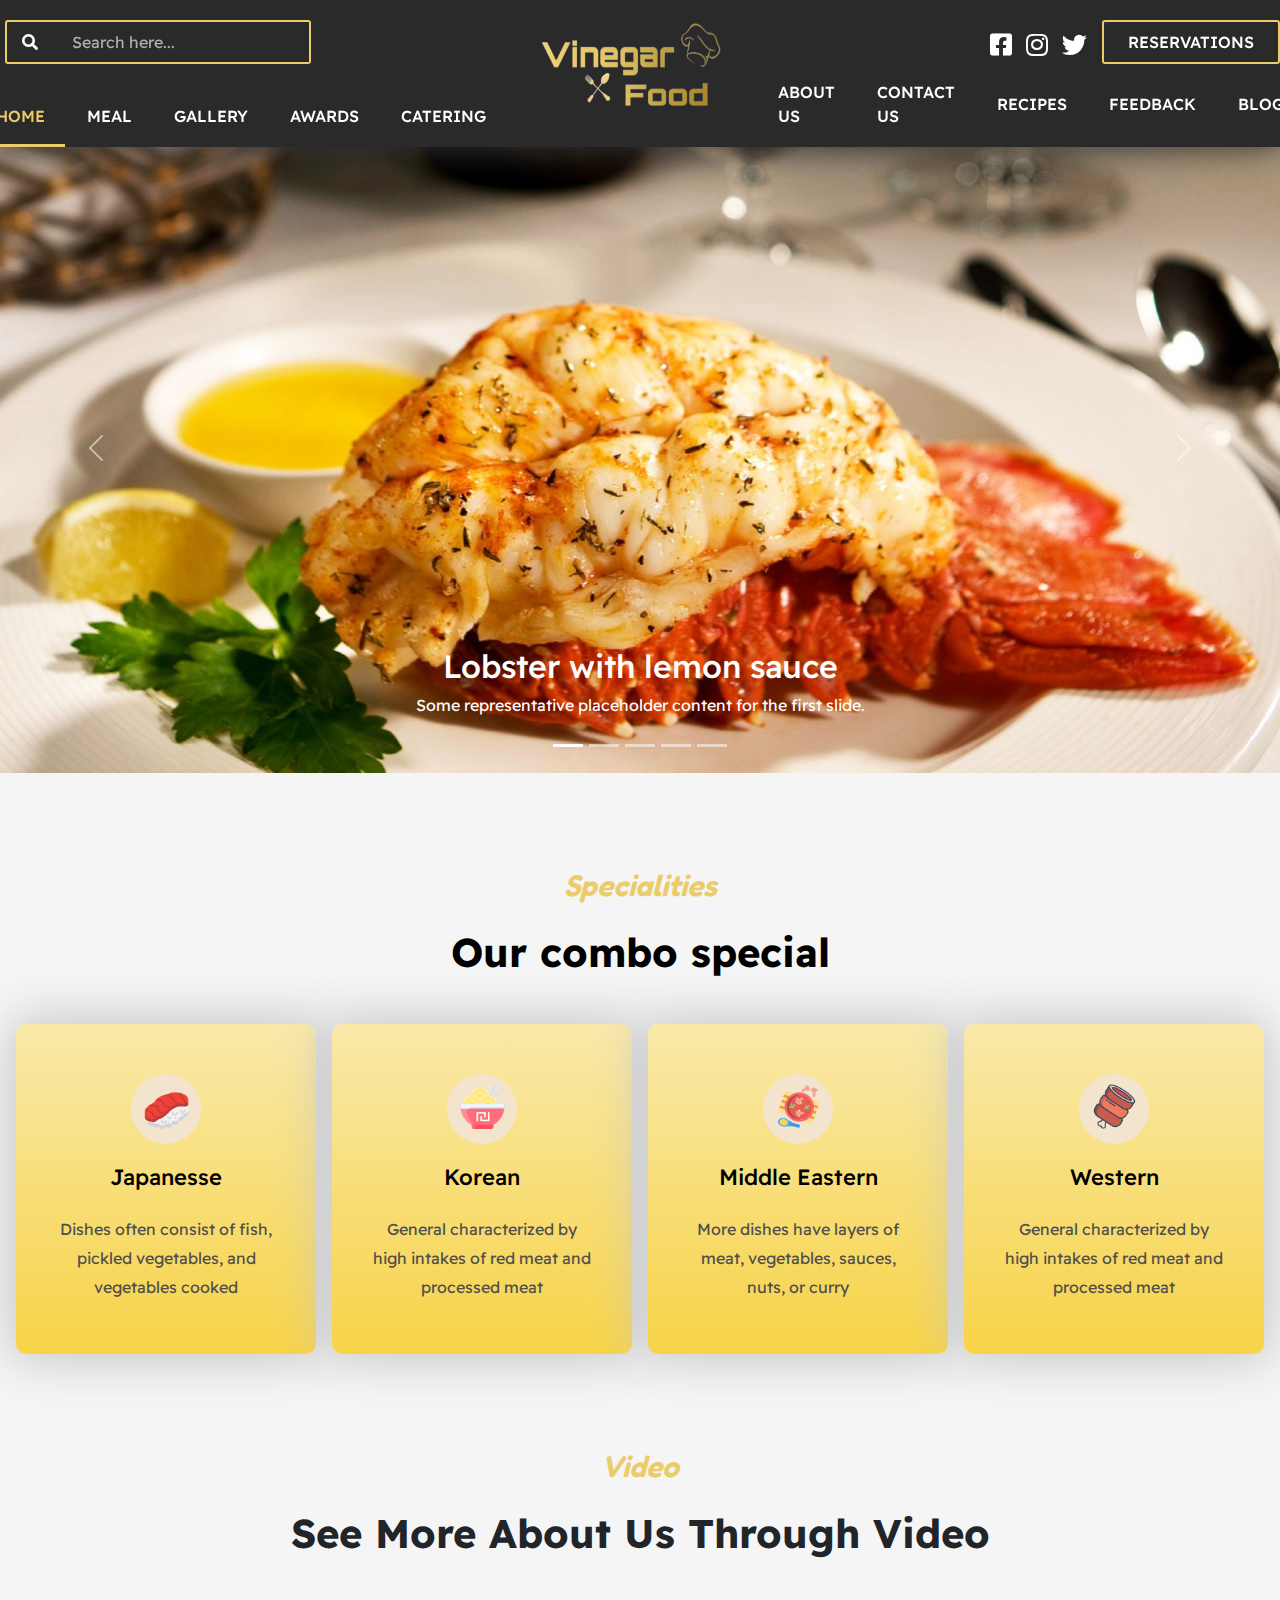
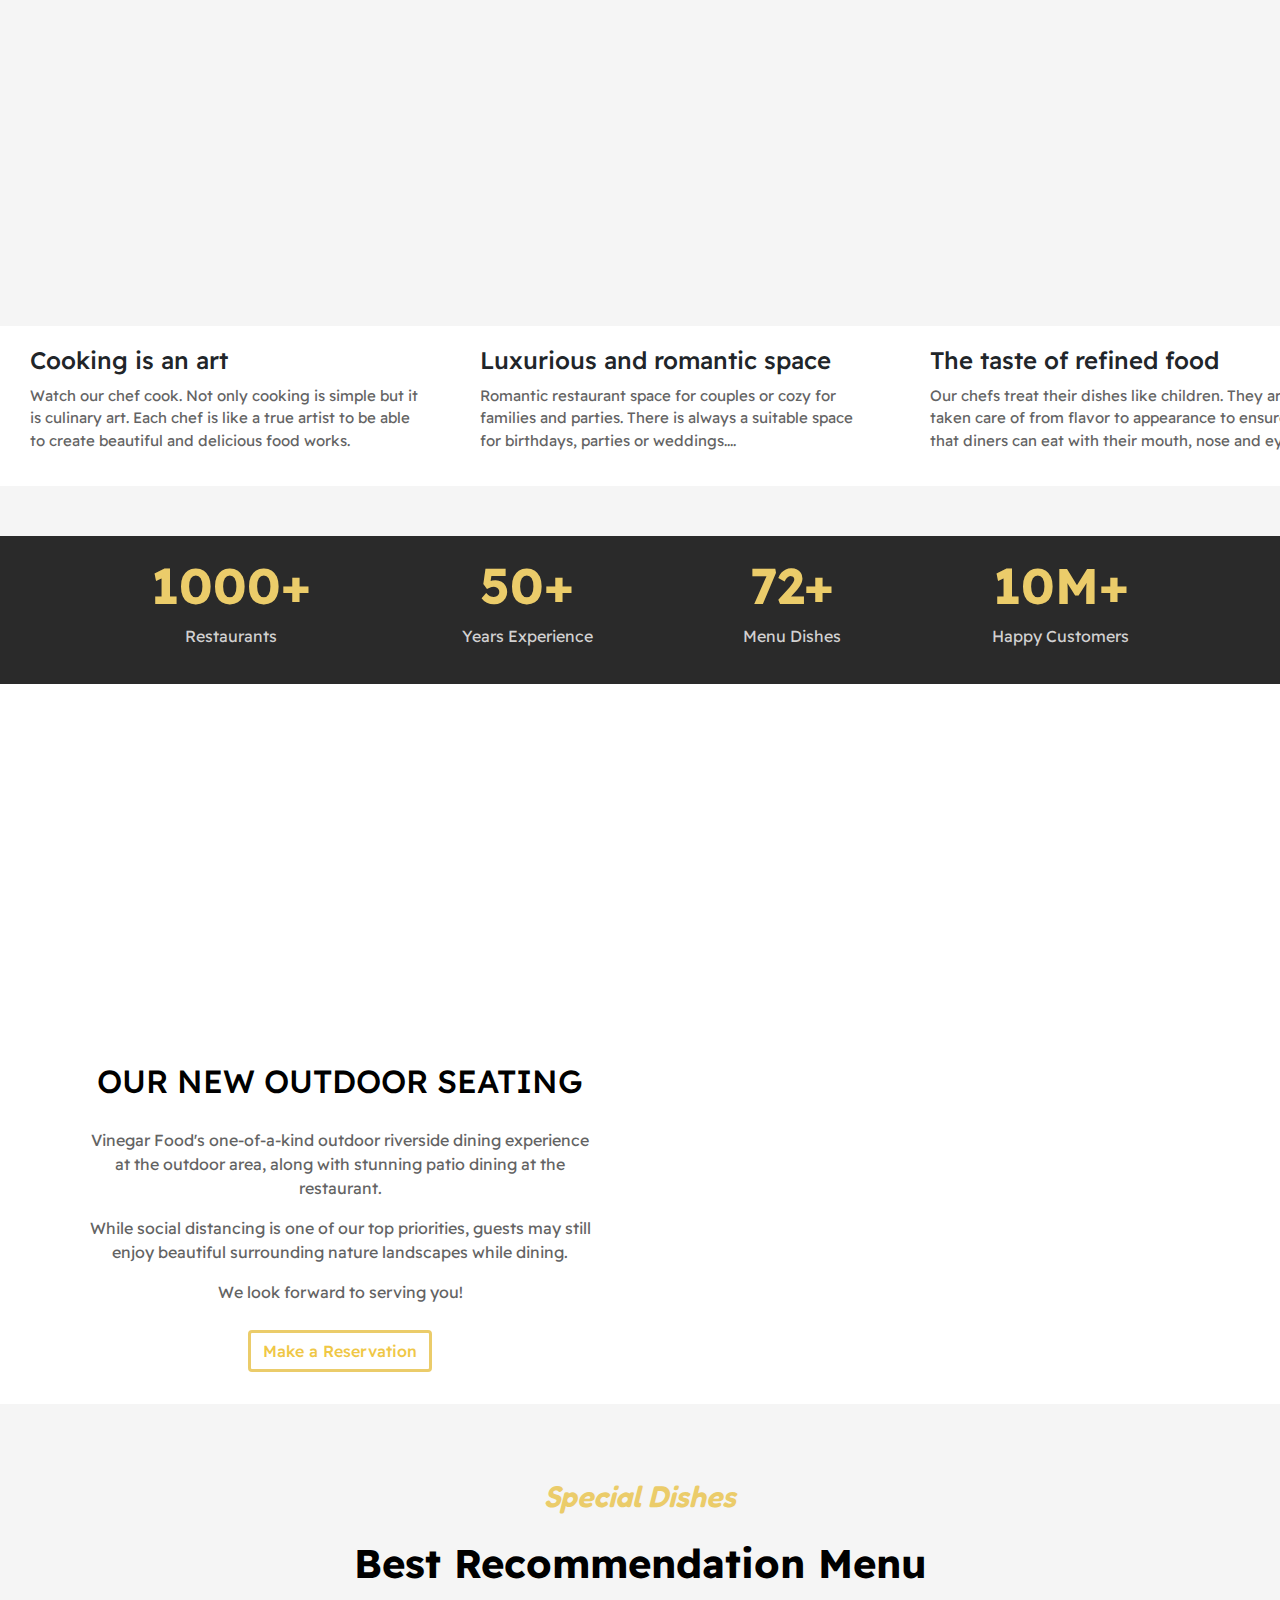
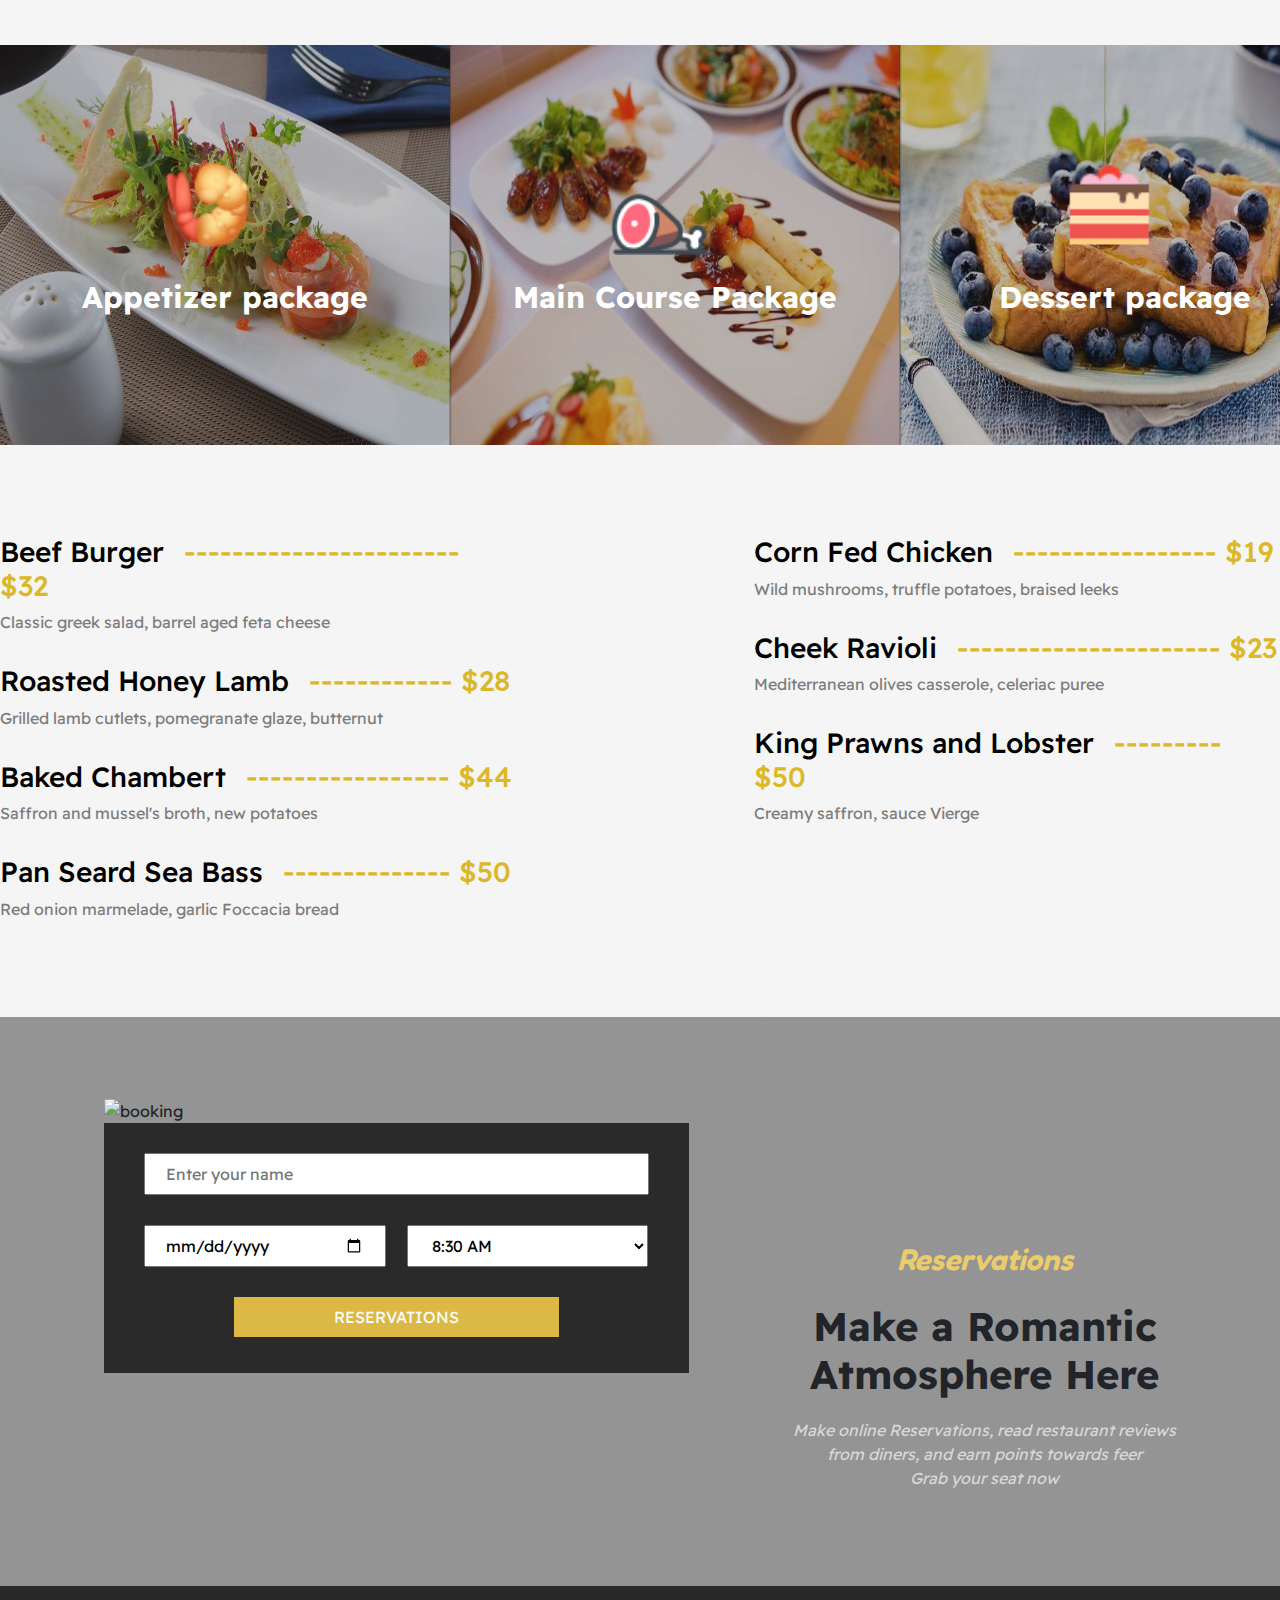
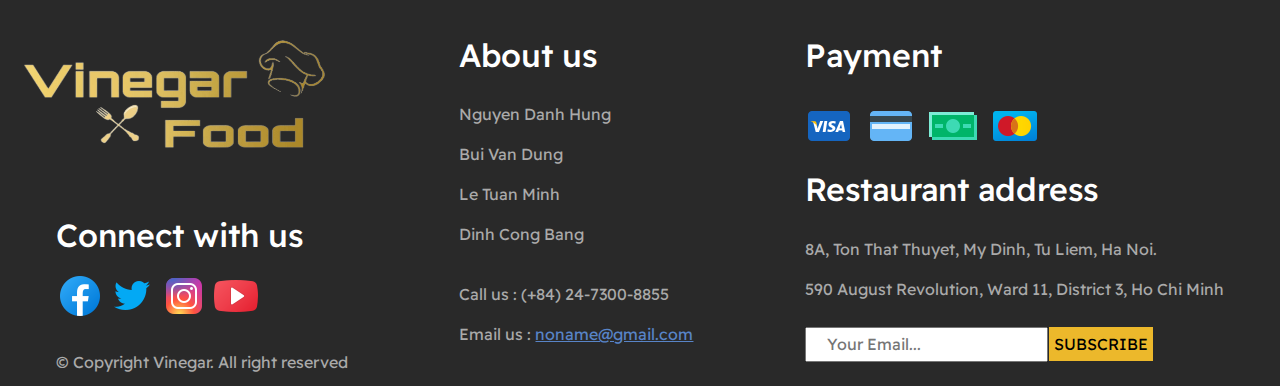
==== commit 21523901: "Vinegar Food" ====
--- a/index.html
+++ b/index.html
@@ -343,8 +343,36 @@
                 <label for="date-booking-index">
                     <input type="date" id="date-booking-index" required>
                 </label>
-                <label for="time-booking-index">
-                    <input type="time" id="time-booking-index" required>
+                <label for="book-time">
+                    <select name="time" id="book-time">
+                        <option value="">8:30 AM</option>
+                        <option value="">9:00 AM</option>
+                        <option value="">9:00 AM</option>
+                        <option value="">10:00 AM</option>
+                        <option value="">10:30 AM</option>
+                        <option value="">11:00 AM</option>
+                        <option value="">11:30 AM</option>
+                        <option value="">12:00 PM</option>
+                        <option value="">12:30 PM</option>
+                        <option value="">1:00 PM</option>
+                        <option value="">1:30 PM</option>
+                        <option value="">2:00 PM</option>
+                        <option value="">2:30 PM</option>
+                        <option value="">3:00 PM</option>
+                        <option value="">3:30 PM</option>
+                        <option value="">4:00 PM</option>
+                        <option value="">4:30 PM</option>
+                        <option value="">5:00 PM</option>
+                        <option value="">5:30 PM</option>
+                        <option value="">6:00 PM</option>
+                        <option value="">6:30 PM</option>
+                        <option value="">7:00 PM</option>
+                        <option value="">7:30 PM</option>
+                        <option value="">8:00 PM</option>
+                        <option value="">8:30 PM</option>
+                        <option value="">9:00 PM</option>
+                        <option value="">9:30 PM</option>
+                    </select>
                 </label>
             </div>
             <div id="button-booking-index">
--- a/css/style.css
+++ b/css/style.css
@@ -318,14 +318,10 @@
     ,url("../img/back-booking-index.jpg");
     background-size: cover;
 }
-#booking-form {
-    border: #aaaaaa solid 2px;
-}
 #booking-form img {
     width: 585px;
     height: 230px;
     object-fit: cover;
-    border: 2px solid #eeecec;
     border-bottom: transparent;
 }
 #booking-form form {
@@ -335,7 +331,6 @@
     background-color: #2a2a2a;
     display: flex;
     flex-direction: column;
-    border: 2px solid #eeecec;
 }
 #booking-form form div {
     padding-top: 30px;
@@ -343,7 +338,6 @@
 .booking-index-box input {
     padding: 7px 20px;
     outline: none;
-    border: #636363 solid 2px;
 }
 .booking-index-name label {
     display: flex;
@@ -388,6 +382,12 @@
 }
 #booking-title p {
     color: #dad7d7;
+}
+#book-time {
+    width: 241.6px;
+    padding: 9.2px 20px;
+    margin-left: 10px;
+    outline: none;
 }
 /* Booking End  */
 
@@ -671,7 +671,7 @@
 .comment-box button {
     padding: 12px 35px;
     color: white;
-    background-color: #ecae54;
+    background-color: #ebcc6a;
     outline: none;
     border: none;
 }
@@ -1001,8 +1001,10 @@
     width: 100%;
     height: 500px;
     position: relative;
+}
+.about-title-img {
     background-image: linear-gradient(0deg,rgba(42,42,42,0.5),rgba(42,42,42,0.5))
-                ,url("../img/about-us-back-tiltle.jpg");
+    ,url("../img/about-us-back-tiltle.jpg");
     background-size: cover;
     background-position: center;
 }
@@ -1467,4 +1469,600 @@
     outline: none;
     border: none;
 }
-/*Reservation End*/+/*Reservation End*/
+
+/* Feedback Begin  */
+
+.rate{
+    background-image: url(../img/backgound-feedback.jpg);
+    background-size: cover;
+    border-bottom: 3px solid rgb(66, 41, 41);
+    margin-top: 123px;
+}
+
+.rate-1{
+    height: 250px;
+    display: inline-flex;
+    margin-top: 20px;
+    text-align: center;
+}
+
+.rate-1 > img{
+    margin: 20px 300px 20px 100px;
+}
+
+.rate-1 > h1{
+    font-size: 3cm;
+    color: #f8c727;
+}
+
+.column-rate1{
+    height: 200px;
+    width: 900px;
+}
+
+.rate-2{
+    height: 350px;
+    display: inline-flex;
+
+}
+
+.rate-2 > p{
+
+    font-size: 4cm;
+
+}
+
+.rate-column{
+    margin-left: 150px;
+    text-align: center;
+}
+
+.rate-table{
+    margin-top: 30px;
+    font-size: 1cm;
+    height: 200px;
+    width: 500px;
+}
+
+.column-rate2{
+    font-size: 1.2cm;
+}
+
+.rating{
+    margin: 50px 100px;
+    position: relative;
+    left: -250px;
+}
+
+div.stars {
+    display: inline-block;
+    margin-left: 30px;
+  }
+   
+  input.star { display: none; }
+   
+  label.star {
+    float: right;
+    padding: 10px;
+    font-size: 36px;
+    color: #ebcc6a;
+    transition: all .2s;
+  }
+   
+  input.star:checked ~ label.star:before {
+    content: '\f005';
+    color: #FD4;
+    transition: all .25s;
+  }
+   
+  input.star-5:checked ~ label.star:before {
+    color: #FE7;
+    text-shadow: 0 0 20px #952;
+  }
+   
+  input.star-1:checked ~ label.star:before { color: #F62; }
+   
+  label.star:hover { transform: rotate(-15deg) scale(1.3); }
+   
+  label.star:before {
+    content: '\f006';
+    font-family: FontAwesome;
+  }
+
+.rating-rowh{
+
+  }
+
+.rating-row1{
+      font-size: 40px;
+      color: #ebcc6a;
+      text-transform: uppercase;
+    padding-left: 400px;
+    padding-top: 20px;
+  }
+
+.vote{
+      margin-left: 100px;
+  }
+
+.sm{
+    padding: 10px 20px;
+    border: none;
+    color: white;
+    text-transform: uppercase;
+    outline: none;
+    background-color: #ebcc6a;
+}
+
+.account{
+    width: 60%;
+    height: 100px;
+    background-color: #543434;
+    position: relative;
+    color: white;
+}
+.account h2 {
+    font-size: 15px;
+    padding-top: 30px;
+}
+.account p {
+    font-size: 20px;
+}
+.account h2 , .account p {
+    margin-left: 220px;
+}
+.account img {
+    width: 60px;
+    height: 60px;
+    object-fit: cover;
+    z-index: 6;
+    position: absolute;
+    top: 20px;
+    left: 120px;
+    border: 2px solid #000;
+    background-color: white;
+}
+.commenttext {
+    padding: 30px 0;
+}
+.commenttext p {
+    width: 700px;
+    margin-left: 150px;
+    font-weight: 200;
+}
+#comment-box {
+    margin: 0 120px;
+}
+.comment{
+    margin-top: 50px;
+    display: inline-flex;
+}
+.show-more-comment {
+    margin-top: 50px;
+}
+.show-more-comment a {
+    font-weight: 500;
+    text-transform: uppercase;
+    text-align: center;
+    color: #636363;
+    text-decoration: none;
+}
+.show-more-comment a:hover {
+    color: #2c3034;
+    text-decoration: underline;
+}
+
+.comment-more{
+    width: 100%;
+    margin: 20px 500px 20px 600px;
+}
+
+.comment-input-rate input , .comment-form-rate textarea {
+    outline: none;
+    border-radius: 5px;
+    border: 1px solid #aaaaaa;
+}
+.comment-input-rate input {
+    width: 300px;
+    height: 46px;
+    padding-left: 20px;
+    margin-bottom: 30px;
+}
+.comment-form-rate textarea {
+    padding-left: 20px;
+    padding-top: 10px;
+}
+
+.re-comment{
+    margin: 30px 0px 30px 400px;
+    color: white;
+    outline: none;
+    border: none;
+}
+
+.add-1{
+    display: inline;
+    height: 50px;
+    margin-left: 20px;
+    margin-top: 15px;
+    
+}
+
+.column-rep {
+    display: flex;
+    align-items: center;
+}
+.add button {
+    background-color: white;
+    border: none;
+    outline: none;
+    font-size: 30px;
+}
+/* Feedback End  */
+
+/* Catering Begin */
+#Catering-Begin {
+    margin-top: 123px;
+    background-image: linear-gradient(0deg,rgba(42,42,42,0.5),rgba(42,42,42,0.5))
+    ,url("../img/back-catering-top.jpg");
+    background-size: cover;
+    background-position: center;
+}
+.slogan-catering{
+    height: 300px;
+    margin-top: 123px;
+    text-align: center;
+    background-image: linear-gradient(0,rgba(0,0,0,0.8),rgba(0,0,0,0.9)),url(../img/slogancatering.jpg);
+    background-size: cover;
+    color: white;
+}
+
+.slogan-catering > h1{
+    height: 200px;
+    font-size: 2cm;
+    padding-top: 50px;
+}
+
+.slogan-catering > p{
+    font-size: 50px;
+}
+
+.head-review{
+    height: 100px;
+    text-align: center;
+    margin-top: 50px;
+}
+
+.body-review{
+    display: inline-flex;
+}
+.column-body-left{
+    height: 1000px;
+    width: 600px;
+    
+    border-right: 3px double #000;
+}
+
+.list{
+    height: 500px;
+    width: 350px;
+    float: left;
+    padding: 20px 10px 20px 30px;
+    margin: 0px 100px 30px 100px;
+    border: 3px solid #ebebeb;
+    overflow: auto;
+}
+
+.search-list{
+    margin: 0px 100px 30px 100px;
+    width: 350px;
+    text-align: center;
+}
+
+.img-list{
+    margin: 70px 100px 30px 100px;    
+}
+
+
+.body-review{
+    height: 1000px;
+    border-bottom: 1px solid #000;
+    
+    margin-bottom: 30px;
+}
+
+
+
+.hotline{
+    height: 300px;
+    width: 450px;
+    text-align: center;
+    font-size: 0.6cm;
+    float: left;
+}
+
+.hotline > h3{
+    font-size: 2cm;
+}
+
+.hotline > p{
+    margin-top: 20px;
+}
+
+.sale{
+    height: 300px;
+    width: 450px;
+    text-align: center;
+    font-size: 0.6cm;
+    float: right;
+}
+
+.sale > h3{
+    font-size: 2cm;
+}
+
+.sale > p{
+    margin-top: 20px;
+}
+
+.contact-ratering{
+    height: 420px;
+    display: inline-flex;
+    margin: 30px 0px 30px 0px;
+}
+
+.sale > button{
+    padding: 10px 24px;
+    background-color: #ebcc6a;
+    outline: none;
+    border: none;
+    text-transform: uppercase;
+    margin-top: 30px;
+}
+
+.sale button a {
+    text-decoration: none;
+    color: white;
+}
+
+.cate{
+    margin: 30px 20px 10px 30px;
+    display: inline-flex;
+    
+}
+
+.cate button{
+    height: 45px;
+    padding: 10px 24px;
+    background-color: #ebcc6a;
+    outline: none;
+    border: none;
+    text-transform: uppercase;
+    margin-top:100px;
+    margin-left: 140px;
+}
+
+.cate button a {
+    text-decoration: none;
+    color: white;
+}
+
+.column-body-right{
+    overflow: auto;
+}
+
+.cate p{
+    font-size: 0.8cm;
+    margin-left: 20px;
+}
+/* Catering End */
+
+/*awards begin*/
+#award-google {
+    margin-top: 213px;
+}
+#award-google-title {
+    text-align: center;
+}
+#award-google-title h2 {
+    color: #ebcc6a;
+    font-weight: 400;
+    font-size: 32px;
+}
+#award-google-title p {
+    font-size: 24px;
+}
+
+#award-google-button button {
+    padding: 10px 20px;
+    background-color: white;
+    outline: none;
+    color: #ebcc6a;
+    border: 3px #ebcc6a solid;
+    border-radius: 3px;
+    font-weight: bold;
+    transition: all 325ms ease;
+}
+#award-google-button button:hover {
+    background-color: #ebcc6a;
+    color: white;
+}
+#award-google-img {
+    display: flex;
+    justify-content: center;
+    align-items: center;
+    margin-top: 50px;
+}
+#award-google-img img {
+    margin: 0 50px;
+}
+#awards {
+    margin: 100px 100px;
+}
+
+.award-h2 {
+    margin-top: 100px;
+}
+
+.nhanxet {
+    margin-top: 150px;
+    display: flex;
+    justify-content: center;
+}
+
+.img {
+    position: relative;
+    width: 540px;
+    height: 600px;
+}
+
+.img .img-item1 {
+    width: 320px;
+    height: 500px;
+    object-fit: cover;
+}
+
+.img .img-item2 {
+    height: 300px;
+    position: absolute;
+    bottom: -50px;
+    left: 150px;
+}
+
+.vanban {
+    text-align: right;
+    margin-right: 80px;
+}
+
+.nhanxet p {
+    width: 500px;
+}
+
+.nhanxet2 {
+    margin-top: 150px;
+    display: flex;
+    justify-content: center;
+}
+
+.img .img-item3 {
+    width: 350px;
+    height: 500px;
+    margin-left: 100px;
+    object-fit: cover;
+}
+
+.img .img-item4 {
+    height: 300px;
+    position: absolute;
+    bottom: -10px;
+    right: 250px;
+}
+
+.nhanxet2 .vanban {
+    text-align: left;
+
+}
+
+.nhanxet2 p {
+    width: 500px;
+}
+
+.img .img-item5 {
+    width: 320px;
+    height: 500px;
+    object-fit: cover;
+}
+
+.img .img-item6 {
+    height: 300px;
+    position: absolute;
+    bottom: -50px;
+    left: 150px;
+}
+/*awards end*/
+
+/*recipe begin*/
+
+.Tong {
+    margin: 173px 100px 100px 150px;
+}
+.Recipes {
+    padding-bottom: 10px;
+    width: 100%;
+}
+
+.phandau {
+    display: flex;
+    justify-content: center;
+
+}
+
+.chuviet {
+    width: 100%;
+    height: 468px;
+    text-align: left;
+    background: #eee;
+    padding-left: 30px;
+    flex-wrap: wrap;
+}
+
+.chuviet ul p:hover {
+    color: black;
+    text-decoration: underline;
+}
+
+.vanban-chude {
+    width: 100%;
+}
+
+.cauket {
+    padding-top: 100px;
+}
+
+.noidung {
+    display: flex;
+    justify-content: space-between;
+}
+
+.noidung-item {
+    width: 296px;
+    height: 280px;
+    text-align: left;
+    background: #eee;
+    margin-top: 20px;
+}
+.title-award-child {
+    padding-top: 50px;
+}
+.noidung-item img {
+    width: 296px;
+    object-fit: cover;
+}
+
+.noidung-text {
+    margin: 10px 10px;
+}
+
+.noidung  h6:hover {
+    color: black;
+    text-decoration: underline;
+}
+
+.noidung h6 {
+    font-size: 18px;
+}
+.text {
+    left: 350px;
+    font-size: 25px;
+    width: 100%;
+}
+
+.chucai {
+    font-size: 13px;
+}
+
+.noidung .chucai2 {
+    margin-top: 45px;
+    font-size: 13px;
+}
